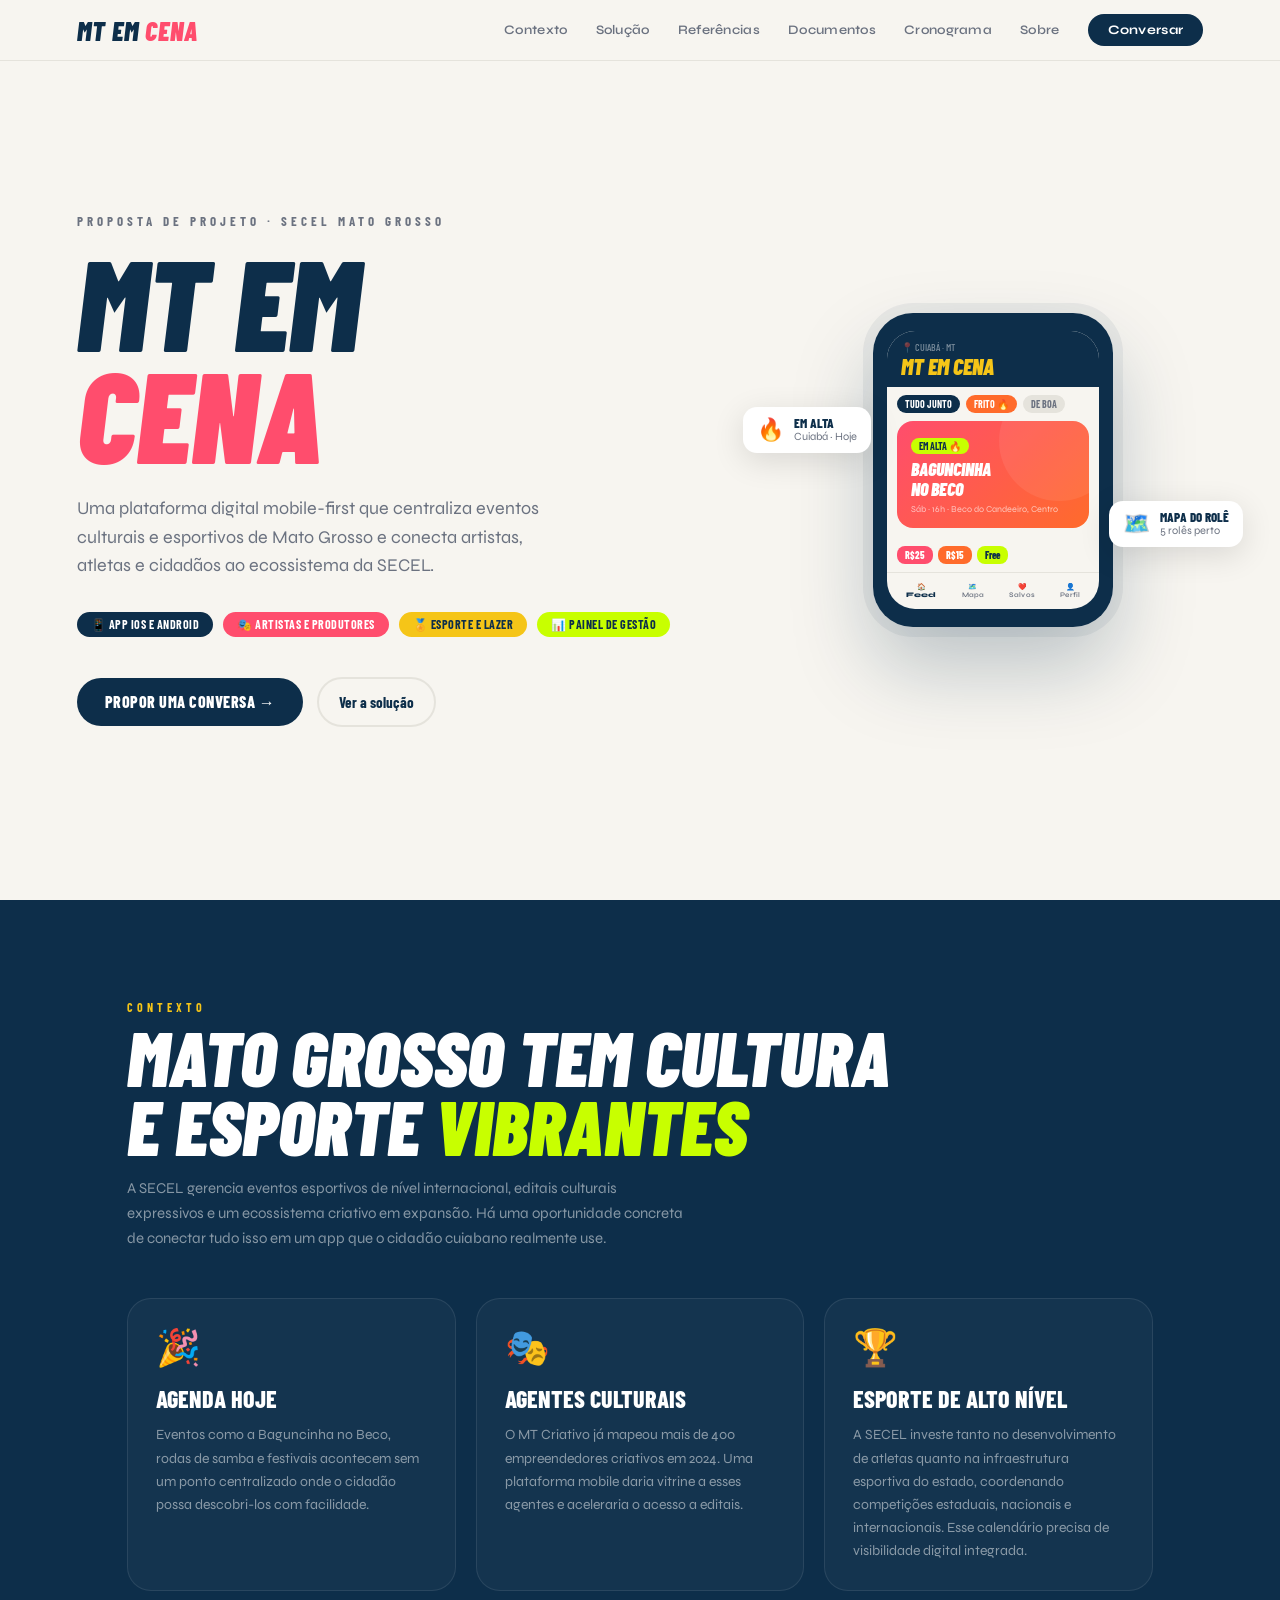
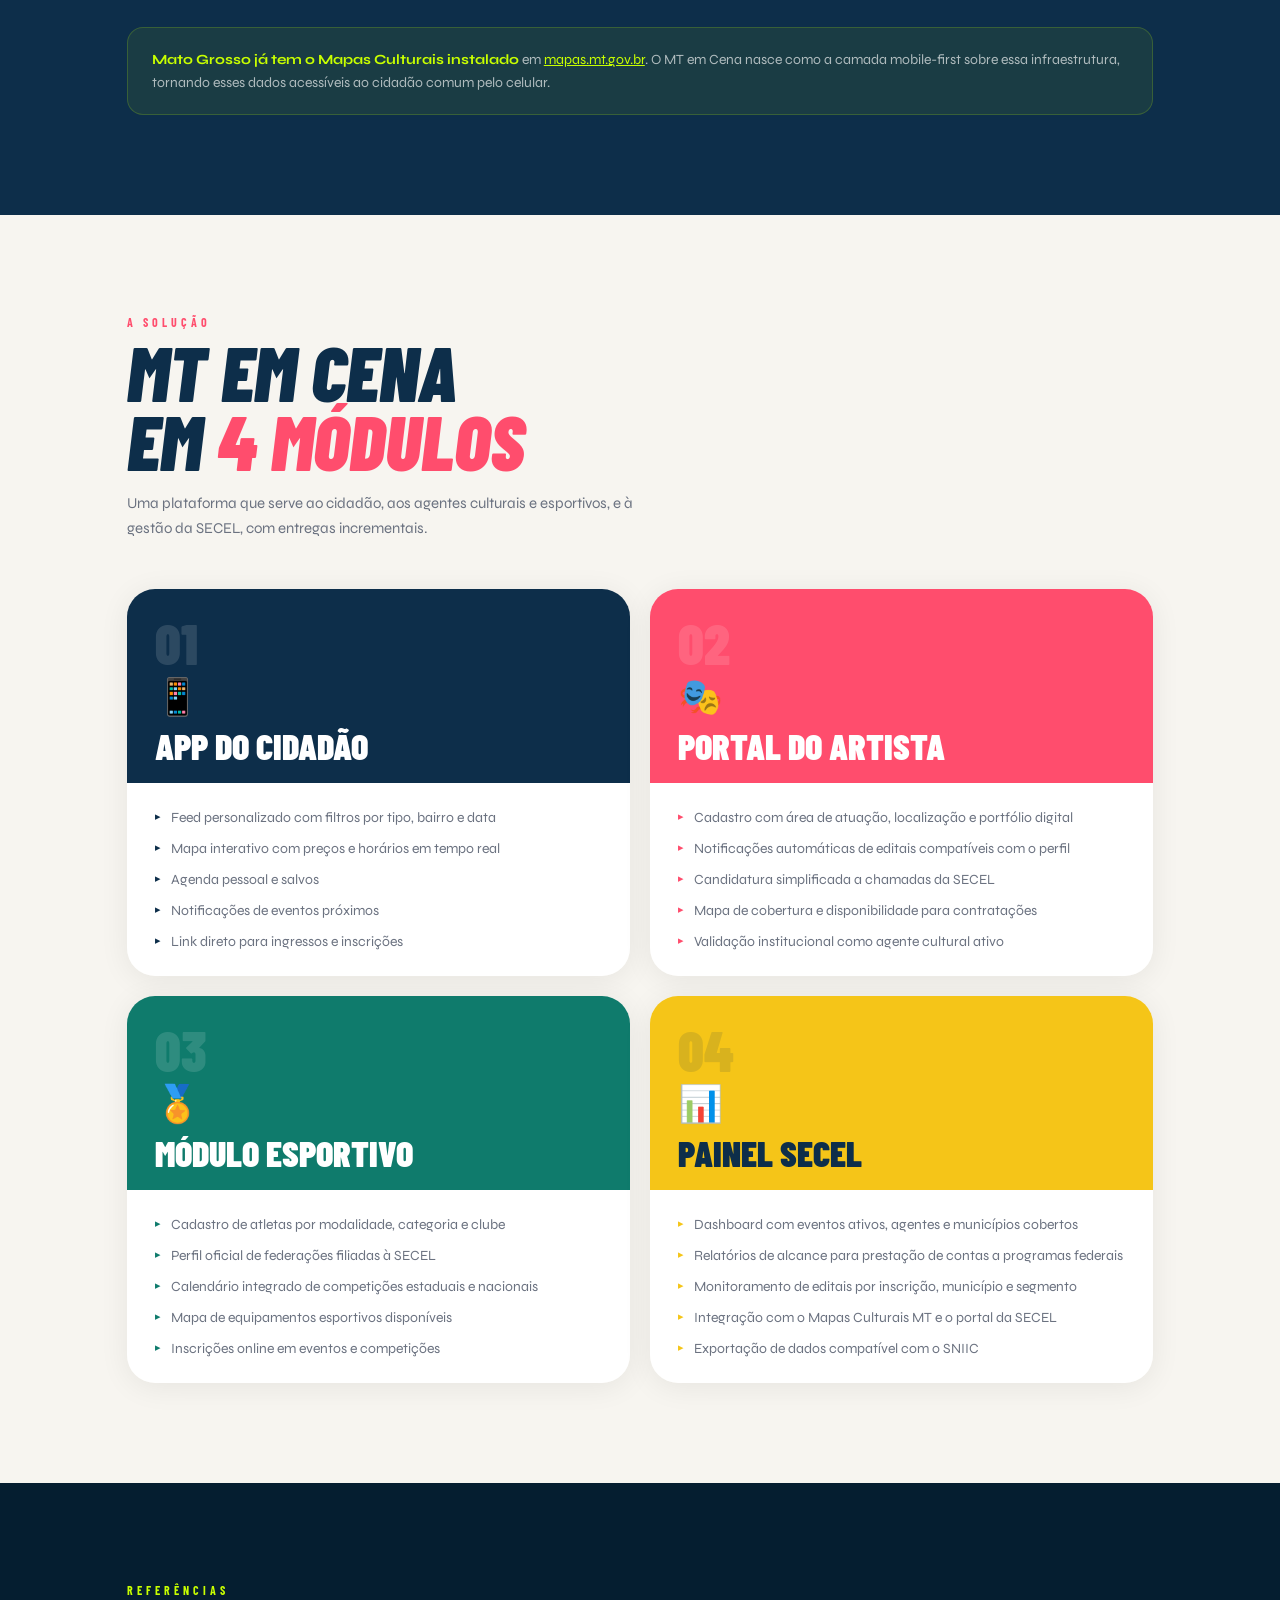
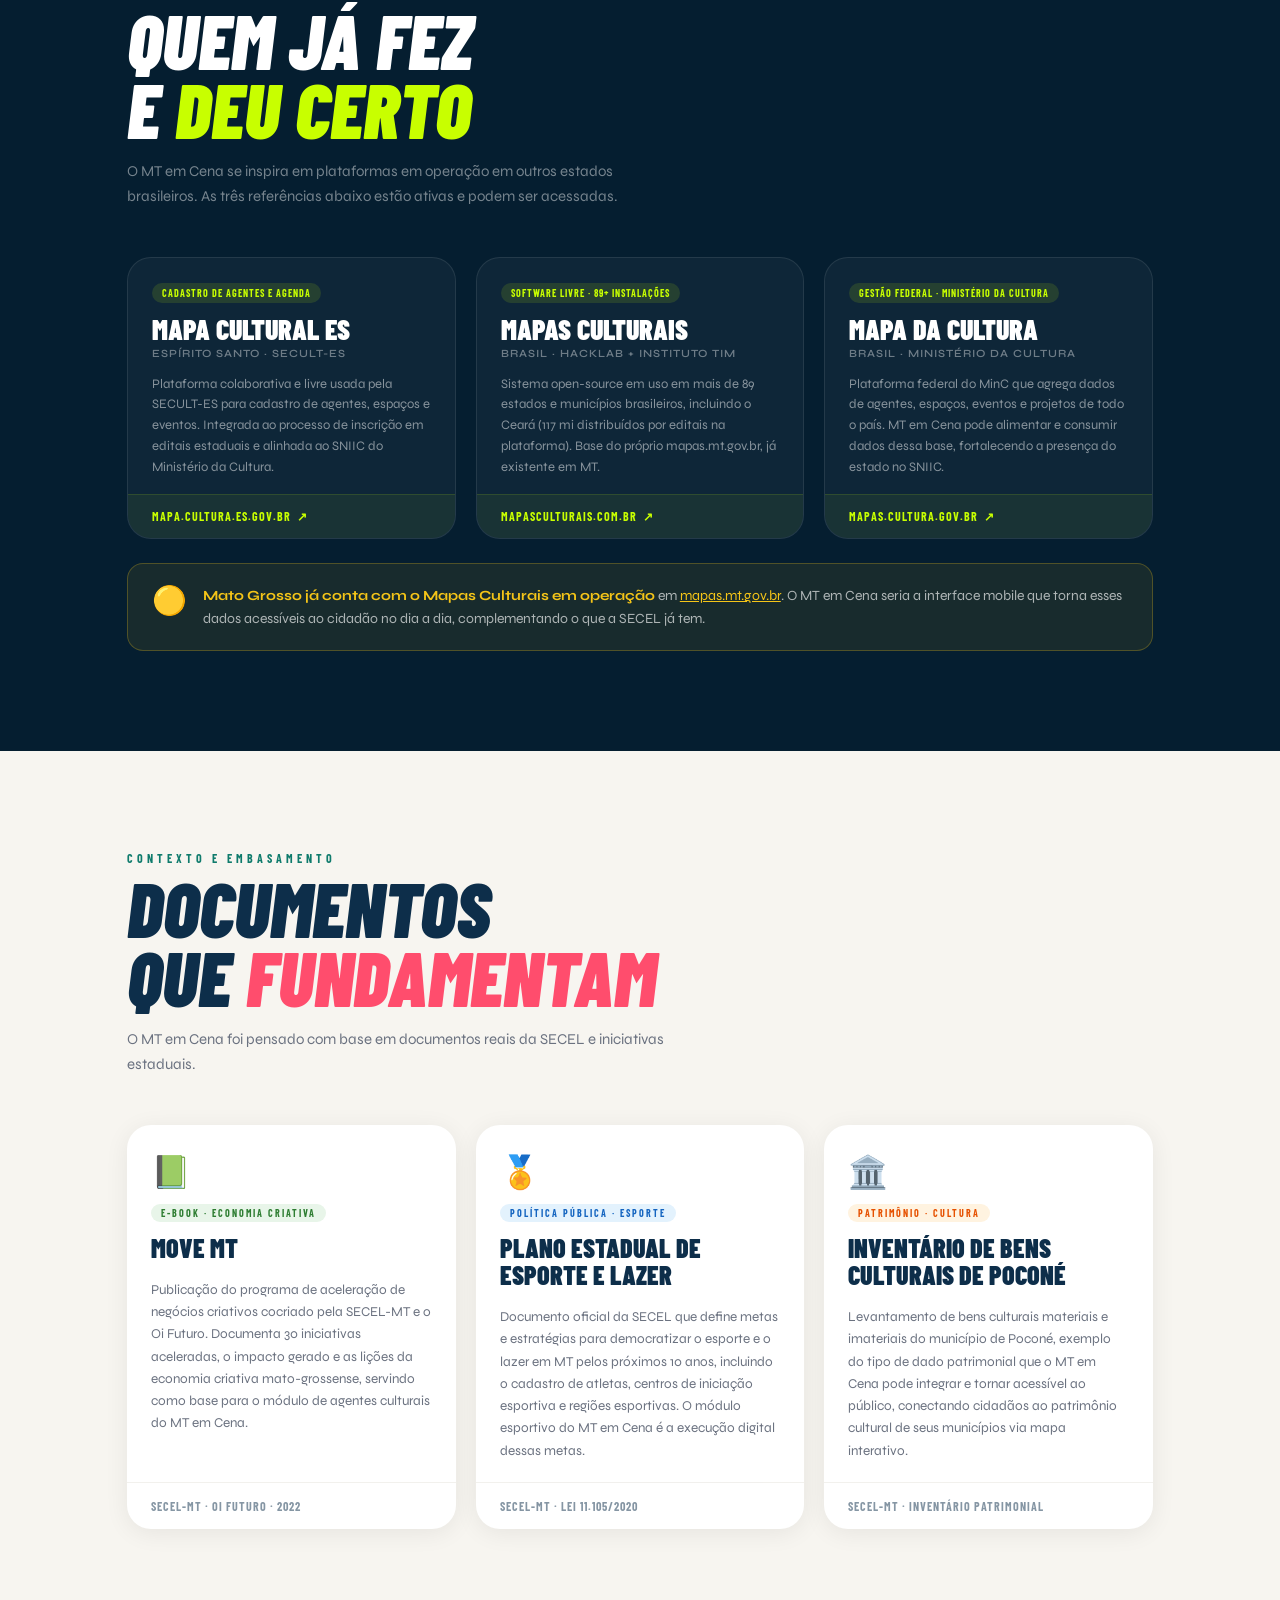
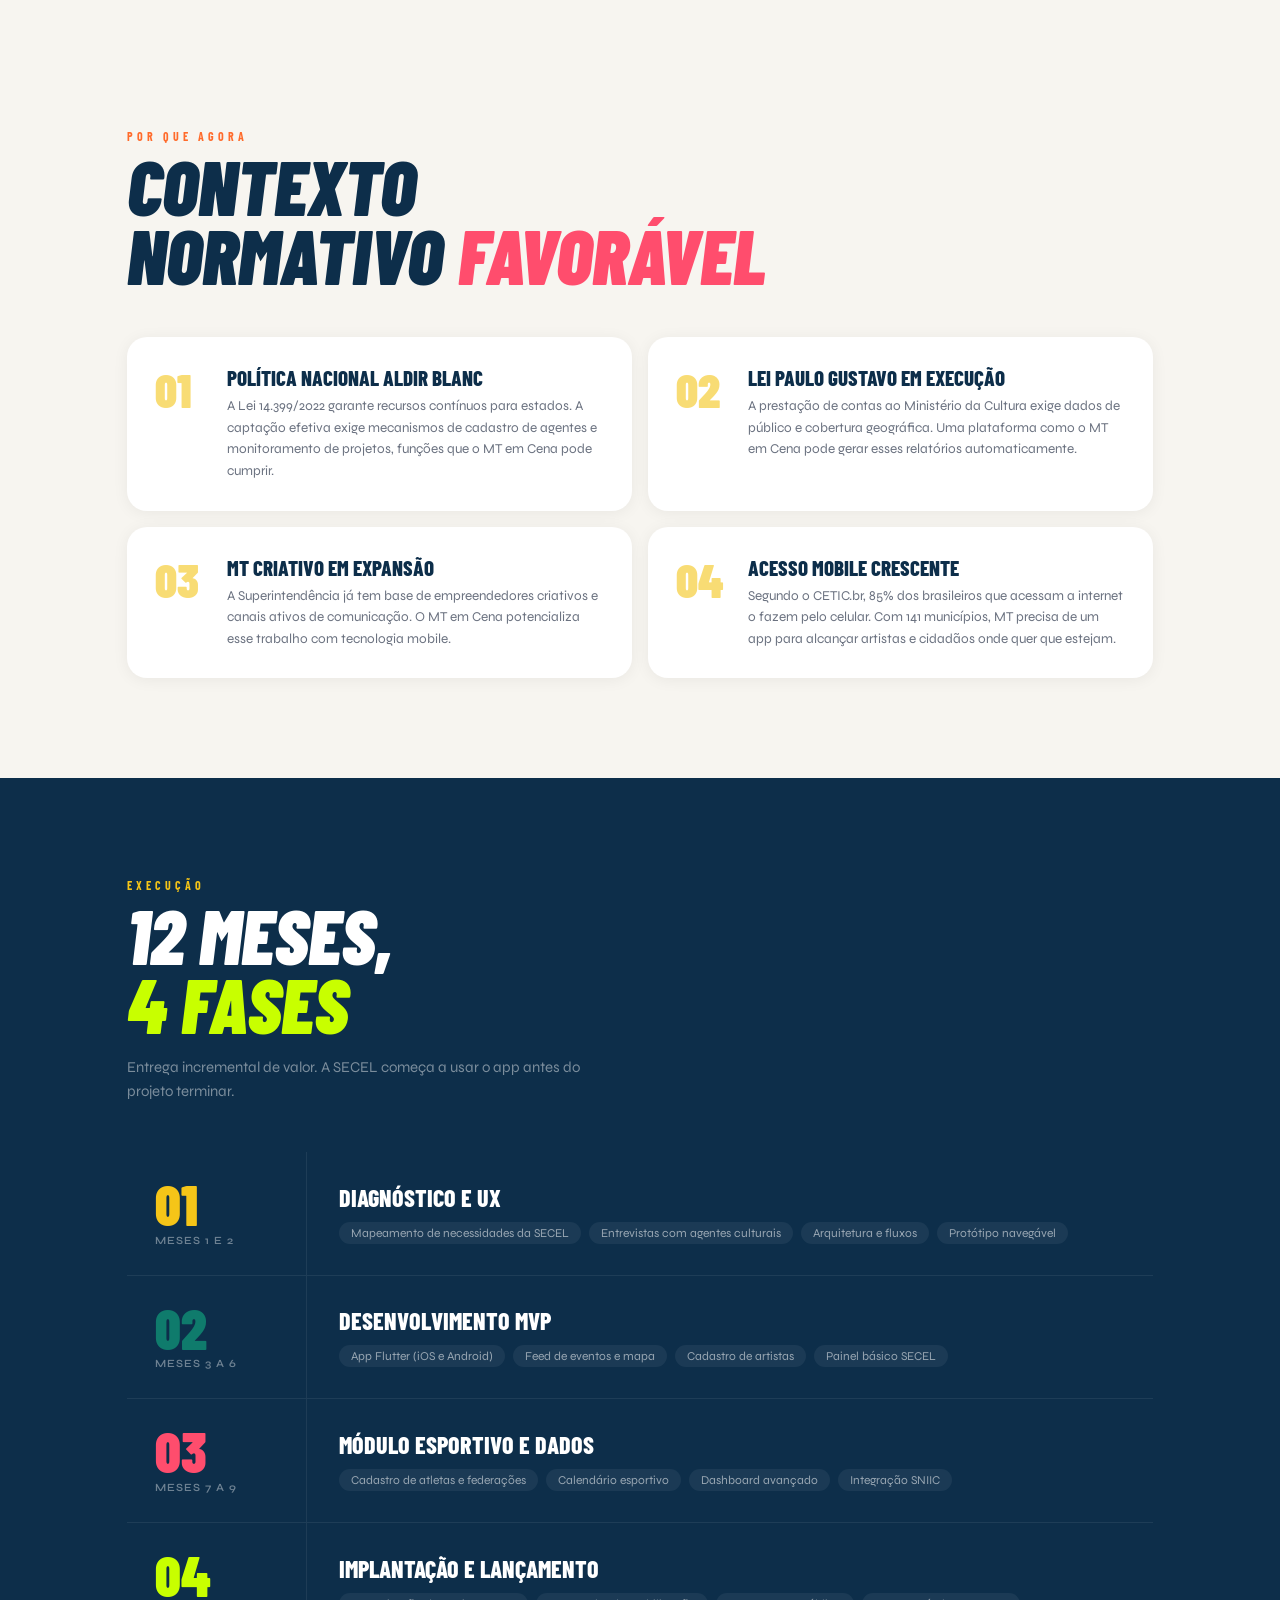
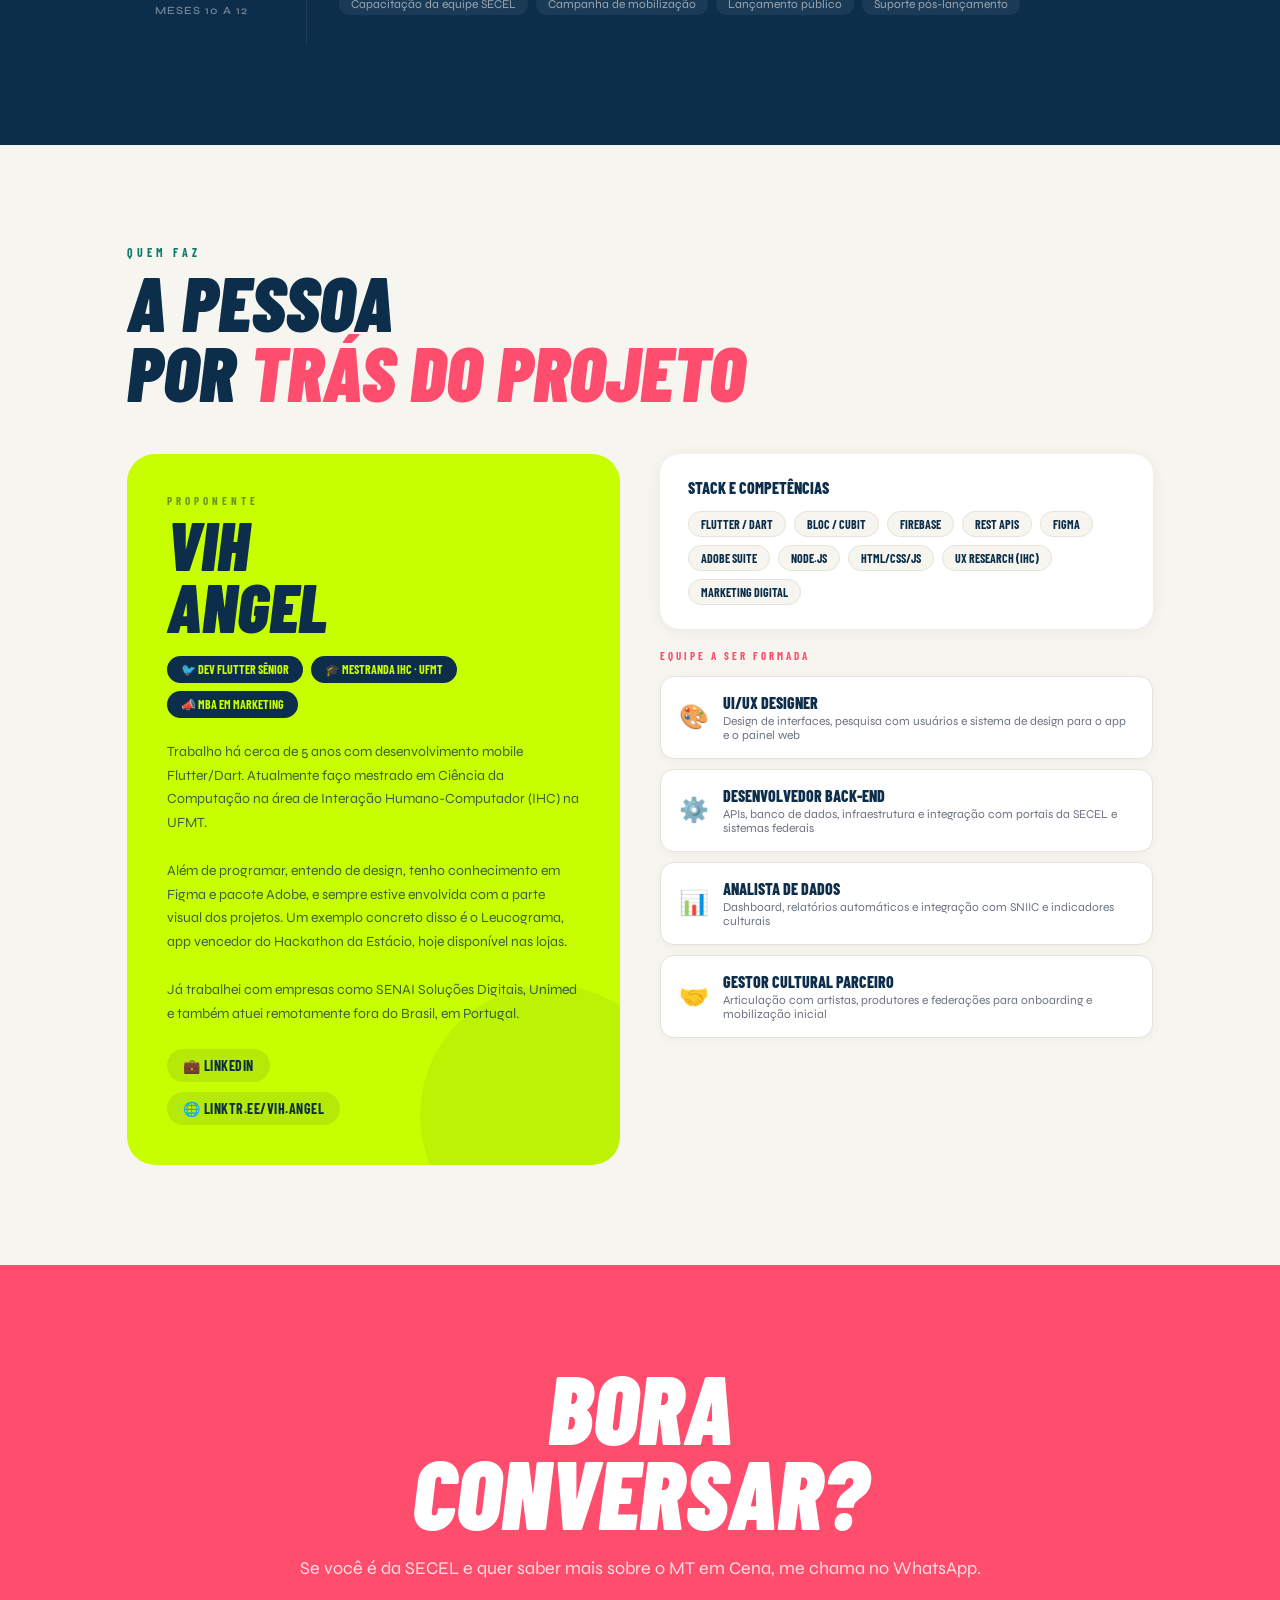
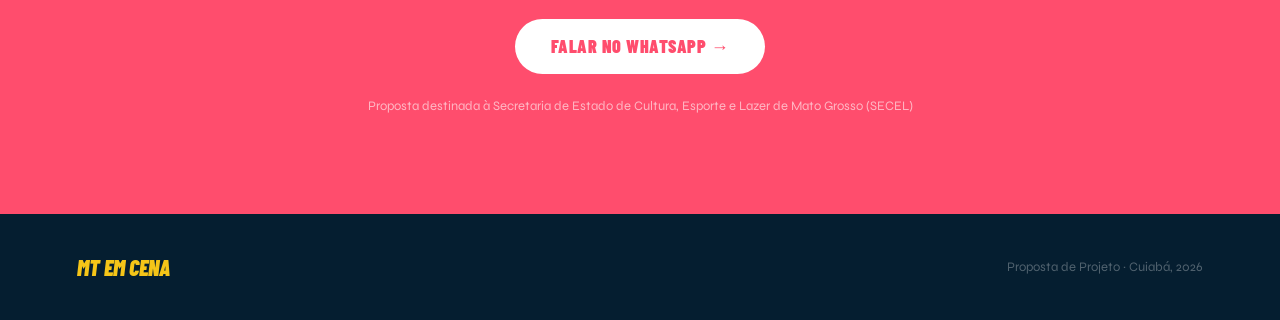
==== index.html @ f348f7c5 "feat: landing page MT em Cena - proposta de projeto SECEL" ====
<!DOCTYPE html>
<html lang="pt-BR">

<head>
    <meta charset="UTF-8">
    <meta name="viewport" content="width=device-width, initial-scale=1.0">
    <title>MT em Cena · Proposta de Projeto</title>
    <link rel="preconnect" href="https://fonts.googleapis.com">
    <link
        href="https://fonts.googleapis.com/css2?family=Barlow+Condensed:ital,wght@0,400;0,600;0,700;0,800;0,900;1,700;1,800;1,900&family=Syne:wght@400;500;600;700;800&display=swap"
        rel="stylesheet">
    <style>
        *,
        *::before,
        *::after {
            box-sizing: border-box;
            margin: 0;
            padding: 0;
        }

        :root {
            --cream: #F7F5F0;
            --navy: #0D2E4A;
            --gold: #F5C518;
            --pink: #FF4D6D;
            --neon: #C8FF00;
            --orange: #FF6B2B;
            --teal: #0F7B6C;
            --white: #FFFFFF;
            --gray: #6B7280;
            --lgray: #E5E3DC;
            --dkblue: #051E30;
        }

        html {
            scroll-behavior: smooth;
        }

        body {
            font-family: 'Syne', sans-serif;
            background: var(--cream);
            color: var(--navy);
            overflow-x: hidden;
        }

        .barlow {
            font-family: 'Barlow Condensed', sans-serif;
        }

        .tag {
            display: inline-flex;
            align-items: center;
            gap: 5px;
            padding: 5px 14px;
            border-radius: 40px;
            font-family: 'Barlow Condensed', sans-serif;
            font-weight: 700;
            font-size: 12px;
            letter-spacing: 0.5px;
            text-transform: uppercase;
        }

        .tag-gold {
            background: var(--gold);
            color: var(--navy);
        }

        .tag-pink {
            background: var(--pink);
            color: var(--white);
        }

        .tag-neon {
            background: var(--neon);
            color: var(--navy);
        }

        .tag-navy {
            background: var(--navy);
            color: var(--white);
        }

        .tag-teal {
            background: var(--teal);
            color: var(--white);
        }

        .tag-orange {
            background: var(--orange);
            color: var(--white);
        }

        .tag-outline {
            background: transparent;
            border: 2px solid var(--cream);
            color: var(--cream);
        }

        nav {
            position: fixed;
            top: 0;
            left: 0;
            right: 0;
            z-index: 999;
            padding: 14px 6vw;
            display: flex;
            align-items: center;
            justify-content: space-between;
            background: rgba(247, 245, 240, 0.92);
            backdrop-filter: blur(14px);
            border-bottom: 1px solid var(--lgray);
            transition: box-shadow 0.3s;
        }

        .nav-logo {
            font-family: 'Barlow Condensed', sans-serif;
            font-weight: 900;
            font-style: italic;
            font-size: 26px;
            color: var(--navy);
            text-transform: uppercase;
            letter-spacing: 1px;
        }

        .nav-logo span {
            color: var(--pink);
        }

        .nav-links {
            display: flex;
            gap: 28px;
            align-items: center;
        }

        .nav-links a {
            font-size: 13px;
            font-weight: 600;
            color: var(--gray);
            text-decoration: none;
            letter-spacing: 0.3px;
            transition: color 0.2s;
        }

        .nav-links a:hover {
            color: var(--navy);
        }

        .nav-cta {
            background: var(--navy);
            color: var(--white) !important;
            padding: 8px 20px;
            border-radius: 30px;
            font-weight: 700 !important;
            transition: background 0.2s !important;
        }

        .nav-cta:hover {
            background: var(--pink) !important;
            color: var(--white) !important;
        }

        section {
            position: relative;
            overflow: hidden;
        }

        .container {
            max-width: 1180px;
            margin: 0 auto;
            padding: 0 6vw;
        }

        #hero {
            min-height: 100vh;
            background: var(--cream);
            display: grid;
            grid-template-columns: 1fr 420px;
            align-items: center;
            padding: 100px 6vw 60px;
            gap: 60px;
        }

        .hero-overline {
            font-family: 'Barlow Condensed', sans-serif;
            font-weight: 700;
            font-size: 13px;
            letter-spacing: 4px;
            color: var(--gray);
            text-transform: uppercase;
            margin-bottom: 16px;
        }

        .hero-title {
            font-family: 'Barlow Condensed', sans-serif;
            font-weight: 900;
            font-style: italic;
            font-size: clamp(72px, 10vw, 130px);
            line-height: 0.88;
            text-transform: uppercase;
            color: var(--navy);
            margin-bottom: 24px;
        }

        .hero-title em {
            color: var(--pink);
            font-style: inherit;
        }

        .hero-sub {
            font-size: clamp(15px, 1.4vw, 18px);
            color: var(--gray);
            line-height: 1.6;
            max-width: 480px;
            margin-bottom: 32px;
        }

        .hero-tags {
            display: flex;
            gap: 10px;
            flex-wrap: wrap;
            margin-bottom: 40px;
        }

        .hero-cta-row {
            display: flex;
            gap: 14px;
            align-items: center;
            flex-wrap: wrap;
        }

        .btn-primary {
            display: inline-flex;
            align-items: center;
            gap: 8px;
            background: var(--navy);
            color: var(--white);
            padding: 14px 28px;
            border-radius: 40px;
            font-family: 'Barlow Condensed', sans-serif;
            font-weight: 800;
            font-size: 16px;
            text-transform: uppercase;
            letter-spacing: 0.5px;
            text-decoration: none;
            transition: background 0.25s, transform 0.25s;
        }

        .btn-primary:hover {
            background: var(--pink);
            transform: translateY(-2px);
        }

        .btn-secondary {
            display: inline-flex;
            align-items: center;
            gap: 8px;
            color: var(--navy);
            padding: 14px 20px;
            border-radius: 40px;
            font-family: 'Barlow Condensed', sans-serif;
            font-weight: 700;
            font-size: 15px;
            text-decoration: none;
            border: 2px solid var(--lgray);
            transition: border-color 0.25s;
        }

        .btn-secondary:hover {
            border-color: var(--navy);
        }

        .hero-phone-wrap {
            display: flex;
            flex-direction: column;
            align-items: center;
            gap: 18px;
            position: relative;
        }

        .phone {
            width: 240px;
            background: var(--navy);
            border-radius: 40px;
            padding: 18px 14px;
            box-shadow: 0 40px 80px rgba(13, 46, 74, 0.25), 0 0 0 10px rgba(13, 46, 74, 0.06);
        }

        .phone-screen {
            background: var(--cream);
            border-radius: 28px;
            overflow: hidden;
        }

        .ph-head {
            background: var(--navy);
            padding: 10px 14px 8px;
            font-family: 'Barlow Condensed', sans-serif;
            font-weight: 900;
            font-style: italic;
            font-size: 22px;
            color: var(--gold);
            text-transform: uppercase;
        }

        .ph-head small {
            display: block;
            font-size: 10px;
            color: rgba(255, 255, 255, 0.45);
            font-style: normal;
            font-weight: 500;
        }

        .ph-chips {
            display: flex;
            gap: 6px;
            padding: 8px 10px;
        }

        .ph-chip {
            font-family: 'Barlow Condensed';
            font-weight: 700;
            font-size: 10px;
            padding: 3px 8px;
            border-radius: 12px;
            text-transform: uppercase;
        }

        .ph-event {
            margin: 0 10px 10px;
            background: linear-gradient(135deg, #FF4D6D, #FF6B2B);
            border-radius: 16px;
            padding: 14px;
            position: relative;
            overflow: hidden;
        }

        .ph-event::before {
            content: '';
            position: absolute;
            width: 120px;
            height: 120px;
            border-radius: 50%;
            background: rgba(255, 255, 255, 0.07);
            top: -40px;
            right: -30px;
        }

        .ph-etag {
            font-family: 'Barlow Condensed';
            font-weight: 700;
            font-size: 10px;
            background: var(--neon);
            color: var(--navy);
            padding: 2px 8px;
            border-radius: 8px;
            display: inline-block;
            margin-bottom: 6px;
            text-transform: uppercase;
        }

        .ph-ename {
            font-family: 'Barlow Condensed';
            font-weight: 900;
            font-style: italic;
            font-size: 18px;
            color: #fff;
            text-transform: uppercase;
            line-height: 1.1;
        }

        .ph-ewhen {
            font-size: 9px;
            color: rgba(255, 255, 255, 0.65);
            margin-top: 4px;
        }

        .ph-prices {
            display: flex;
            gap: 5px;
            padding: 8px 10px;
        }

        .ph-p {
            font-family: 'Barlow Condensed';
            font-weight: 800;
            font-size: 10px;
            padding: 3px 8px;
            border-radius: 8px;
        }

        .ph-nav {
            display: flex;
            justify-content: space-around;
            padding: 10px 6px;
            border-top: 1px solid var(--lgray);
        }

        .ph-nav-item {
            font-size: 7px;
            color: var(--gray);
            text-align: center;
            font-weight: 600;
            letter-spacing: 0.3px;
        }

        .ph-nav-item.active {
            color: var(--navy);
            font-weight: 800;
        }

        .phone-float {
            position: absolute;
            background: var(--white);
            border-radius: 14px;
            padding: 10px 14px;
            box-shadow: 0 8px 32px rgba(0, 0, 0, 0.12);
            display: flex;
            align-items: center;
            gap: 10px;
        }

        .phone-float.left {
            left: -40px;
            top: 30%;
        }

        .phone-float.right {
            right: -40px;
            top: 60%;
        }

        .float-icon {
            font-size: 22px;
        }

        .float-label {
            font-family: 'Barlow Condensed';
            font-weight: 800;
            font-size: 13px;
            color: var(--navy);
            text-transform: uppercase;
            line-height: 1;
        }

        .float-sub {
            font-size: 11px;
            color: var(--gray);
        }

        .section-header {
            margin-bottom: 48px;
        }

        .section-overline {
            font-family: 'Barlow Condensed', sans-serif;
            font-weight: 700;
            font-size: 12px;
            letter-spacing: 4px;
            text-transform: uppercase;
            margin-bottom: 8px;
        }

        .section-title {
            font-family: 'Barlow Condensed', sans-serif;
            font-weight: 900;
            font-style: italic;
            font-size: clamp(44px, 6vw, 80px);
            line-height: 0.9;
            text-transform: uppercase;
        }

        .section-title em {
            color: var(--pink);
            font-style: inherit;
        }

        .section-title.light {
            color: var(--white);
        }

        .section-title.light em {
            color: var(--neon);
        }

        #oportunidade {
            background: var(--navy);
            padding: 100px 0;
        }

        .oport-grid {
            display: grid;
            grid-template-columns: 1fr 1fr 1fr;
            gap: 20px;
            margin-top: 48px;
        }

        .oport-card {
            border: 1px solid rgba(255, 255, 255, 0.09);
            border-radius: 24px;
            padding: 28px;
            background: rgba(255, 255, 255, 0.03);
            transition: border-color 0.3s, background 0.3s;
        }

        .oport-card:hover {
            border-color: rgba(245, 197, 24, 0.3);
            background: rgba(255, 255, 255, 0.06);
        }

        .oport-icon {
            font-size: 36px;
            margin-bottom: 14px;
        }

        .oport-card h3 {
            font-family: 'Barlow Condensed', sans-serif;
            font-weight: 800;
            font-size: clamp(18px, 2vw, 24px);
            color: var(--white);
            text-transform: uppercase;
            margin-bottom: 10px;
        }

        .oport-card p {
            font-size: 14px;
            color: rgba(255, 255, 255, 0.5);
            line-height: 1.65;
        }

        .oport-note {
            margin-top: 36px;
            background: rgba(200, 255, 0, 0.07);
            border: 1px solid rgba(200, 255, 0, 0.18);
            border-radius: 16px;
            padding: 20px 24px;
            font-size: 14px;
            color: rgba(255, 255, 255, 0.65);
            line-height: 1.65;
        }

        .oport-note strong {
            color: var(--neon);
        }

        #solucao {
            padding: 100px 0;
            background: var(--cream);
        }

        .modules-grid {
            display: grid;
            grid-template-columns: repeat(2, 1fr);
            gap: 20px;
        }

        .module-card {
            border-radius: 28px;
            overflow: hidden;
            box-shadow: 0 4px 30px rgba(0, 0, 0, 0.07);
            transition: transform 0.3s cubic-bezier(.22, 1, .36, 1), box-shadow 0.3s;
        }

        .module-card:hover {
            transform: translateY(-6px);
            box-shadow: 0 20px 50px rgba(0, 0, 0, 0.13);
        }

        .mc-head {
            padding: 32px 28px 20px;
            display: flex;
            flex-direction: column;
            gap: 10px;
        }

        .mc-num {
            font-family: 'Barlow Condensed';
            font-weight: 900;
            font-size: 56px;
            line-height: 0.8;
            opacity: 0.13;
        }

        .mc-icon {
            font-size: 36px;
        }

        .mc-label {
            font-family: 'Barlow Condensed';
            font-weight: 900;
            font-size: clamp(26px, 3vw, 36px);
            text-transform: uppercase;
            line-height: 0.95;
        }

        .mc-body {
            background: var(--white);
            padding: 24px 28px;
        }

        .mc-body ul {
            list-style: none;
            display: flex;
            flex-direction: column;
            gap: 10px;
        }

        .mc-body li {
            display: flex;
            gap: 10px;
            align-items: flex-start;
            font-size: 14px;
            color: var(--gray);
            line-height: 1.5;
        }

        .mc-body li::before {
            content: '▸';
            flex-shrink: 0;
            font-size: 11px;
            margin-top: 2px;
        }

        .mc-1 .mc-head {
            background: var(--navy);
            color: var(--white);
        }

        .mc-1 .mc-body li::before {
            color: var(--navy);
        }

        .mc-2 .mc-head {
            background: var(--pink);
            color: var(--white);
        }

        .mc-2 .mc-body li::before {
            color: var(--pink);
        }

        .mc-3 .mc-head {
            background: var(--teal);
            color: var(--white);
        }

        .mc-3 .mc-body li::before {
            color: var(--teal);
        }

        .mc-4 .mc-head {
            background: var(--gold);
            color: var(--navy);
        }

        .mc-4 .mc-num {
            opacity: 0.12;
        }

        .mc-4 .mc-body li::before {
            color: var(--gold);
        }

        #referencias {
            background: var(--dkblue);
            padding: 100px 0;
        }

        .refs-grid {
            display: grid;
            grid-template-columns: repeat(3, 1fr);
            gap: 20px;
            margin-top: 48px;
        }

        .ref-card {
            background: rgba(255, 255, 255, 0.04);
            border: 1px solid rgba(255, 255, 255, 0.09);
            border-radius: 24px;
            overflow: hidden;
            transition: border-color 0.3s;
            display: flex;
            flex-direction: column;
        }

        .ref-card:hover {
            border-color: rgba(200, 255, 0, 0.25);
        }

        .ref-head {
            padding: 24px 24px 16px;
            flex: 1;
        }

        .ref-tag {
            margin-bottom: 14px;
        }

        .ref-tag span {
            font-family: 'Barlow Condensed';
            font-weight: 700;
            font-size: 10px;
            letter-spacing: 1px;
            text-transform: uppercase;
            padding: 4px 10px;
            border-radius: 20px;
            background: rgba(200, 255, 0, 0.12);
            color: var(--neon);
        }

        .ref-name {
            font-family: 'Barlow Condensed';
            font-weight: 900;
            font-size: clamp(22px, 2.5vw, 28px);
            color: var(--white);
            text-transform: uppercase;
            line-height: 1;
            margin-bottom: 4px;
        }

        .ref-state {
            font-size: 11px;
            color: rgba(255, 255, 255, 0.4);
            font-weight: 600;
            text-transform: uppercase;
            letter-spacing: 1px;
            margin-bottom: 14px;
        }

        .ref-desc {
            font-size: 13px;
            color: rgba(255, 255, 255, 0.5);
            line-height: 1.6;
        }

        .ref-foot {
            background: rgba(200, 255, 0, 0.06);
            border-top: 1px solid rgba(200, 255, 0, 0.12);
            padding: 14px 24px;
            display: flex;
            align-items: center;
            justify-content: space-between;
        }

        .ref-foot a {
            font-family: 'Barlow Condensed';
            font-weight: 700;
            font-size: 12px;
            letter-spacing: 1px;
            color: var(--neon);
            text-transform: uppercase;
            text-decoration: none;
            display: flex;
            align-items: center;
            gap: 6px;
        }

        .ref-foot a:hover {
            text-decoration: underline;
        }

        .ref-foot a::after {
            content: '↗';
        }

        .mt-callout {
            margin-top: 24px;
            background: rgba(245, 197, 24, 0.08);
            border: 1px solid rgba(245, 197, 24, 0.25);
            border-radius: 16px;
            padding: 20px 24px;
            display: flex;
            align-items: flex-start;
            gap: 16px;
        }

        .mt-callout-icon {
            font-size: 28px;
            flex-shrink: 0;
        }

        .mt-callout p {
            font-size: 14px;
            color: rgba(255, 255, 255, 0.65);
            line-height: 1.65;
        }

        .mt-callout strong {
            color: var(--gold);
        }

        .mt-callout a {
            color: var(--gold);
        }

        #documentos {
            background: var(--cream);
            padding: 100px 0;
        }

        .docs-grid {
            display: grid;
            grid-template-columns: repeat(3, 1fr);
            gap: 20px;
            margin-top: 48px;
        }

        .doc-card {
            background: var(--white);
            border-radius: 24px;
            overflow: hidden;
            box-shadow: 0 4px 24px rgba(0, 0, 0, 0.07);
            display: flex;
            flex-direction: column;
            transition: transform 0.3s cubic-bezier(.22, 1, .36, 1), box-shadow 0.3s;
        }

        .doc-card:hover {
            transform: translateY(-6px);
            box-shadow: 0 20px 50px rgba(0, 0, 0, 0.12);
        }

        .doc-head {
            padding: 28px 24px 18px;
            display: flex;
            flex-direction: column;
            gap: 12px;
        }

        .doc-icon {
            font-size: 32px;
        }

        .doc-type {
            font-family: 'Barlow Condensed';
            font-weight: 700;
            font-size: 10px;
            letter-spacing: 2px;
            text-transform: uppercase;
            padding: 3px 10px;
            border-radius: 20px;
            width: fit-content;
        }

        .doc-title {
            font-family: 'Barlow Condensed';
            font-weight: 900;
            font-size: clamp(20px, 2.2vw, 26px);
            color: var(--navy);
            text-transform: uppercase;
            line-height: 1.05;
        }

        .doc-body {
            padding: 0 24px 20px;
            flex: 1;
        }

        .doc-body p {
            font-size: 13.5px;
            color: var(--gray);
            line-height: 1.65;
        }

        .doc-foot {
            margin-top: auto;
            padding: 16px 24px;
            border-top: 1px solid var(--lgray);
            font-family: 'Barlow Condensed';
            font-weight: 700;
            font-size: 12px;
            letter-spacing: 1px;
            color: var(--navy);
            text-transform: uppercase;
            opacity: 0.5;
        }

        #agora {
            background: var(--cream);
            padding: 100px 0;
        }

        .agora-grid {
            display: grid;
            grid-template-columns: 1fr 1fr;
            gap: 16px;
            margin-top: 48px;
        }

        .agora-card {
            background: var(--white);
            border-radius: 20px;
            padding: 28px;
            display: grid;
            grid-template-columns: 56px 1fr;
            gap: 16px;
            box-shadow: 0 2px 16px rgba(0, 0, 0, 0.06);
            transition: transform 0.25s;
        }

        .agora-card:hover {
            transform: translateY(-4px);
        }

        .agora-num {
            font-family: 'Barlow Condensed';
            font-weight: 900;
            font-size: 48px;
            color: var(--gold);
            line-height: 1;
            opacity: 0.6;
        }

        .agora-card h3 {
            font-family: 'Barlow Condensed';
            font-weight: 800;
            font-size: clamp(16px, 1.8vw, 21px);
            color: var(--navy);
            text-transform: uppercase;
            margin-bottom: 6px;
        }

        .agora-card p {
            font-size: 13.5px;
            color: var(--gray);
            line-height: 1.6;
        }

        #cronograma {
            background: var(--navy);
            padding: 100px 0;
        }

        .timeline {
            display: flex;
            flex-direction: column;
            gap: 0;
            margin-top: 48px;
            border-radius: 24px;
            overflow: hidden;
        }

        .phase-row {
            display: grid;
            grid-template-columns: 180px 1fr;
            border-bottom: 1px solid rgba(255, 255, 255, 0.07);
            transition: background 0.25s;
        }

        .phase-row:last-child {
            border-bottom: none;
        }

        .phase-row:hover {
            background: rgba(255, 255, 255, 0.03);
        }

        .phase-num-col {
            padding: 28px 28px;
            display: flex;
            flex-direction: column;
            justify-content: center;
            border-right: 1px solid rgba(255, 255, 255, 0.07);
        }

        .ph-big-num {
            font-family: 'Barlow Condensed';
            font-weight: 900;
            font-size: 56px;
            line-height: 0.85;
        }

        .ph-period {
            font-size: 11px;
            color: rgba(255, 255, 255, 0.4);
            margin-top: 6px;
            font-weight: 600;
            text-transform: uppercase;
            letter-spacing: 1px;
        }

        .phase-content {
            padding: 28px 32px;
            display: flex;
            flex-direction: column;
            justify-content: center;
        }

        .phase-content h3 {
            font-family: 'Barlow Condensed';
            font-weight: 800;
            font-size: clamp(18px, 2vw, 24px);
            color: var(--white);
            text-transform: uppercase;
            margin-bottom: 10px;
        }

        .phase-tags {
            display: flex;
            flex-wrap: wrap;
            gap: 8px;
        }

        .phase-tags span {
            font-size: 12px;
            color: rgba(255, 255, 255, 0.55);
            background: rgba(255, 255, 255, 0.06);
            border-radius: 20px;
            padding: 4px 12px;
        }

        .ph-1 .ph-big-num {
            color: var(--gold);
        }

        .ph-2 .ph-big-num {
            color: var(--teal);
        }

        .ph-3 .ph-big-num {
            color: var(--pink);
        }

        .ph-4 .ph-big-num {
            color: var(--neon);
        }

        #proponente {
            background: var(--cream);
            padding: 100px 0;
        }

        .proponente-grid {
            display: grid;
            grid-template-columns: 1fr 1fr;
            gap: 40px;
            align-items: start;
        }

        .proponente-card {
            background: var(--neon);
            border-radius: 28px;
            padding: 40px;
            position: relative;
            overflow: hidden;
        }

        .proponente-card::before {
            content: '';
            position: absolute;
            width: 260px;
            height: 260px;
            border-radius: 50%;
            background: rgba(13, 46, 74, 0.06);
            bottom: -80px;
            right: -60px;
        }

        .p-label {
            font-family: 'Barlow Condensed';
            font-weight: 700;
            font-size: 11px;
            letter-spacing: 4px;
            color: rgba(13, 46, 74, 0.5);
            text-transform: uppercase;
            margin-bottom: 6px;
        }

        .p-name {
            font-family: 'Barlow Condensed';
            font-weight: 900;
            font-style: italic;
            font-size: clamp(44px, 5.5vw, 68px);
            color: var(--navy);
            text-transform: uppercase;
            line-height: 0.92;
            margin-bottom: 18px;
        }

        .p-chips {
            display: flex;
            flex-wrap: wrap;
            gap: 8px;
            margin-bottom: 22px;
        }

        .p-chip {
            font-family: 'Barlow Condensed';
            font-weight: 700;
            font-size: 12px;
            text-transform: uppercase;
            padding: 6px 14px;
            border-radius: 30px;
            background: var(--navy);
            color: var(--neon);
        }

        .p-bio {
            font-size: 14px;
            color: rgba(13, 46, 74, 0.75);
            line-height: 1.7;
        }

        .p-links {
            margin-top: 24px;
            display: flex;
            flex-direction: column;
            gap: 10px;
        }

        .p-link {
            display: inline-flex;
            align-items: center;
            gap: 8px;
            font-family: 'Barlow Condensed';
            font-weight: 700;
            font-size: 14px;
            text-transform: uppercase;
            letter-spacing: 0.5px;
            color: var(--navy);
            text-decoration: none;
            background: rgba(13, 46, 74, 0.1);
            border-radius: 30px;
            padding: 8px 16px;
            width: fit-content;
            transition: background 0.2s;
        }

        .p-link:hover {
            background: rgba(13, 46, 74, 0.18);
        }

        .proponente-right {
            display: flex;
            flex-direction: column;
            gap: 20px;
        }

        .secel-badge {
            background: var(--navy);
            border-radius: 20px;
            padding: 24px 28px;
            display: flex;
            align-items: flex-start;
            gap: 16px;
        }

        .secel-badge-icon {
            font-size: 30px;
            flex-shrink: 0;
        }

        .secel-badge h4 {
            font-family: 'Barlow Condensed';
            font-weight: 800;
            font-size: 18px;
            color: var(--gold);
            text-transform: uppercase;
            margin-bottom: 4px;
        }

        .secel-badge p {
            font-size: 13px;
            color: rgba(255, 255, 255, 0.55);
            line-height: 1.6;
        }

        .stack-card {
            background: var(--white);
            border-radius: 20px;
            padding: 24px 28px;
            box-shadow: 0 2px 16px rgba(0, 0, 0, 0.06);
        }

        .stack-card h4 {
            font-family: 'Barlow Condensed';
            font-weight: 800;
            font-size: 16px;
            color: var(--navy);
            text-transform: uppercase;
            margin-bottom: 14px;
        }

        .stack-tags {
            display: flex;
            flex-wrap: wrap;
            gap: 8px;
        }

        .stack-tag {
            font-family: 'Barlow Condensed';
            font-weight: 700;
            font-size: 12px;
            text-transform: uppercase;
            padding: 5px 12px;
            border-radius: 20px;
            background: var(--cream);
            color: var(--navy);
            border: 1px solid var(--lgray);
        }

        .team-section {}

        .team-section h4 {
            font-family: 'Barlow Condensed';
            font-weight: 700;
            font-size: 11px;
            letter-spacing: 3px;
            color: var(--pink);
            text-transform: uppercase;
            margin-bottom: 14px;
        }

        .team-rows {
            display: flex;
            flex-direction: column;
            gap: 10px;
        }

        .team-row {
            display: flex;
            gap: 14px;
            align-items: center;
            background: var(--white);
            border-radius: 14px;
            padding: 16px 18px;
            border: 1px solid var(--lgray);
            box-shadow: 0 2px 10px rgba(0, 0, 0, 0.04);
        }

        .tr-icon {
            font-size: 24px;
            flex-shrink: 0;
        }

        .tr-title {
            font-family: 'Barlow Condensed';
            font-weight: 800;
            font-size: 16px;
            color: var(--navy);
            text-transform: uppercase;
            margin-bottom: 2px;
        }

        .tr-desc {
            font-size: 12px;
            color: var(--gray);
        }

        #cta {
            background: var(--pink);
            padding: 100px 0;
        }

        .cta-inner {
            text-align: center;
            max-width: 700px;
            margin: 0 auto;
        }

        .cta-title {
            font-family: 'Barlow Condensed';
            font-weight: 900;
            font-style: italic;
            font-size: clamp(52px, 8vw, 96px);
            color: var(--white);
            text-transform: uppercase;
            line-height: 0.88;
            margin-bottom: 20px;
        }

        .cta-sub {
            font-size: clamp(15px, 1.4vw, 18px);
            color: rgba(255, 255, 255, 0.8);
            line-height: 1.6;
            margin-bottom: 36px;
        }

        .cta-btn {
            display: inline-flex;
            align-items: center;
            gap: 10px;
            background: var(--white);
            color: var(--pink);
            padding: 16px 36px;
            border-radius: 50px;
            font-family: 'Barlow Condensed';
            font-weight: 900;
            font-size: 18px;
            text-transform: uppercase;
            text-decoration: none;
            letter-spacing: 0.5px;
            transition: transform 0.25s, box-shadow 0.25s;
        }

        .cta-btn:hover {
            transform: translateY(-3px);
            box-shadow: 0 16px 48px rgba(0, 0, 0, 0.2);
        }

        .cta-secel {
            margin-top: 24px;
            font-size: 13px;
            color: rgba(255, 255, 255, 0.6);
        }

        footer {
            background: var(--dkblue);
            padding: 40px 6vw;
            display: flex;
            align-items: center;
            justify-content: space-between;
            flex-wrap: wrap;
            gap: 16px;
        }

        .footer-logo {
            font-family: 'Barlow Condensed';
            font-weight: 900;
            font-style: italic;
            font-size: 22px;
            color: var(--gold);
            text-transform: uppercase;
        }

        .footer-text {
            font-size: 13px;
            color: rgba(255, 255, 255, 0.3);
        }

        .footer-links {
            display: flex;
            gap: 20px;
        }

        .footer-links a {
            font-size: 13px;
            color: rgba(255, 255, 255, 0.4);
            text-decoration: none;
        }

        .footer-links a:hover {
            color: var(--gold);
        }

        @keyframes fadeUp {
            from {
                opacity: 0;
                transform: translateY(50px);
            }

            to {
                opacity: 1;
                transform: translateY(0);
            }
        }

        @keyframes float {

            0%,
            100% {
                transform: translateY(0);
            }

            50% {
                transform: translateY(-10px);
            }
        }

        .float-anim {
            animation: float 3s ease-in-out infinite;
        }

        .float-anim-slow {
            animation: float 4s ease-in-out infinite;
            animation-delay: 0.5s;
        }

        .reveal {
            opacity: 0;
            transform: translateY(40px);
            transition: opacity 0.7s cubic-bezier(.22, 1, .36, 1), transform 0.7s cubic-bezier(.22, 1, .36, 1);
        }

        .reveal.visible {
            opacity: 1;
            transform: translateY(0);
        }

        .reveal-stagger>* {
            opacity: 0;
            transform: translateY(40px);
            transition: opacity 0.6s cubic-bezier(.22, 1, .36, 1), transform 0.6s cubic-bezier(.22, 1, .36, 1);
        }

        .reveal-stagger.visible>*:nth-child(1) {
            opacity: 1;
            transform: none;
            transition-delay: 0s;
        }

        .reveal-stagger.visible>*:nth-child(2) {
            opacity: 1;
            transform: none;
            transition-delay: 0.1s;
        }

        .reveal-stagger.visible>*:nth-child(3) {
            opacity: 1;
            transform: none;
            transition-delay: 0.2s;
        }

        .reveal-stagger.visible>*:nth-child(4) {
            opacity: 1;
            transform: none;
            transition-delay: 0.3s;
        }

        .reveal-stagger.visible>*:nth-child(5) {
            opacity: 1;
            transform: none;
            transition-delay: 0.4s;
        }

        .reveal-stagger.visible>*:nth-child(6) {
            opacity: 1;
            transform: none;
            transition-delay: 0.5s;
        }

        @media (max-width: 900px) {
            #hero {
                grid-template-columns: 1fr;
                padding-top: 90px;
            }

            .hero-phone-wrap {
                display: none;
            }

            .modules-grid,
            .refs-grid,
            .agora-grid,
            .proponente-grid,
            .oport-grid {
                grid-template-columns: 1fr;
            }

            .nav-links {
                display: none;
            }

            .phase-row {
                grid-template-columns: 100px 1fr;
            }
        }
    </style>
</head>

<body>

    <!-- NAV -->
    <nav id="topnav">
        <div class="nav-logo">MT em <span>Cena</span></div>
        <div class="nav-links">
            <a href="#oportunidade">Contexto</a>
            <a href="#solucao">Solução</a>
            <a href="#referencias">Referências</a>
            <a href="#documentos">Documentos</a>
            <a href="#cronograma">Cronograma</a>
            <a href="#proponente">Sobre</a>
            <a href="#cta" class="nav-cta">Conversar</a>
        </div>
    </nav>

    <!-- HERO -->
    <section id="hero">
        <div style="position:relative;z-index:2">
            <div class="hero-overline" style="animation:fadeUp 0.7s 0.1s both">Proposta de projeto · SECEL Mato Grosso
            </div>
            <div class="hero-title" style="animation:fadeUp 0.8s 0.2s both">MT em<br><em>Cena</em></div>
            <div class="hero-sub" style="animation:fadeUp 0.8s 0.35s both">
                Uma plataforma digital mobile-first que centraliza eventos culturais e esportivos de Mato Grosso e
                conecta artistas, atletas e cidadãos ao ecossistema da SECEL.
            </div>
            <div class="hero-tags" style="animation:fadeUp 0.8s 0.45s both">
                <span class="tag tag-navy">📱 App iOS e Android</span>
                <span class="tag tag-pink">🎭 Artistas e Produtores</span>
                <span class="tag tag-gold">🏅 Esporte e Lazer</span>
                <span class="tag tag-neon">📊 Painel de Gestão</span>
            </div>
            <div class="hero-cta-row" style="animation:fadeUp 0.8s 0.55s both">
                <a href="#cta" class="btn-primary">Propor uma conversa →</a>
                <a href="#solucao" class="btn-secondary">Ver a solução</a>
            </div>
        </div>

        <div class="hero-phone-wrap" style="animation:fadeUp 0.9s 0.3s both">
            <div class="phone-float left float-anim">
                <div class="float-icon">🔥</div>
                <div>
                    <div class="float-label">Em Alta</div>
                    <div class="float-sub">Cuiabá · Hoje</div>
                </div>
            </div>
            <div class="phone-float right float-anim-slow">
                <div class="float-icon">🗺️</div>
                <div>
                    <div class="float-label">Mapa do Rolê</div>
                    <div class="float-sub">5 rolês perto</div>
                </div>
            </div>
            <div class="phone">
                <div class="phone-screen">
                    <div class="ph-head">
                        <small>📍 Cuiabá · MT</small>
                        MT em Cena
                    </div>
                    <div class="ph-chips">
                        <span class="ph-chip" style="background:var(--navy);color:#fff">Tudo Junto</span>
                        <span class="ph-chip" style="background:var(--orange);color:#fff">Frito 🔥</span>
                        <span class="ph-chip" style="background:var(--lgray);color:var(--gray)">De Boa</span>
                    </div>
                    <div class="ph-event">
                        <div class="ph-etag">Em Alta 🔥</div>
                        <div class="ph-ename">Baguncinha<br>no Beco</div>
                        <div class="ph-ewhen">Sáb · 16h · Beco do Candeeiro, Centro</div>
                    </div>
                    <div class="ph-prices">
                        <span class="ph-p" style="background:var(--pink);color:#fff">R$25</span>
                        <span class="ph-p" style="background:var(--orange);color:#fff">R$15</span>
                        <span class="ph-p" style="background:var(--neon);color:var(--navy)">Free</span>
                    </div>
                    <div class="ph-nav">
                        <div class="ph-nav-item active">🏠<br>Feed</div>
                        <div class="ph-nav-item">🗺️<br>Mapa</div>
                        <div class="ph-nav-item">❤️<br>Salvos</div>
                        <div class="ph-nav-item">👤<br>Perfil</div>
                    </div>
                </div>
            </div>
        </div>
    </section>

    <!-- OPORTUNIDADE -->
    <section id="oportunidade">
        <div class="container">
            <div class="section-header reveal">
                <div class="section-overline" style="color:var(--gold)">Contexto</div>
                <div class="section-title light">Mato Grosso tem cultura<br>e esporte <em>vibrantes</em></div>
                <p style="margin-top:16px;font-size:15px;color:rgba(255,255,255,0.5);max-width:560px;line-height:1.65">
                    A SECEL gerencia eventos esportivos de nível internacional, editais culturais expressivos e um
                    ecossistema criativo em expansão. Há uma oportunidade concreta de conectar tudo isso em um app que o
                    cidadão cuiabano realmente use.
                </p>
            </div>
            <div class="oport-grid reveal-stagger">
                <div class="oport-card">
                    <div class="oport-icon">🎉</div>
                    <h3>Agenda hoje</h3>
                    <p>Eventos como a Baguncinha no Beco, rodas de samba e festivais acontecem sem um ponto centralizado
                        onde o cidadão possa descobri-los com facilidade.</p>
                </div>
                <div class="oport-card">
                    <div class="oport-icon">🎭</div>
                    <h3>Agentes culturais</h3>
                    <p>O MT Criativo já mapeou mais de 400 empreendedores criativos em 2024. Uma plataforma mobile daria
                        vitrine a esses agentes e aceleraria o acesso a editais.</p>
                </div>
                <div class="oport-card">
                    <div class="oport-icon">🏆</div>
                    <h3>Esporte de alto nível</h3>
                    <p>A SECEL investe tanto no desenvolvimento de atletas quanto na infraestrutura esportiva do estado,
                        coordenando competições estaduais, nacionais e internacionais. Esse calendário precisa de
                        visibilidade digital integrada.</p>
                </div>
            </div>
            <div class="oport-note reveal">
                <strong>Mato Grosso já tem o Mapas Culturais instalado</strong> em <a href="https://mapas.mt.gov.br"
                    target="_blank" style="color:var(--neon)">mapas.mt.gov.br</a>. O MT em Cena nasce como a camada
                mobile-first sobre essa infraestrutura, tornando esses dados acessíveis ao cidadão comum pelo celular.
            </div>
        </div>
    </section>

    <!-- SOLUÇÃO -->
    <section id="solucao">
        <div class="container">
            <div class="section-header reveal">
                <div class="section-overline" style="color:var(--pink)">A Solução</div>
                <div class="section-title">MT em Cena<br>em <em>4 módulos</em></div>
                <p style="margin-top:16px;font-size:15px;color:var(--gray);max-width:520px;line-height:1.65">
                    Uma plataforma que serve ao cidadão, aos agentes culturais e esportivos, e à gestão da SECEL, com
                    entregas incrementais.
                </p>
            </div>
            <div class="modules-grid reveal-stagger">
                <div class="module-card mc-1">
                    <div class="mc-head">
                        <div class="mc-num">01</div>
                        <div class="mc-icon">📱</div>
                        <div class="mc-label">App do Cidadão</div>
                    </div>
                    <div class="mc-body">
                        <ul>
                            <li>Feed personalizado com filtros por tipo, bairro e data</li>
                            <li>Mapa interativo com preços e horários em tempo real</li>
                            <li>Agenda pessoal e salvos</li>
                            <li>Notificações de eventos próximos</li>
                            <li>Link direto para ingressos e inscrições</li>
                        </ul>
                    </div>
                </div>
                <div class="module-card mc-2">
                    <div class="mc-head">
                        <div class="mc-num">02</div>
                        <div class="mc-icon">🎭</div>
                        <div class="mc-label">Portal do Artista</div>
                    </div>
                    <div class="mc-body">
                        <ul>
                            <li>Cadastro com área de atuação, localização e portfólio digital</li>
                            <li>Notificações automáticas de editais compatíveis com o perfil</li>
                            <li>Candidatura simplificada a chamadas da SECEL</li>
                            <li>Mapa de cobertura e disponibilidade para contratações</li>
                            <li>Validação institucional como agente cultural ativo</li>
                        </ul>
                    </div>
                </div>
                <div class="module-card mc-3">
                    <div class="mc-head">
                        <div class="mc-num">03</div>
                        <div class="mc-icon">🏅</div>
                        <div class="mc-label">Módulo Esportivo</div>
                    </div>
                    <div class="mc-body">
                        <ul>
                            <li>Cadastro de atletas por modalidade, categoria e clube</li>
                            <li>Perfil oficial de federações filiadas à SECEL</li>
                            <li>Calendário integrado de competições estaduais e nacionais</li>
                            <li>Mapa de equipamentos esportivos disponíveis</li>
                            <li>Inscrições online em eventos e competições</li>
                        </ul>
                    </div>
                </div>
                <div class="module-card mc-4">
                    <div class="mc-head">
                        <div class="mc-num">04</div>
                        <div class="mc-icon">📊</div>
                        <div class="mc-label">Painel SECEL</div>
                    </div>
                    <div class="mc-body">
                        <ul>
                            <li>Dashboard com eventos ativos, agentes e municípios cobertos</li>
                            <li>Relatórios de alcance para prestação de contas a programas federais</li>
                            <li>Monitoramento de editais por inscrição, município e segmento</li>
                            <li>Integração com o Mapas Culturais MT e o portal da SECEL</li>
                            <li>Exportação de dados compatível com o SNIIC</li>
                        </ul>
                    </div>
                </div>
            </div>
        </div>
    </section>

    <!-- REFERÊNCIAS -->
    <section id="referencias">
        <div class="container">
            <div class="section-header reveal">
                <div class="section-overline" style="color:var(--neon)">Referências</div>
                <div class="section-title light">Quem já fez<br>e <em>deu certo</em></div>
                <p style="margin-top:16px;font-size:15px;color:rgba(255,255,255,0.45);max-width:520px;line-height:1.65">
                    O MT em Cena se inspira em plataformas em operação em outros estados brasileiros. As três
                    referências abaixo estão ativas e podem ser acessadas.
                </p>
            </div>
            <div class="refs-grid reveal-stagger">
                <div class="ref-card">
                    <div class="ref-head">
                        <div class="ref-tag"><span>Cadastro de agentes e agenda</span></div>
                        <div class="ref-name">Mapa Cultural ES</div>
                        <div class="ref-state">Espírito Santo · SECULT-ES</div>
                        <div class="ref-desc">
                            Plataforma colaborativa e livre usada pela SECULT-ES para cadastro de agentes, espaços e
                            eventos. Integrada ao processo de inscrição em editais estaduais e alinhada ao SNIIC do
                            Ministério da Cultura.
                        </div>
                    </div>
                    <div class="ref-foot">
                        <a href="https://mapa.cultura.es.gov.br" target="_blank">mapa.cultura.es.gov.br</a>
                    </div>
                </div>
                <div class="ref-card">
                    <div class="ref-head">
                        <div class="ref-tag"><span>Software livre · 89+ instalações</span></div>
                        <div class="ref-name">Mapas Culturais</div>
                        <div class="ref-state">Brasil · Hacklab + Instituto TIM</div>
                        <div class="ref-desc">
                            Sistema open-source em uso em mais de 89 estados e municípios brasileiros, incluindo o Ceará
                            (117 mi distribuídos por editais na plataforma). Base do próprio mapas.mt.gov.br, já
                            existente em MT.
                        </div>
                    </div>
                    <div class="ref-foot">
                        <a href="https://mapasculturais.com.br" target="_blank">mapasculturais.com.br</a>
                    </div>
                </div>
                <div class="ref-card">
                    <div class="ref-head">
                        <div class="ref-tag"><span>Gestão federal · Ministério da Cultura</span></div>
                        <div class="ref-name">Mapa da Cultura</div>
                        <div class="ref-state">Brasil · Ministério da Cultura</div>
                        <div class="ref-desc">
                            Plataforma federal do MinC que agrega dados de agentes, espaços, eventos e projetos de todo
                            o país. MT em Cena pode alimentar e consumir dados dessa base, fortalecendo a presença do
                            estado no SNIIC.
                        </div>
                    </div>
                    <div class="ref-foot">
                        <a href="https://mapas.cultura.gov.br" target="_blank">mapas.cultura.gov.br</a>
                    </div>
                </div>
            </div>
            <div class="mt-callout reveal">
                <div class="mt-callout-icon">🟡</div>
                <p>
                    <strong>Mato Grosso já conta com o Mapas Culturais em operação</strong> em <a
                        href="https://mapas.mt.gov.br" target="_blank">mapas.mt.gov.br</a>. O MT em Cena seria a
                    interface mobile que torna esses dados acessíveis ao cidadão no dia a dia, complementando o que a
                    SECEL já tem.
                </p>
            </div>
        </div>
    </section>

    <!-- DOCUMENTOS -->
    <section id="documentos">
        <div class="container">
            <div class="section-header reveal">
                <div class="section-overline" style="color:var(--teal)">Contexto e embasamento</div>
                <div class="section-title">Documentos<br>que <em>fundamentam</em></div>
                <p style="margin-top:16px;font-size:15px;color:var(--gray);max-width:540px;line-height:1.65">
                    O MT em Cena foi pensado com base em documentos reais da SECEL e iniciativas estaduais.
                </p>
            </div>
            <div class="docs-grid reveal-stagger">
                <div class="doc-card">
                    <div class="doc-head">
                        <div class="doc-icon">📗</div>
                        <div class="doc-type" style="background:#E8F5E9;color:#2E7D32;">E-book · Economia Criativa</div>
                        <div class="doc-title">Move MT</div>
                    </div>
                    <div class="doc-body">
                        <p>Publicação do programa de aceleração de negócios criativos cocriado pela SECEL-MT e o Oi
                            Futuro. Documenta 30 iniciativas aceleradas, o impacto gerado e as lições da economia
                            criativa mato-grossense, servindo como base para o módulo de agentes culturais do MT em
                            Cena.</p>
                    </div>
                    <div class="doc-foot">SECEL-MT · Oi Futuro · 2022</div>
                </div>
                <div class="doc-card">
                    <div class="doc-head">
                        <div class="doc-icon">🏅</div>
                        <div class="doc-type" style="background:#E3F2FD;color:#1565C0;">Política pública · Esporte</div>
                        <div class="doc-title">Plano Estadual de Esporte e Lazer</div>
                    </div>
                    <div class="doc-body">
                        <p>Documento oficial da SECEL que define metas e estratégias para democratizar o esporte e o
                            lazer em MT pelos próximos 10 anos, incluindo o cadastro de atletas, centros de iniciação
                            esportiva e regiões esportivas. O módulo esportivo do MT em Cena é a execução digital dessas
                            metas.</p>
                    </div>
                    <div class="doc-foot">SECEL-MT · Lei 11.105/2020</div>
                </div>
                <div class="doc-card">
                    <div class="doc-head">
                        <div class="doc-icon">🏛️</div>
                        <div class="doc-type" style="background:#FFF3E0;color:#E65100;">Patrimônio · Cultura</div>
                        <div class="doc-title">Inventário de Bens Culturais de Poconé</div>
                    </div>
                    <div class="doc-body">
                        <p>Levantamento de bens culturais materiais e imateriais do município de Poconé, exemplo do tipo
                            de dado patrimonial que o MT em Cena pode integrar e tornar acessível ao público, conectando
                            cidadãos ao patrimônio cultural de seus municípios via mapa interativo.</p>
                    </div>
                    <div class="doc-foot">SECEL-MT · Inventário Patrimonial</div>
                </div>
            </div>
        </div>
    </section>

    <!-- POR QUE AGORA -->
    <section id="agora">
        <div class="container">
            <div class="section-header reveal">
                <div class="section-overline" style="color:var(--orange)">Por que agora</div>
                <div class="section-title">Contexto<br>normativo <em>favorável</em></div>
            </div>
            <div class="agora-grid reveal-stagger">
                <div class="agora-card">
                    <div class="agora-num">01</div>
                    <div>
                        <h3>Política Nacional Aldir Blanc</h3>
                        <p>A Lei 14.399/2022 garante recursos contínuos para estados. A captação efetiva exige
                            mecanismos de cadastro de agentes e monitoramento de projetos, funções que o MT em Cena pode
                            cumprir.</p>
                    </div>
                </div>
                <div class="agora-card">
                    <div class="agora-num">02</div>
                    <div>
                        <h3>Lei Paulo Gustavo em execução</h3>
                        <p>A prestação de contas ao Ministério da Cultura exige dados de público e cobertura geográfica.
                            Uma plataforma como o MT em Cena pode gerar esses relatórios automaticamente.</p>
                    </div>
                </div>
                <div class="agora-card">
                    <div class="agora-num">03</div>
                    <div>
                        <h3>MT Criativo em expansão</h3>
                        <p>A Superintendência já tem base de empreendedores criativos e canais ativos de comunicação. O
                            MT em Cena potencializa esse trabalho com tecnologia mobile.</p>
                    </div>
                </div>
                <div class="agora-card">
                    <div class="agora-num">04</div>
                    <div>
                        <h3>Acesso mobile crescente</h3>
                        <p>Segundo o CETIC.br, 85% dos brasileiros que acessam a internet o fazem pelo celular. Com 141
                            municípios, MT precisa de um app para alcançar artistas e cidadãos onde quer que estejam.
                        </p>
                    </div>
                </div>
            </div>
        </div>
    </section>

    <!-- CRONOGRAMA -->
    <section id="cronograma">
        <div class="container">
            <div class="section-header reveal">
                <div class="section-overline" style="color:var(--gold)">Execução</div>
                <div class="section-title light">12 meses,<br><em>4 fases</em></div>
                <p style="margin-top:16px;font-size:15px;color:rgba(255,255,255,0.45);max-width:480px;line-height:1.65">
                    Entrega incremental de valor. A SECEL começa a usar o app antes do projeto terminar.
                </p>
            </div>
            <div class="timeline reveal">
                <div class="phase-row ph-1">
                    <div class="phase-num-col">
                        <div class="ph-big-num">01</div>
                        <div class="ph-period">Meses 1 e 2</div>
                    </div>
                    <div class="phase-content">
                        <h3>Diagnóstico e UX</h3>
                        <div class="phase-tags">
                            <span>Mapeamento de necessidades da SECEL</span>
                            <span>Entrevistas com agentes culturais</span>
                            <span>Arquitetura e fluxos</span>
                            <span>Protótipo navegável</span>
                        </div>
                    </div>
                </div>
                <div class="phase-row ph-2">
                    <div class="phase-num-col">
                        <div class="ph-big-num">02</div>
                        <div class="ph-period">Meses 3 a 6</div>
                    </div>
                    <div class="phase-content">
                        <h3>Desenvolvimento MVP</h3>
                        <div class="phase-tags">
                            <span>App Flutter (iOS e Android)</span>
                            <span>Feed de eventos e mapa</span>
                            <span>Cadastro de artistas</span>
                            <span>Painel básico SECEL</span>
                        </div>
                    </div>
                </div>
                <div class="phase-row ph-3">
                    <div class="phase-num-col">
                        <div class="ph-big-num">03</div>
                        <div class="ph-period">Meses 7 a 9</div>
                    </div>
                    <div class="phase-content">
                        <h3>Módulo Esportivo e Dados</h3>
                        <div class="phase-tags">
                            <span>Cadastro de atletas e federações</span>
                            <span>Calendário esportivo</span>
                            <span>Dashboard avançado</span>
                            <span>Integração SNIIC</span>
                        </div>
                    </div>
                </div>
                <div class="phase-row ph-4">
                    <div class="phase-num-col">
                        <div class="ph-big-num">04</div>
                        <div class="ph-period">Meses 10 a 12</div>
                    </div>
                    <div class="phase-content">
                        <h3>Implantação e Lançamento</h3>
                        <div class="phase-tags">
                            <span>Capacitação da equipe SECEL</span>
                            <span>Campanha de mobilização</span>
                            <span>Lançamento público</span>
                            <span>Suporte pós-lançamento</span>
                        </div>
                    </div>
                </div>
            </div>
        </div>
    </section>

    <!-- PROPONENTE -->
    <section id="proponente">
        <div class="container">
            <div class="section-header reveal">
                <div class="section-overline" style="color:var(--teal)">Quem faz</div>
                <div class="section-title">A pessoa<br>por <em>trás do projeto</em></div>
            </div>
            <div class="proponente-grid">
                <div class="proponente-card reveal">
                    <div class="p-label">Proponente</div>
                    <div class="p-name">Vih<br>Angel</div>
                    <div class="p-chips">
                        <span class="p-chip">🐦 Dev Flutter Sênior</span>
                        <span class="p-chip">🎓 Mestranda IHC · UFMT</span>
                        <span class="p-chip">📣 MBA em Marketing</span>
                    </div>
                    <div class="p-bio">
                        Trabalho há cerca de 5 anos com desenvolvimento mobile Flutter/Dart. Atualmente faço mestrado em
                        Ciência da Computação na área de Interação Humano-Computador (IHC) na UFMT.
                        <br><br>
                        Além de programar, entendo de design, tenho conhecimento em Figma e pacote Adobe, e sempre
                        estive envolvida com a parte visual dos projetos. Um exemplo concreto disso é o Leucograma, app
                        vencedor do Hackathon da Estácio, hoje disponível nas lojas.
                        <br><br>
                        Já trabalhei com empresas como SENAI Soluções Digitais, Unimed e também atuei remotamente fora
                        do Brasil, em Portugal.
                    </div>
                    <div class="p-links">
                        <a class="p-link" href="https://www.linkedin.com/in/vitoria-angel-silva-130003196/"
                            target="_blank">💼 LinkedIn</a>
                        <a class="p-link" href="https://linktr.ee/Vih.Angel" target="_blank">🌐 linktr.ee/Vih.Angel</a>
                    </div>
                </div>

                <div class="proponente-right reveal">

                    <div class="stack-card">
                        <h4>Stack e competências</h4>
                        <div class="stack-tags">
                            <span class="stack-tag">Flutter / Dart</span>
                            <span class="stack-tag">BLoC / Cubit</span>
                            <span class="stack-tag">Firebase</span>
                            <span class="stack-tag">REST APIs</span>
                            <span class="stack-tag">Figma</span>
                            <span class="stack-tag">Adobe Suite</span>
                            <span class="stack-tag">Node.js</span>
                            <span class="stack-tag">HTML/CSS/JS</span>
                            <span class="stack-tag">UX Research (IHC)</span>
                            <span class="stack-tag">Marketing Digital</span>
                        </div>
                    </div>

                    <div class="team-section">
                        <h4>Equipe a ser formada</h4>
                        <div class="team-rows">
                            <div class="team-row">
                                <div class="tr-icon">🎨</div>
                                <div>
                                    <div class="tr-title">UI/UX Designer</div>
                                    <div class="tr-desc">Design de interfaces, pesquisa com usuários e sistema de design
                                        para o app e o painel web</div>
                                </div>
                            </div>
                            <div class="team-row">
                                <div class="tr-icon">⚙️</div>
                                <div>
                                    <div class="tr-title">Desenvolvedor Back-end</div>
                                    <div class="tr-desc">APIs, banco de dados, infraestrutura e integração com portais
                                        da SECEL e sistemas federais</div>
                                </div>
                            </div>
                            <div class="team-row">
                                <div class="tr-icon">📊</div>
                                <div>
                                    <div class="tr-title">Analista de Dados</div>
                                    <div class="tr-desc">Dashboard, relatórios automáticos e integração com SNIIC e
                                        indicadores culturais</div>
                                </div>
                            </div>
                            <div class="team-row">
                                <div class="tr-icon">🤝</div>
                                <div>
                                    <div class="tr-title">Gestor Cultural Parceiro</div>
                                    <div class="tr-desc">Articulação com artistas, produtores e federações para
                                        onboarding e mobilização inicial</div>
                                </div>
                            </div>
                        </div>
                    </div>
                </div>
            </div>
        </div>
    </section>

    <!-- CTA -->
    <section id="cta">
        <div class="container">
            <div class="cta-inner reveal">
                <div class="cta-title">Bora<br>conversar?</div>
                <div class="cta-sub">
                    Se você é da SECEL e quer saber mais sobre o MT em Cena, me chama no WhatsApp.
                </div>
                <a href="https://wa.me/5565992328339" target="_blank" class="cta-btn">Falar no WhatsApp →</a>
                <div class="cta-secel">Proposta destinada à Secretaria de Estado de Cultura, Esporte e Lazer de Mato
                    Grosso (SECEL)</div>
            </div>
        </div>
    </section>

    <!-- FOOTER -->
    <footer>
        <div class="footer-logo">MT em Cena</div>
        <div class="footer-text">Proposta de Projeto · Cuiabá, 2026</div>
    </footer>

    <script>
        const observer = new IntersectionObserver((entries) => {
            entries.forEach(entry => {
                if (entry.isIntersecting) {
                    entry.target.classList.add('visible');
                }
            });
        }, { threshold: 0.12 });

        document.querySelectorAll('.reveal, .reveal-stagger').forEach(el => {
            observer.observe(el);
        });

        window.addEventListener('scroll', () => {
            document.getElementById('topnav').style.boxShadow =
                window.scrollY > 20 ? '0 2px 20px rgba(0,0,0,0.09)' : 'none';
        });
    </script>
</body>

</html>
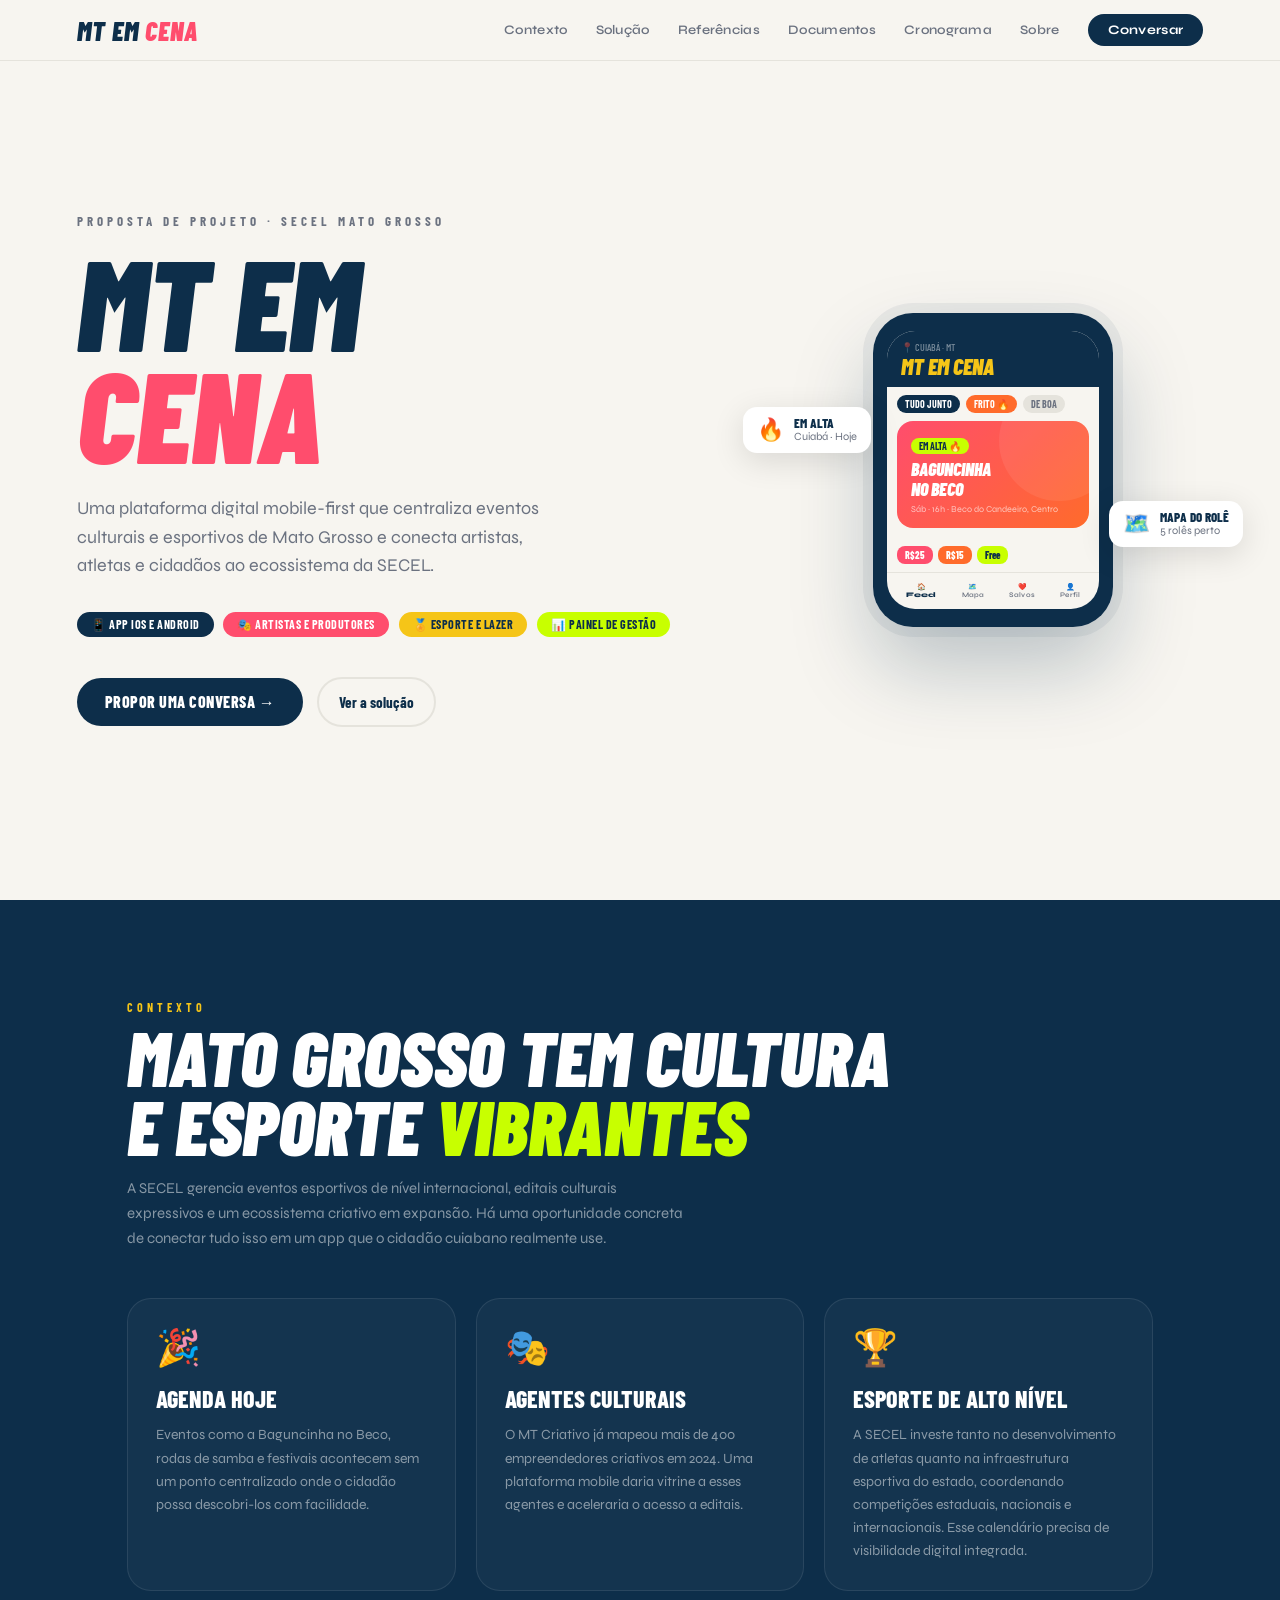
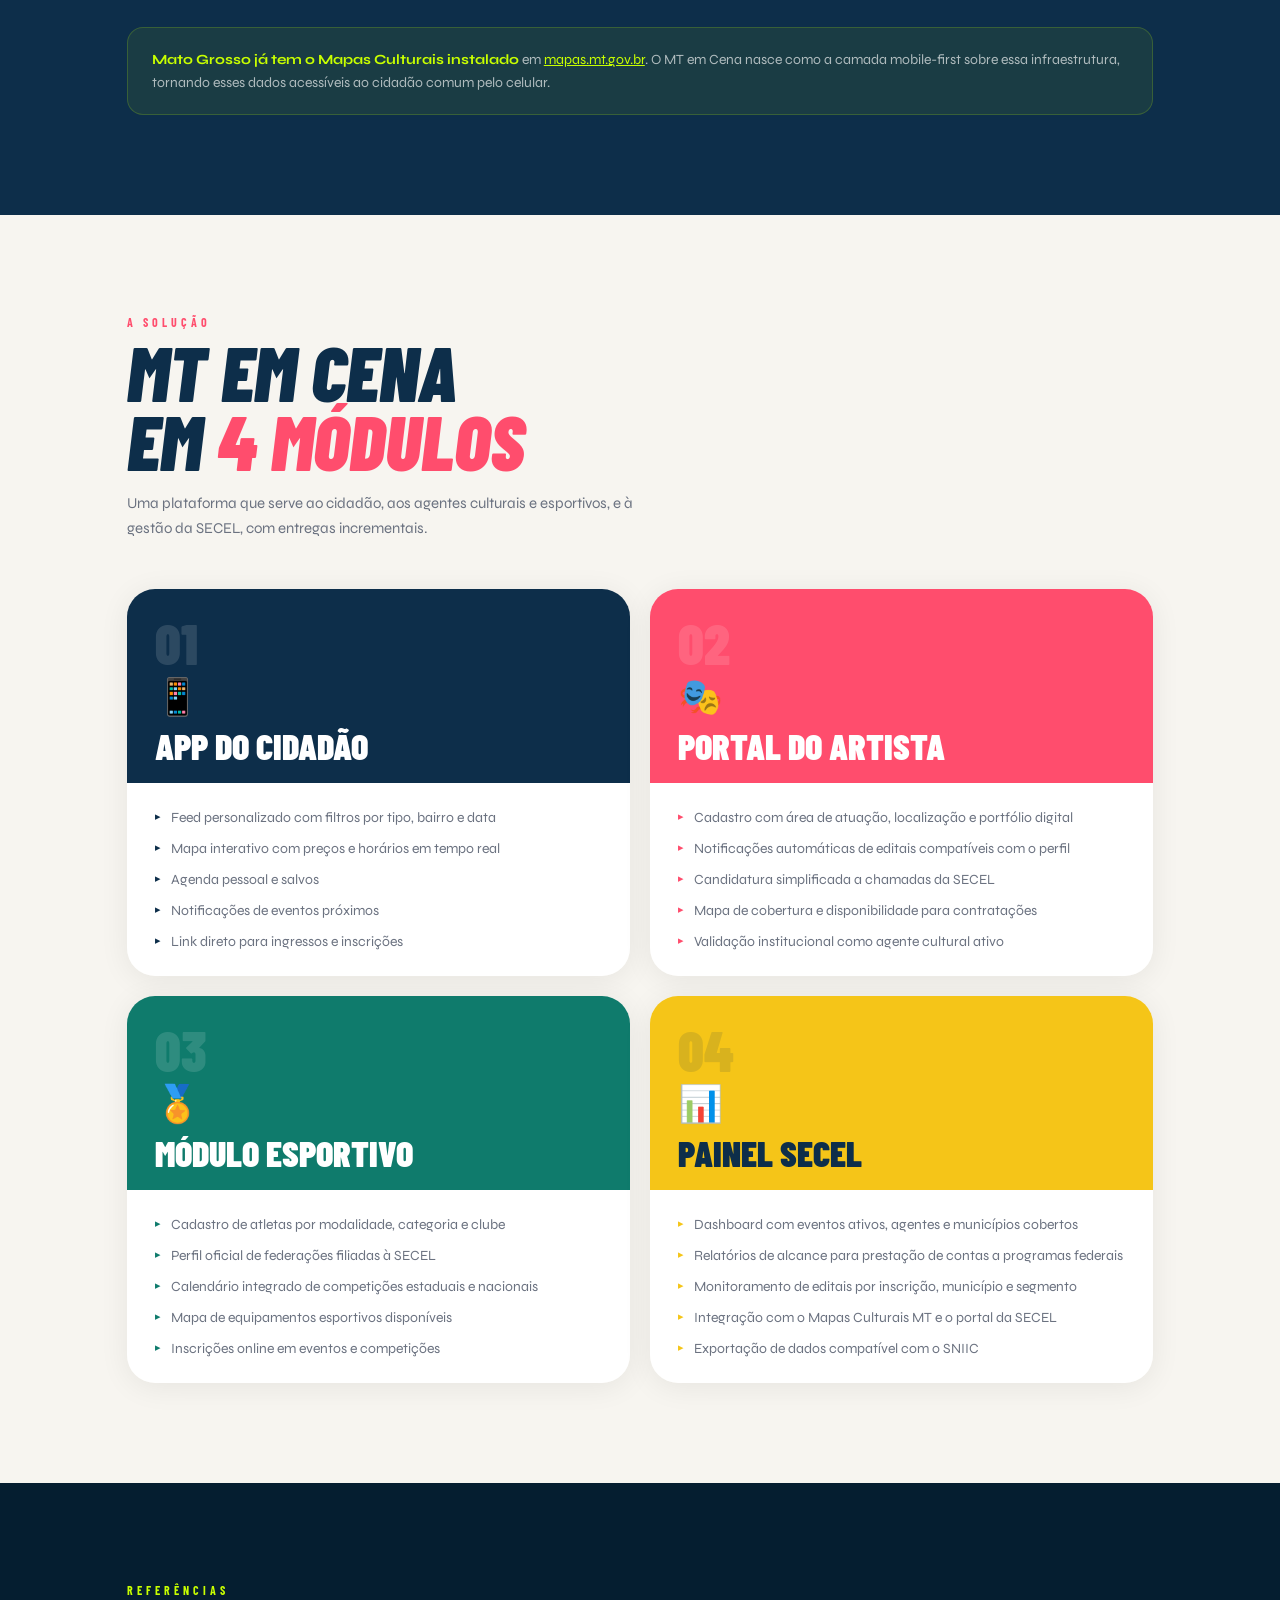
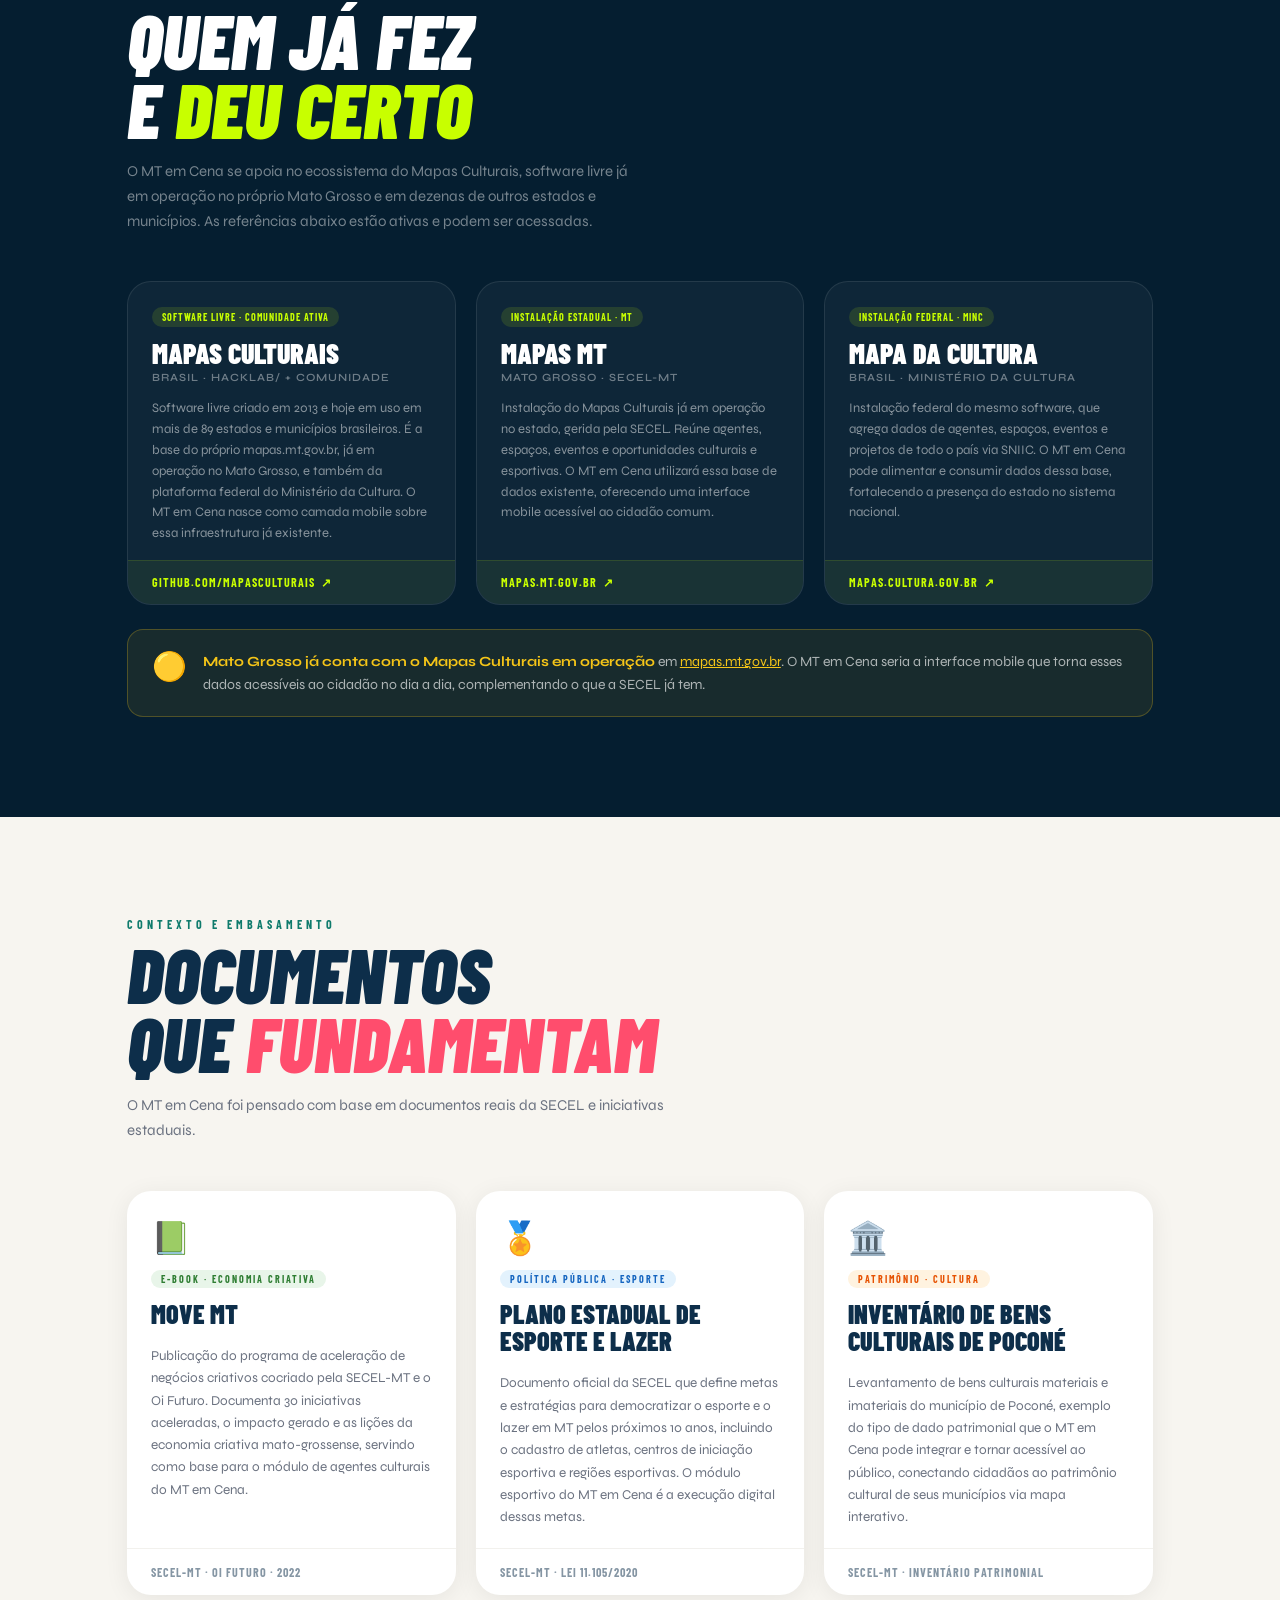
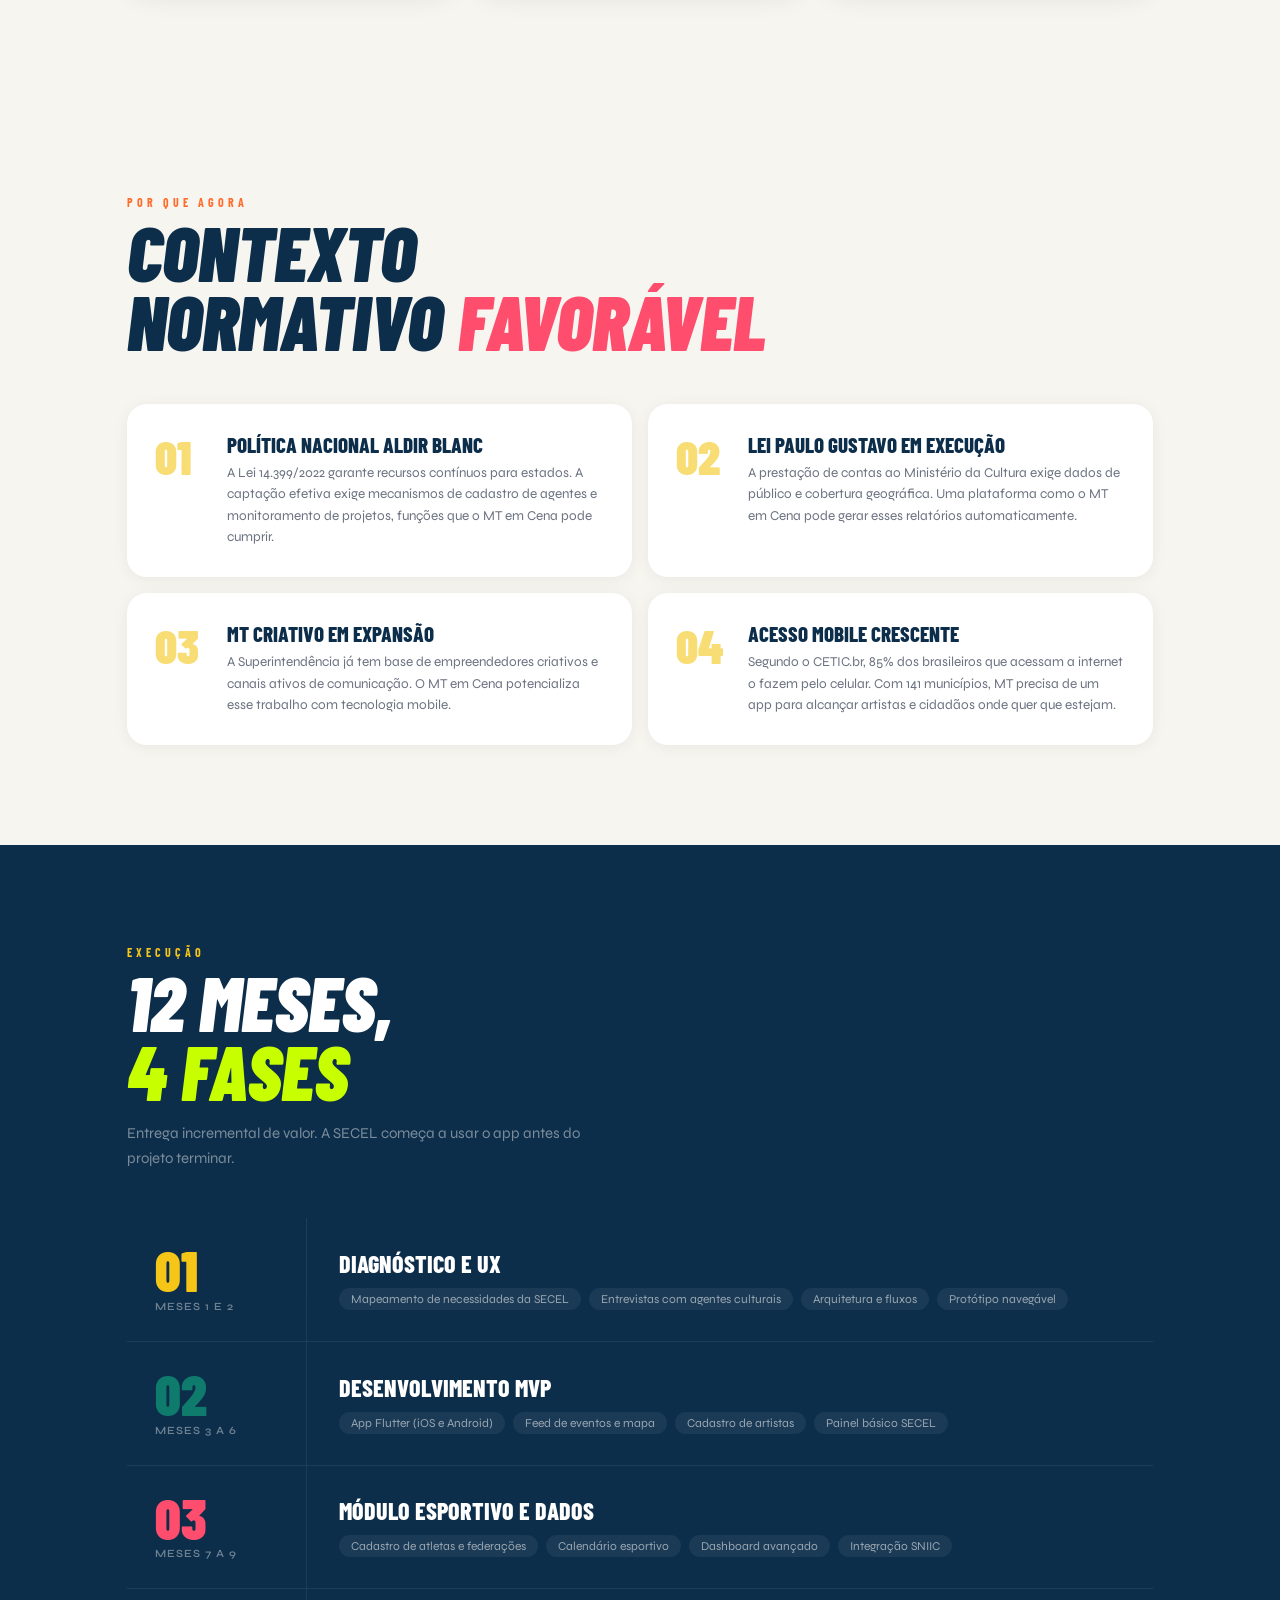
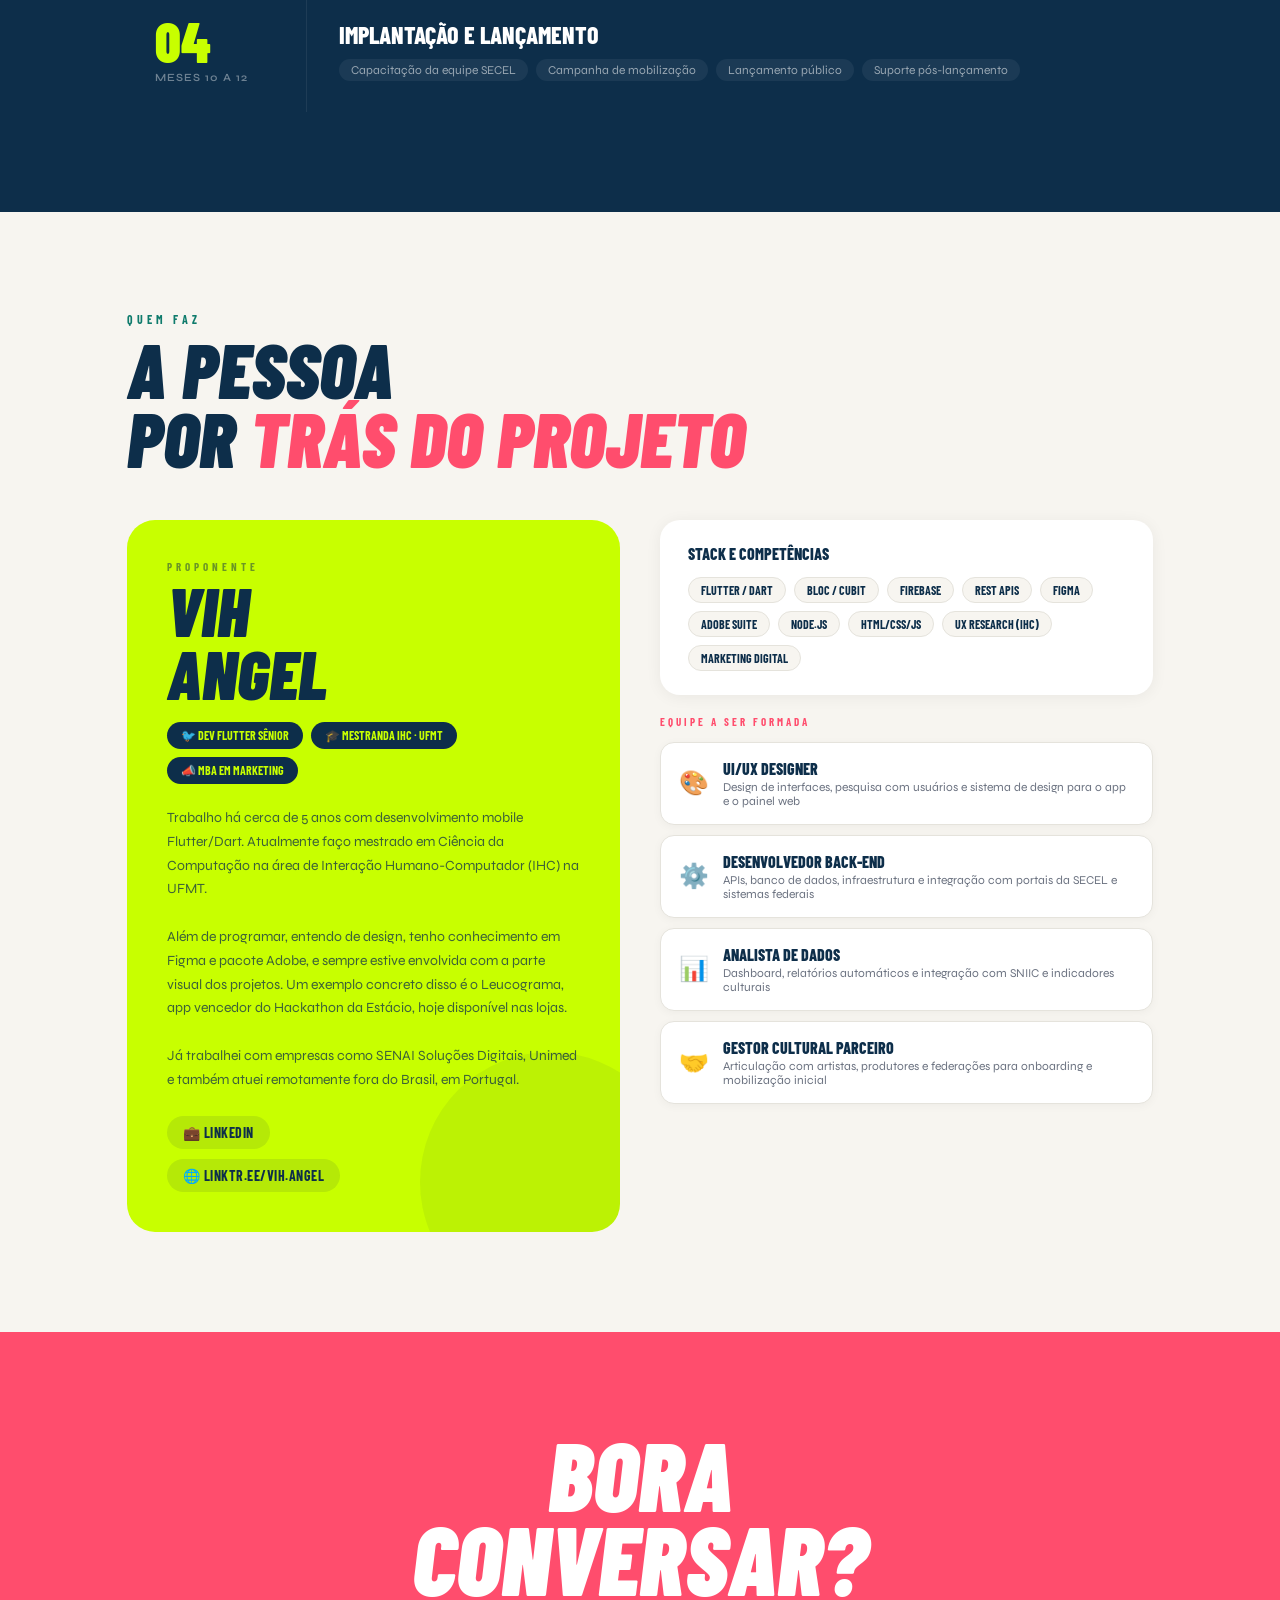
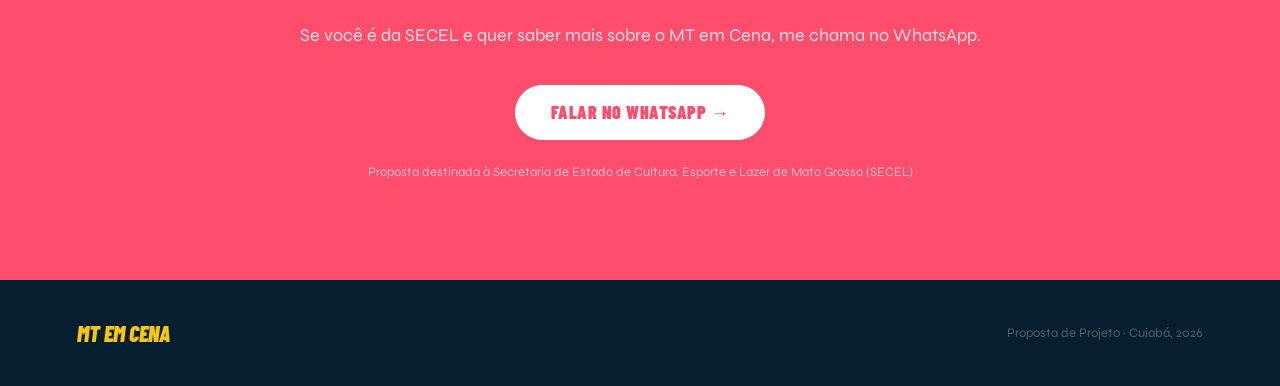
==== commit 245ca719: "fix: corrige seção de referências para refletir ecossistema Mapas Culturais" ====
--- a/index.html
+++ b/index.html
@@ -1670,50 +1670,53 @@
                 <div class="section-overline" style="color:var(--neon)">Referências</div>
                 <div class="section-title light">Quem já fez<br>e <em>deu certo</em></div>
                 <p style="margin-top:16px;font-size:15px;color:rgba(255,255,255,0.45);max-width:520px;line-height:1.65">
-                    O MT em Cena se inspira em plataformas em operação em outros estados brasileiros. As três
-                    referências abaixo estão ativas e podem ser acessadas.
+                    O MT em Cena se apoia no ecossistema do Mapas Culturais, software livre já em operação no próprio
+                    Mato Grosso e em dezenas de outros estados e municípios. As referências abaixo estão ativas e podem
+                    ser acessadas.
                 </p>
             </div>
             <div class="refs-grid reveal-stagger">
                 <div class="ref-card">
                     <div class="ref-head">
-                        <div class="ref-tag"><span>Cadastro de agentes e agenda</span></div>
-                        <div class="ref-name">Mapa Cultural ES</div>
-                        <div class="ref-state">Espírito Santo · SECULT-ES</div>
+                        <div class="ref-tag"><span>Software livre · Comunidade ativa</span></div>
+                        <div class="ref-name">Mapas Culturais</div>
+                        <div class="ref-state">Brasil · hacklab/ + Comunidade</div>
                         <div class="ref-desc">
-                            Plataforma colaborativa e livre usada pela SECULT-ES para cadastro de agentes, espaços e
-                            eventos. Integrada ao processo de inscrição em editais estaduais e alinhada ao SNIIC do
-                            Ministério da Cultura.
+                            Software livre criado em 2013 e hoje em uso em mais de 89 estados e municípios brasileiros.
+                            É a base do próprio mapas.mt.gov.br, já em operação no Mato Grosso, e também da plataforma
+                            federal do Ministério da Cultura. O MT em Cena nasce como camada mobile sobre essa
+                            infraestrutura já existente.
                         </div>
                     </div>
                     <div class="ref-foot">
-                        <a href="https://mapa.cultura.es.gov.br" target="_blank">mapa.cultura.es.gov.br</a>
+                        <a href="https://github.com/mapasculturais/mapasculturais"
+                            target="_blank">github.com/mapasculturais</a>
                     </div>
                 </div>
                 <div class="ref-card">
                     <div class="ref-head">
-                        <div class="ref-tag"><span>Software livre · 89+ instalações</span></div>
-                        <div class="ref-name">Mapas Culturais</div>
-                        <div class="ref-state">Brasil · Hacklab + Instituto TIM</div>
+                        <div class="ref-tag"><span>Instalação estadual · MT</span></div>
+                        <div class="ref-name">Mapas MT</div>
+                        <div class="ref-state">Mato Grosso · SECEL-MT</div>
                         <div class="ref-desc">
-                            Sistema open-source em uso em mais de 89 estados e municípios brasileiros, incluindo o Ceará
-                            (117 mi distribuídos por editais na plataforma). Base do próprio mapas.mt.gov.br, já
-                            existente em MT.
+                            Instalação do Mapas Culturais já em operação no estado, gerida pela SECEL. Reúne agentes,
+                            espaços, eventos e oportunidades culturais e esportivas. O MT em Cena utilizará essa base de
+                            dados existente, oferecendo uma interface mobile acessível ao cidadão comum.
                         </div>
                     </div>
                     <div class="ref-foot">
-                        <a href="https://mapasculturais.com.br" target="_blank">mapasculturais.com.br</a>
+                        <a href="https://mapas.mt.gov.br" target="_blank">mapas.mt.gov.br</a>
                     </div>
                 </div>
                 <div class="ref-card">
                     <div class="ref-head">
-                        <div class="ref-tag"><span>Gestão federal · Ministério da Cultura</span></div>
+                        <div class="ref-tag"><span>Instalação federal · MinC</span></div>
                         <div class="ref-name">Mapa da Cultura</div>
                         <div class="ref-state">Brasil · Ministério da Cultura</div>
                         <div class="ref-desc">
-                            Plataforma federal do MinC que agrega dados de agentes, espaços, eventos e projetos de todo
-                            o país. MT em Cena pode alimentar e consumir dados dessa base, fortalecendo a presença do
-                            estado no SNIIC.
+                            Instalação federal do mesmo software, que agrega dados de agentes, espaços, eventos e
+                            projetos de todo o país via SNIIC. O MT em Cena pode alimentar e consumir dados dessa base,
+                            fortalecendo a presença do estado no sistema nacional.
                         </div>
                     </div>
                     <div class="ref-foot">
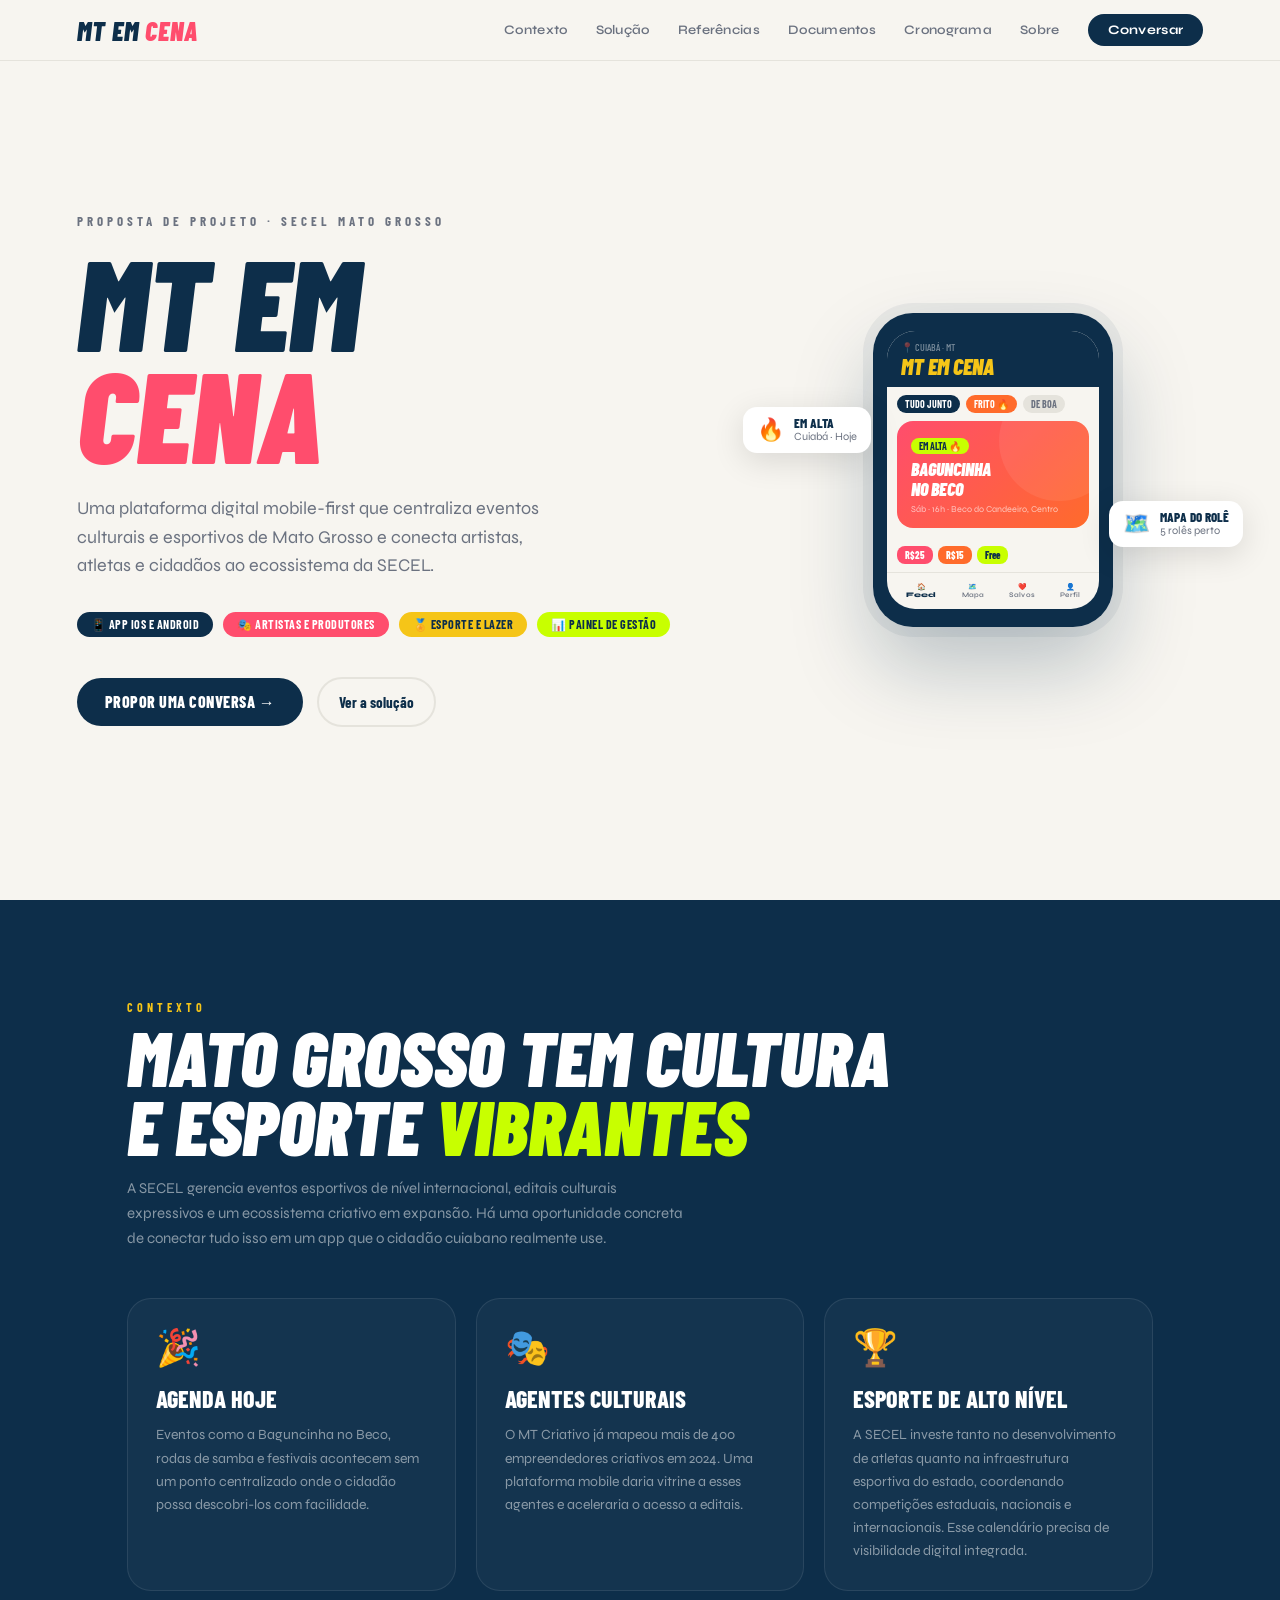
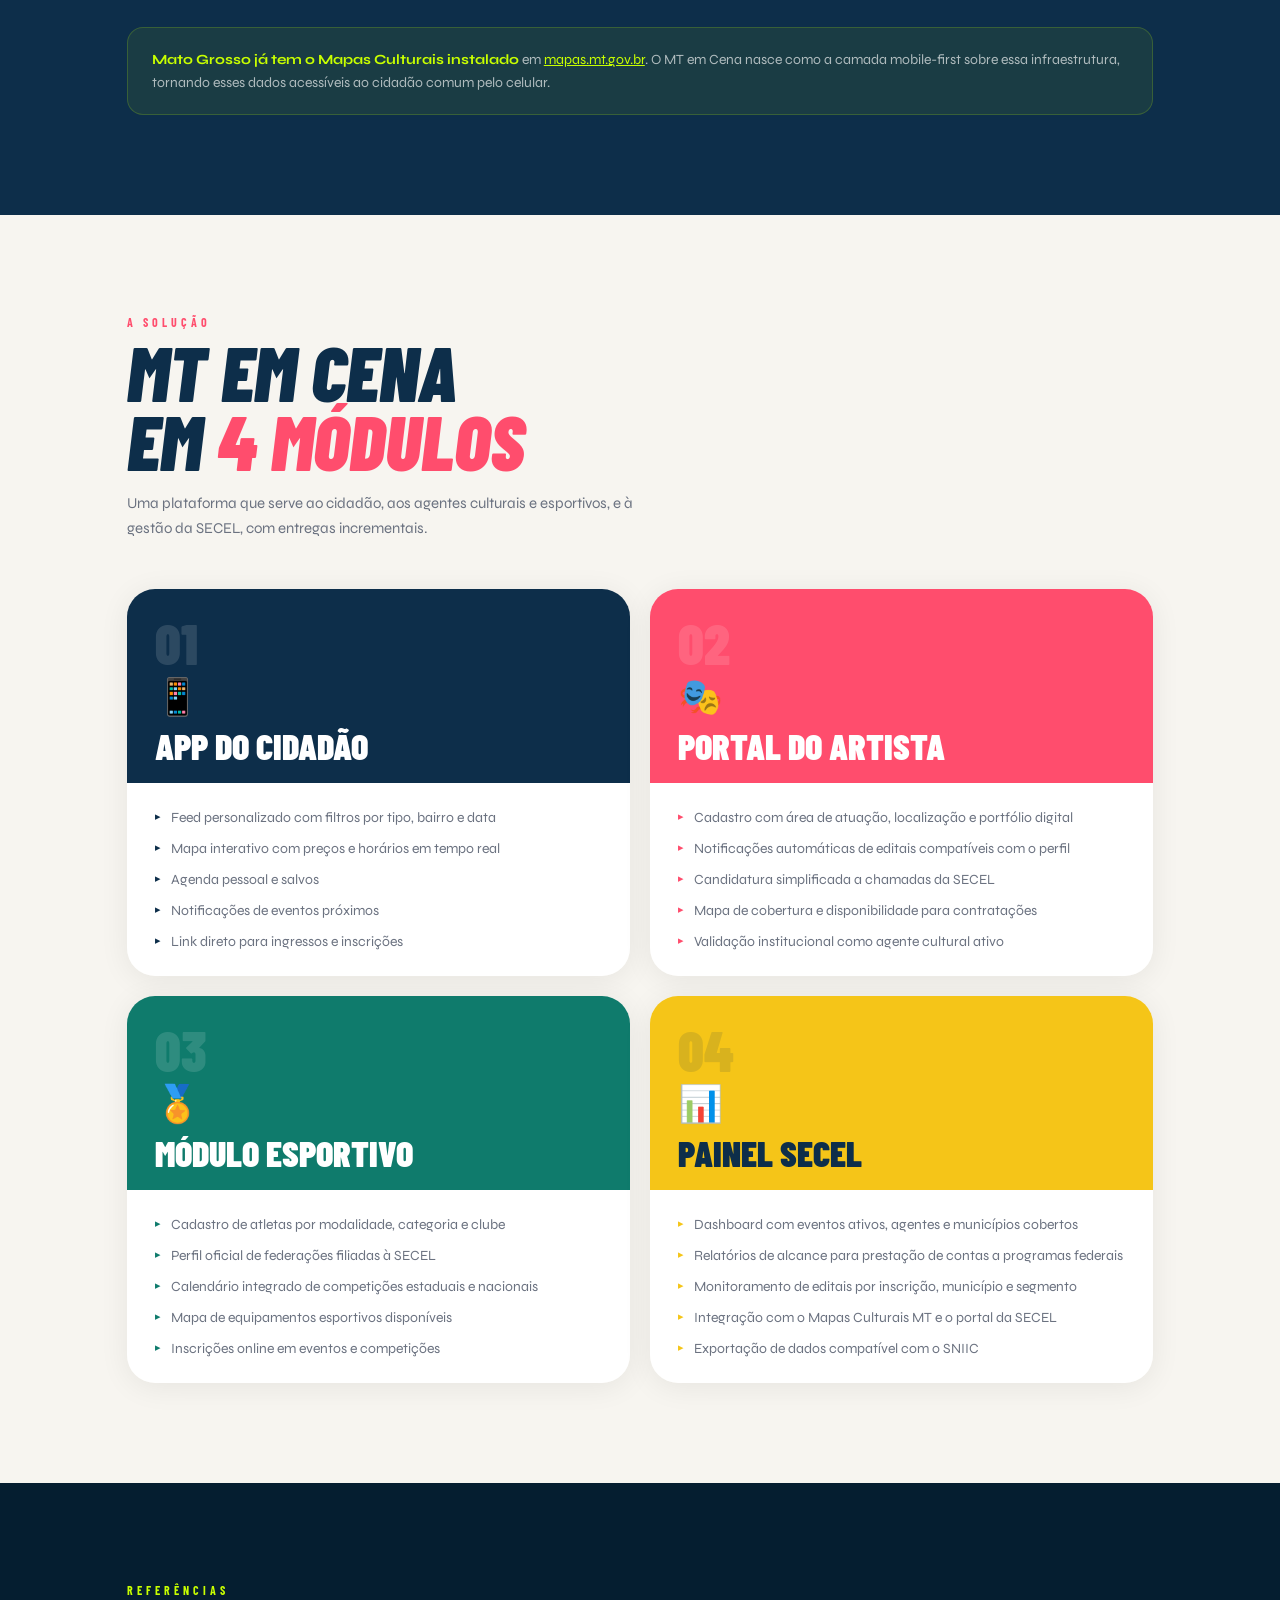
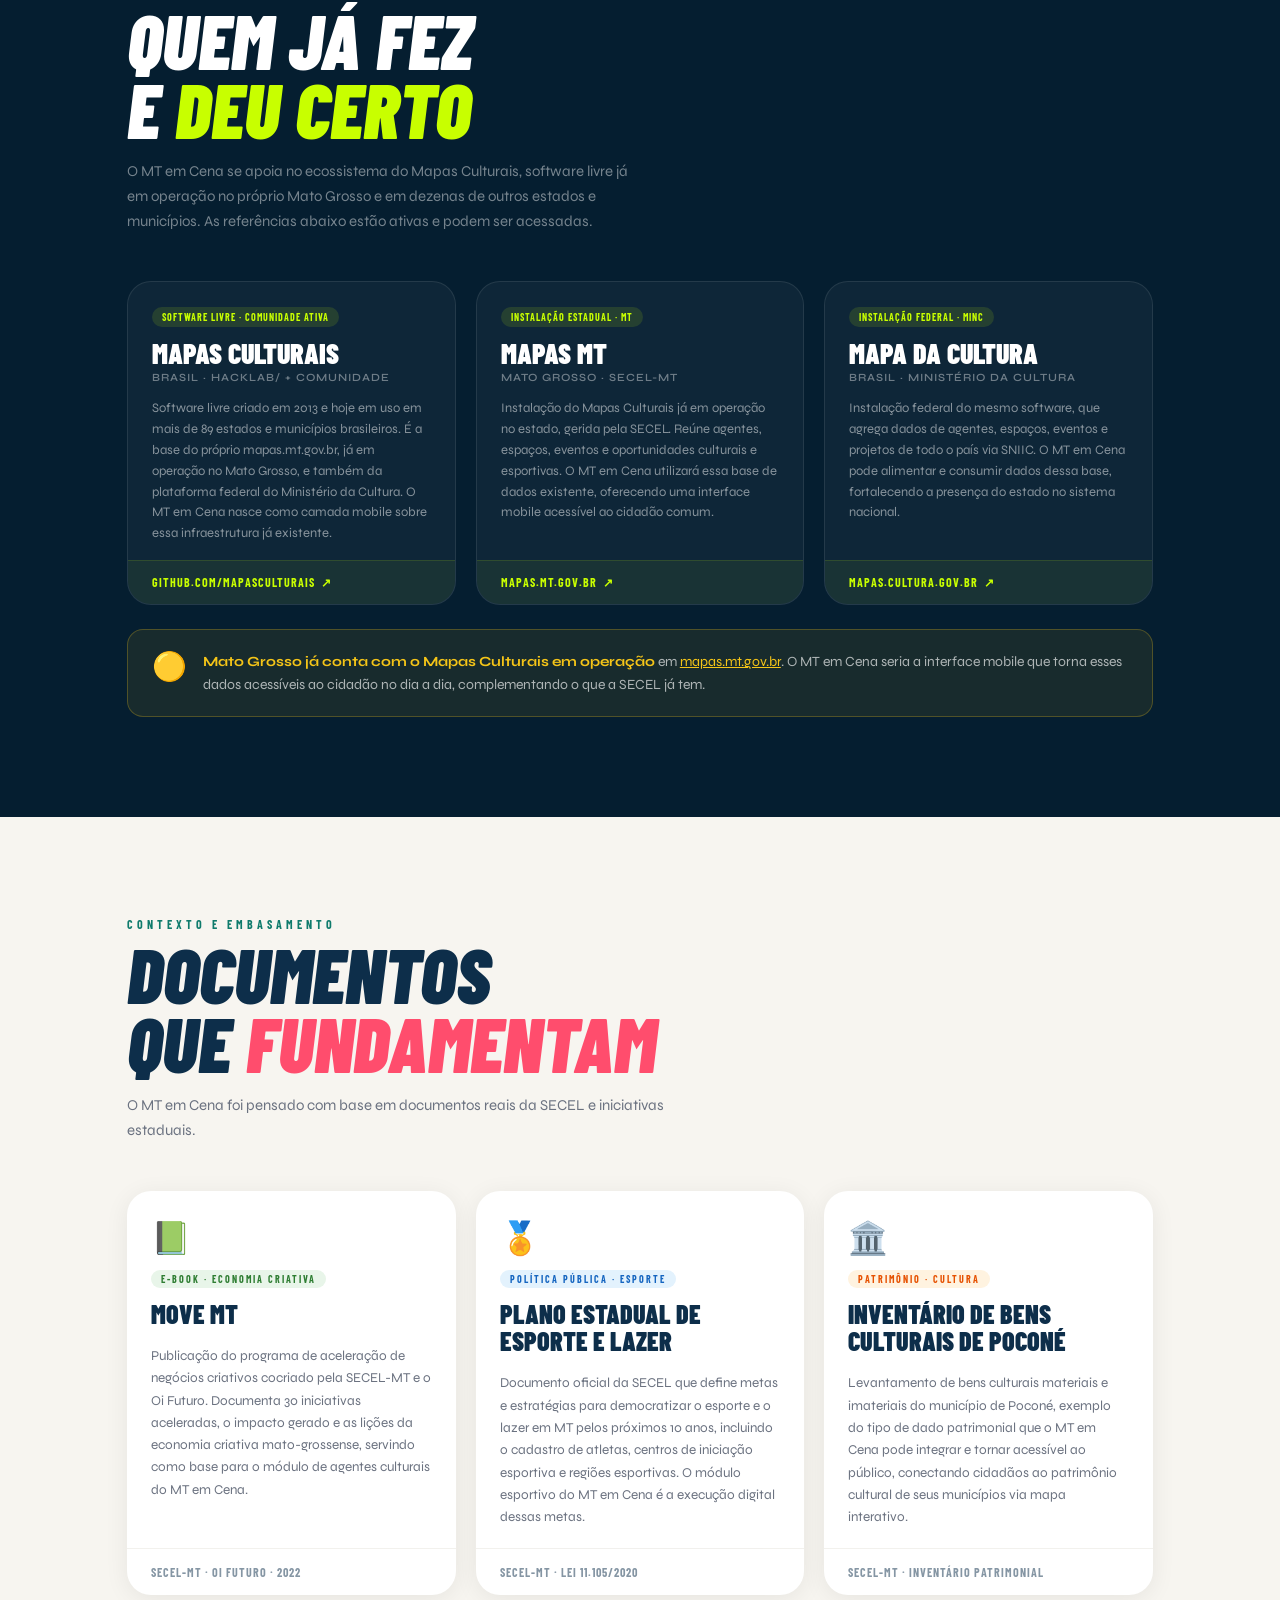
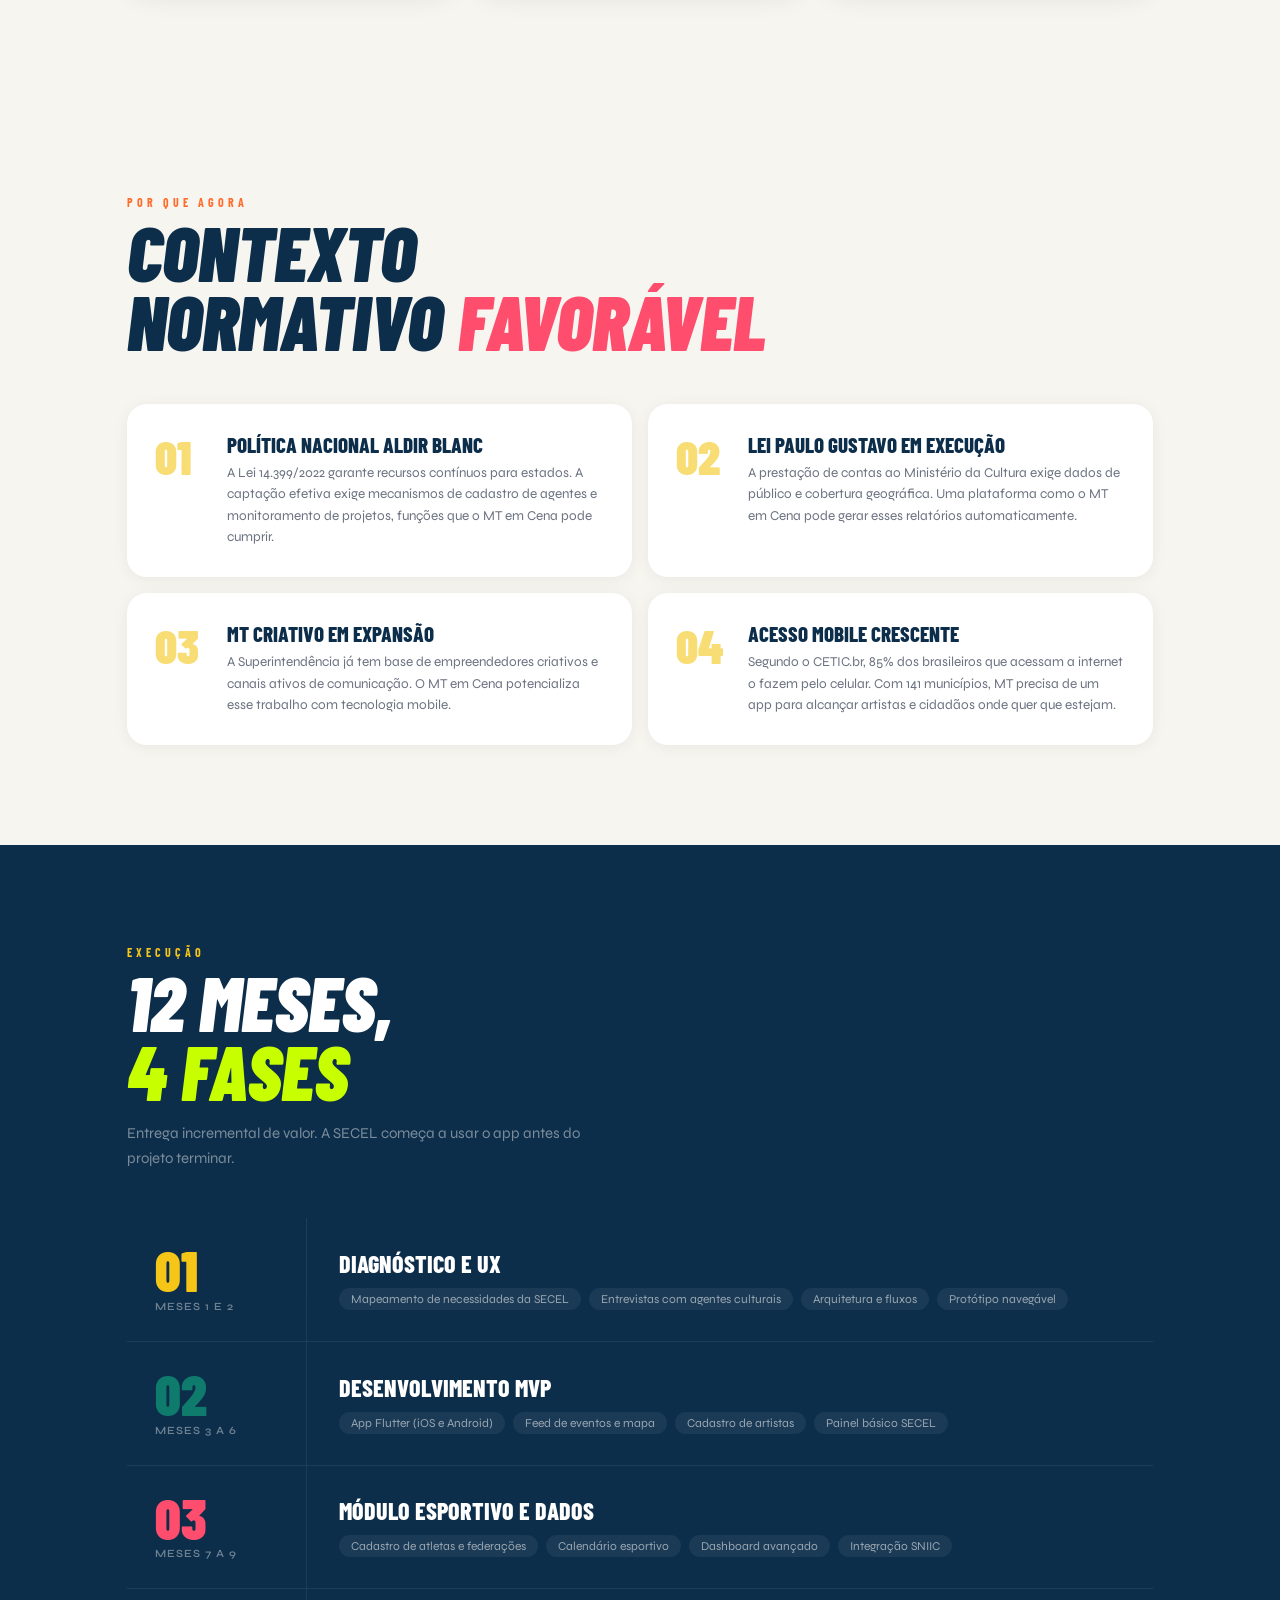
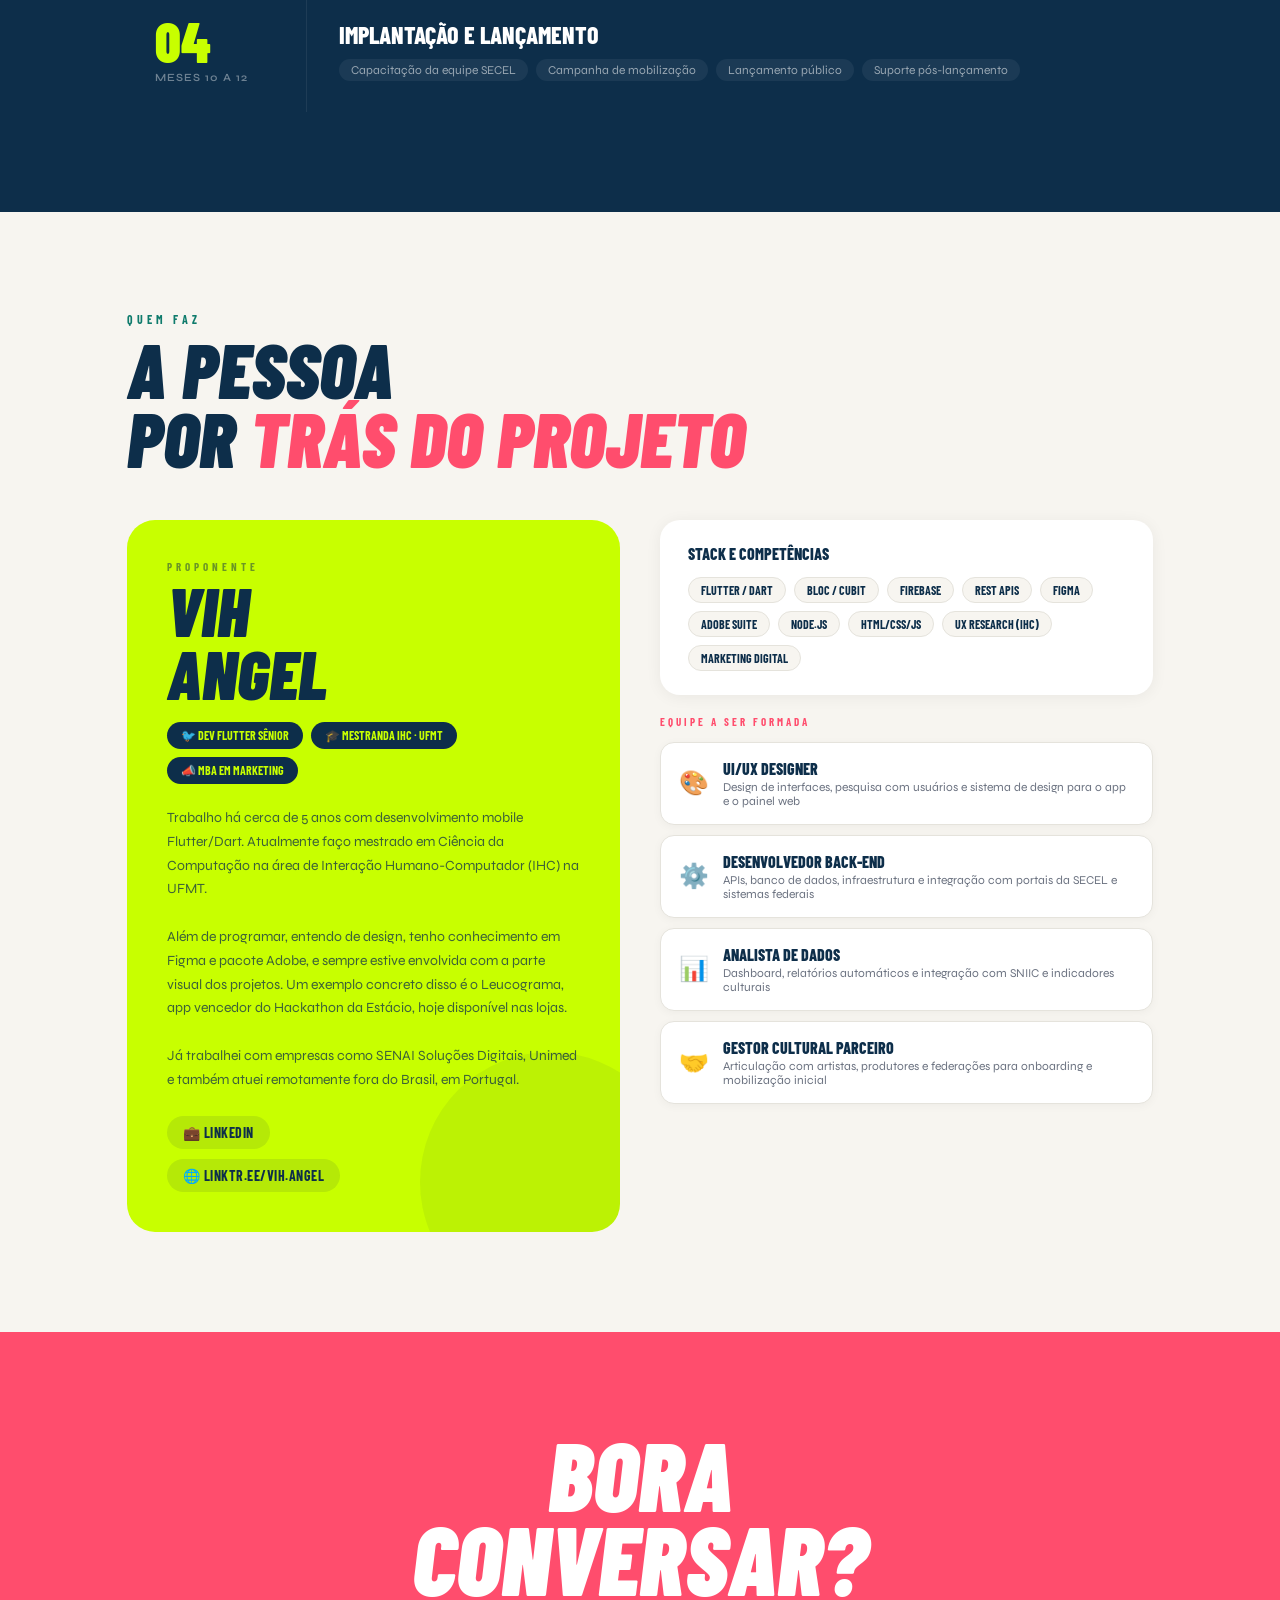
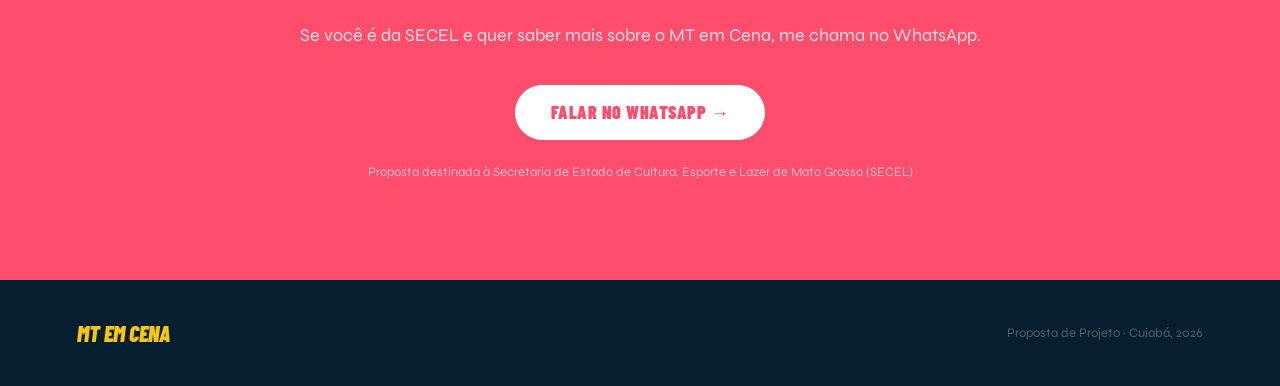
==== commit 1cef3f72: "fix: adiciona docs-grid na media query mobile" ====
--- a/index.html
+++ b/index.html
@@ -1440,6 +1440,7 @@
 
             .modules-grid,
             .refs-grid,
+            .docs-grid,
             .agora-grid,
             .proponente-grid,
             .oport-grid {
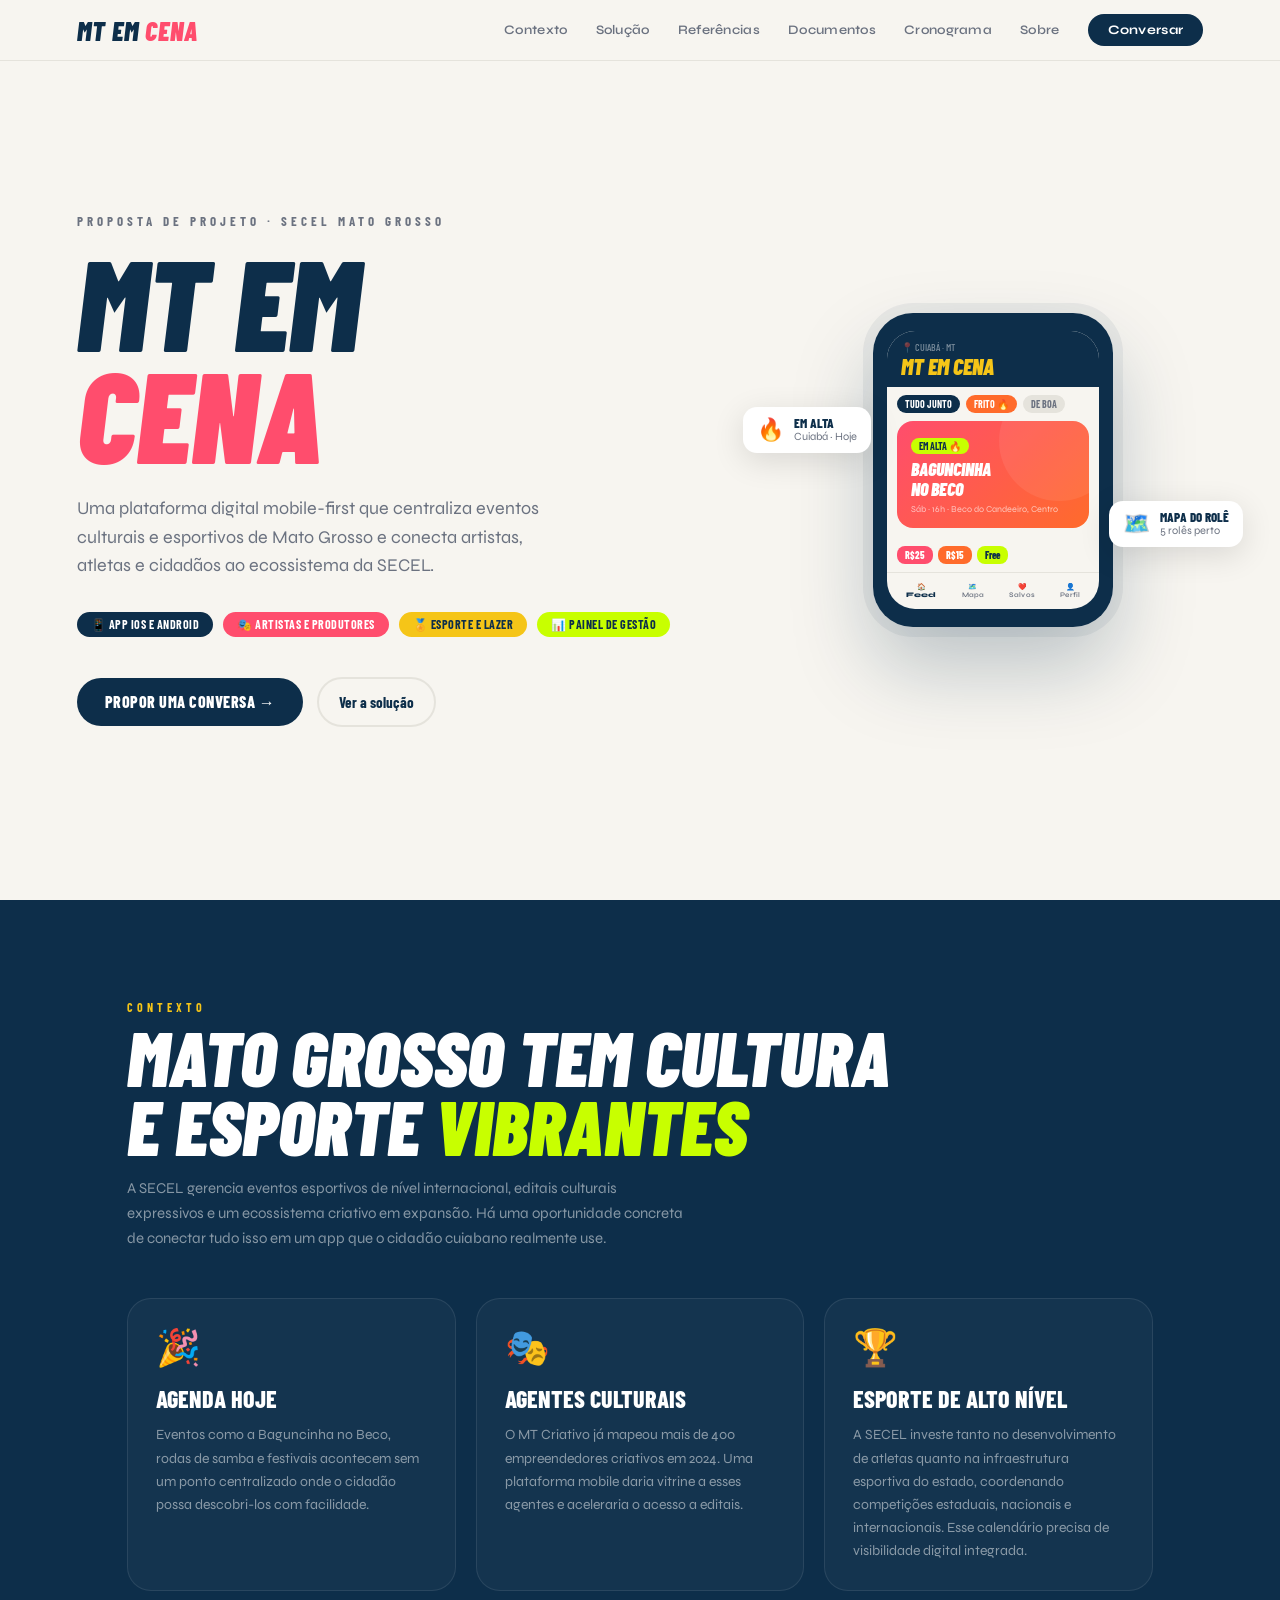
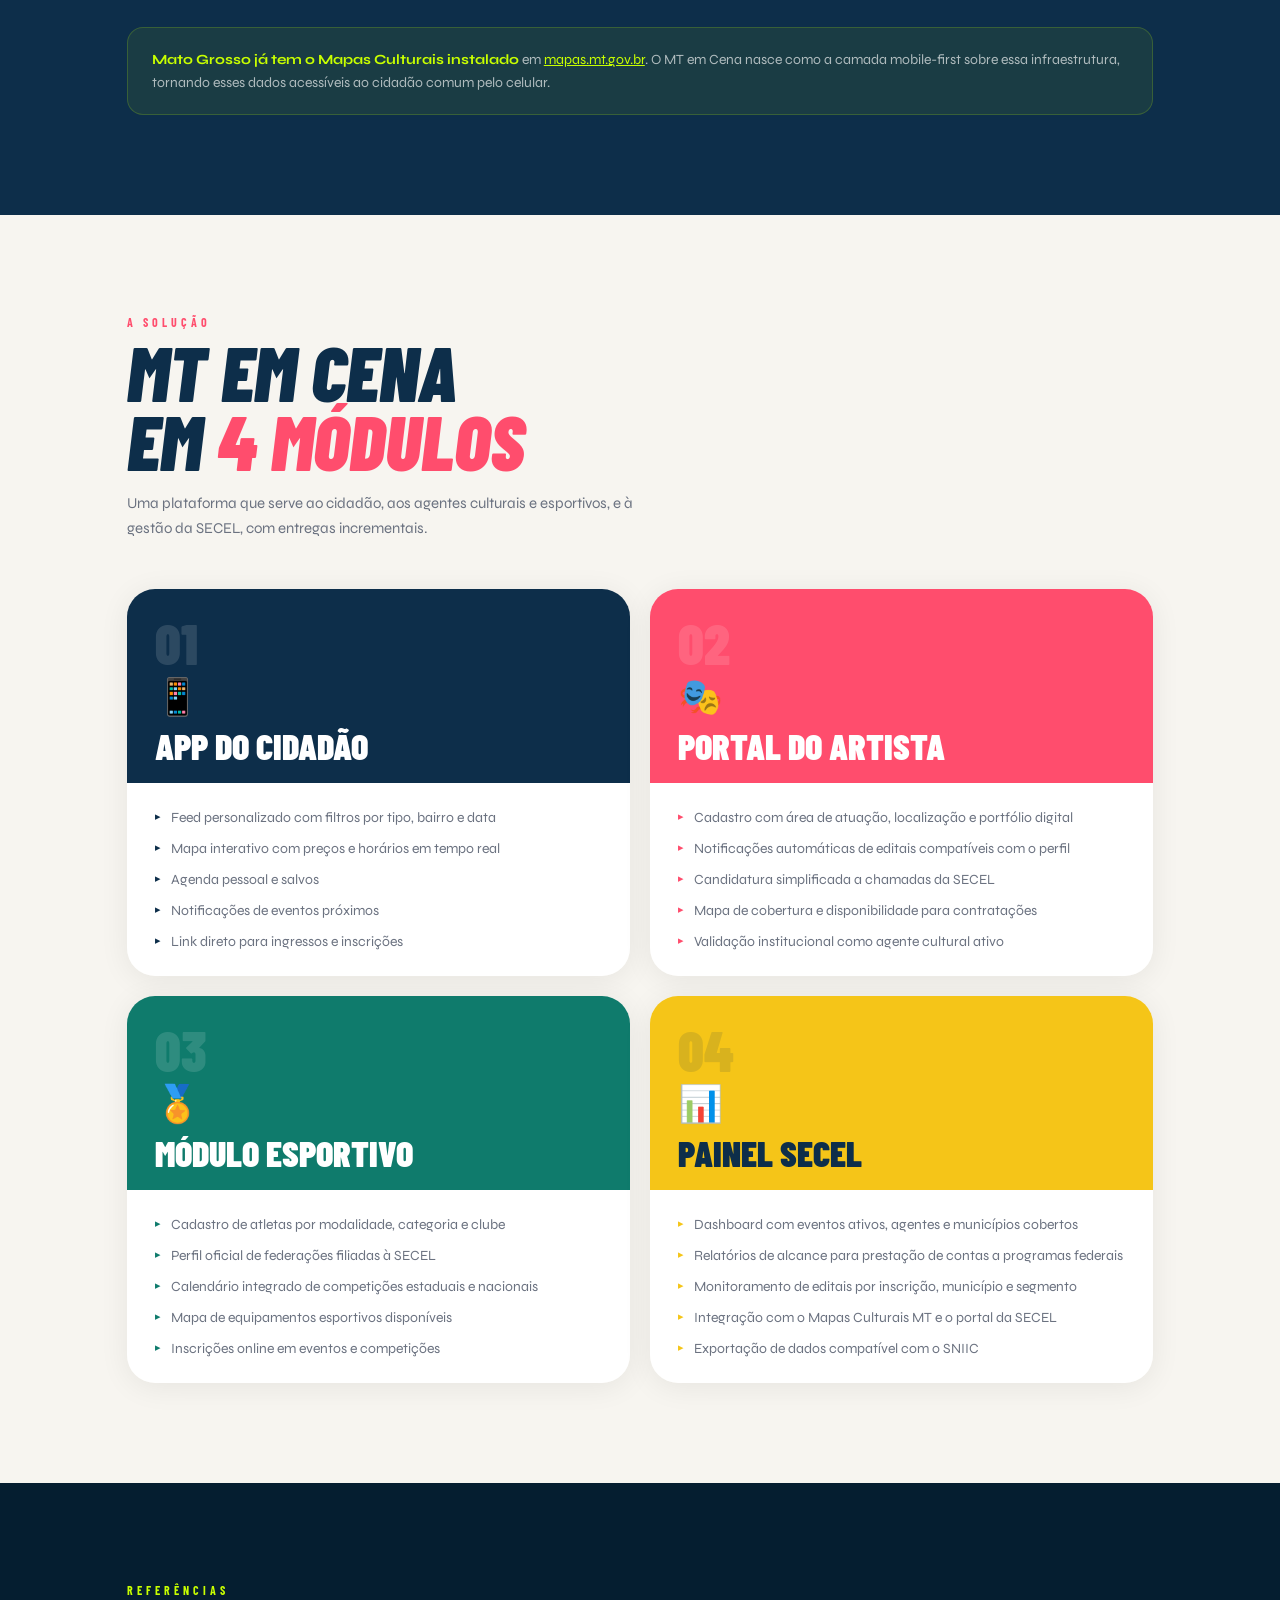
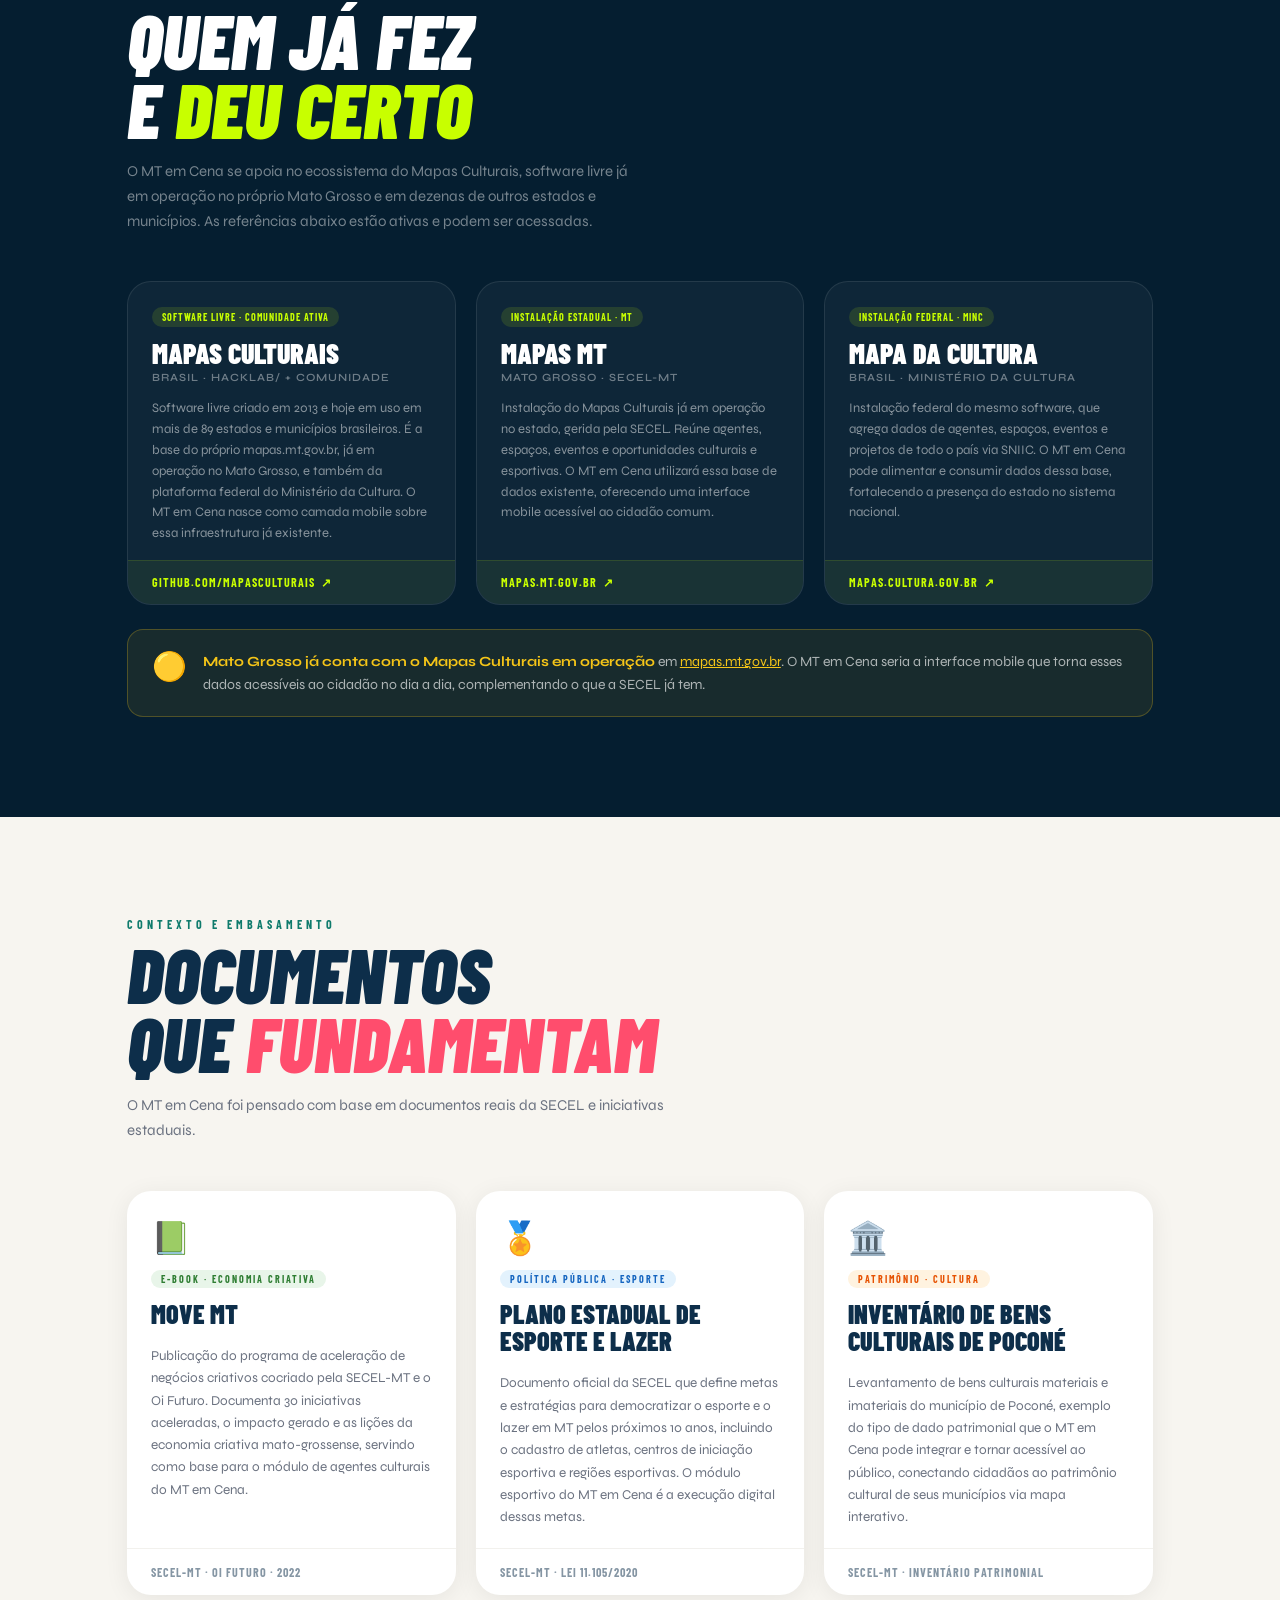
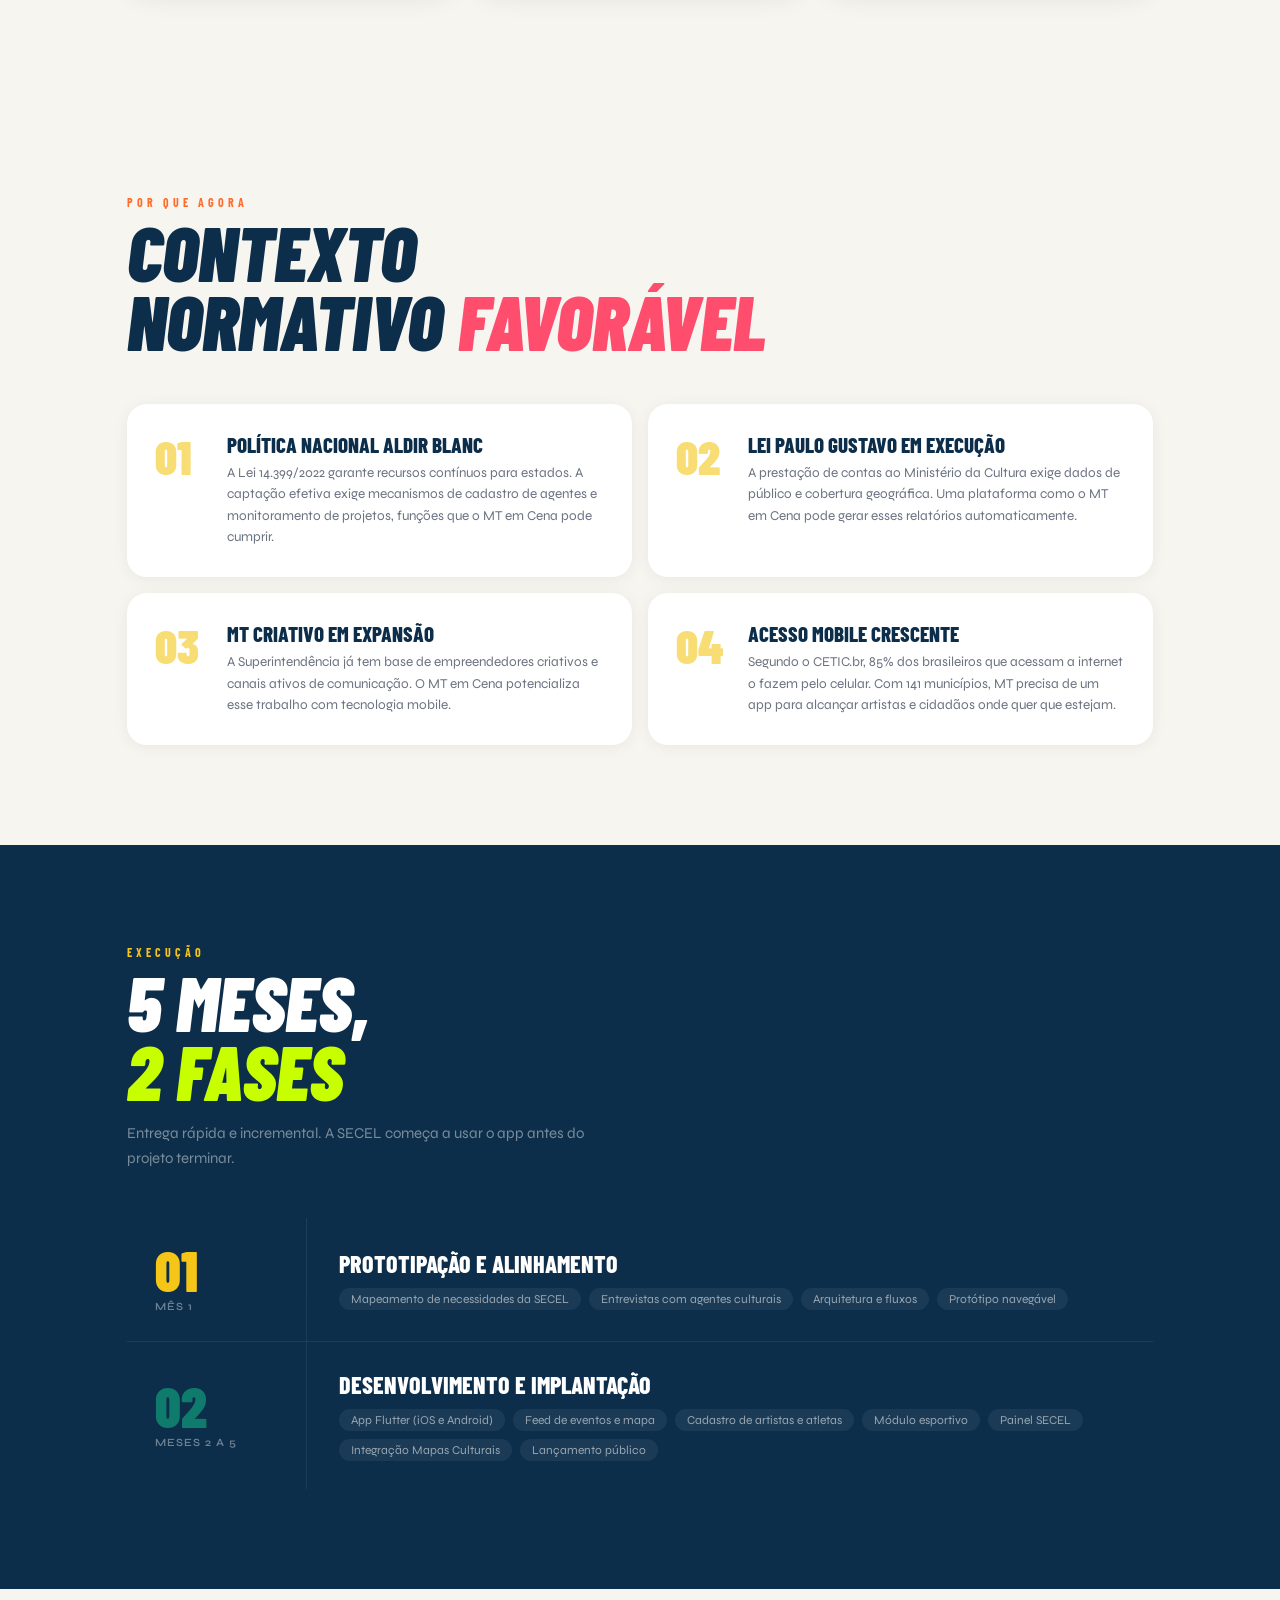
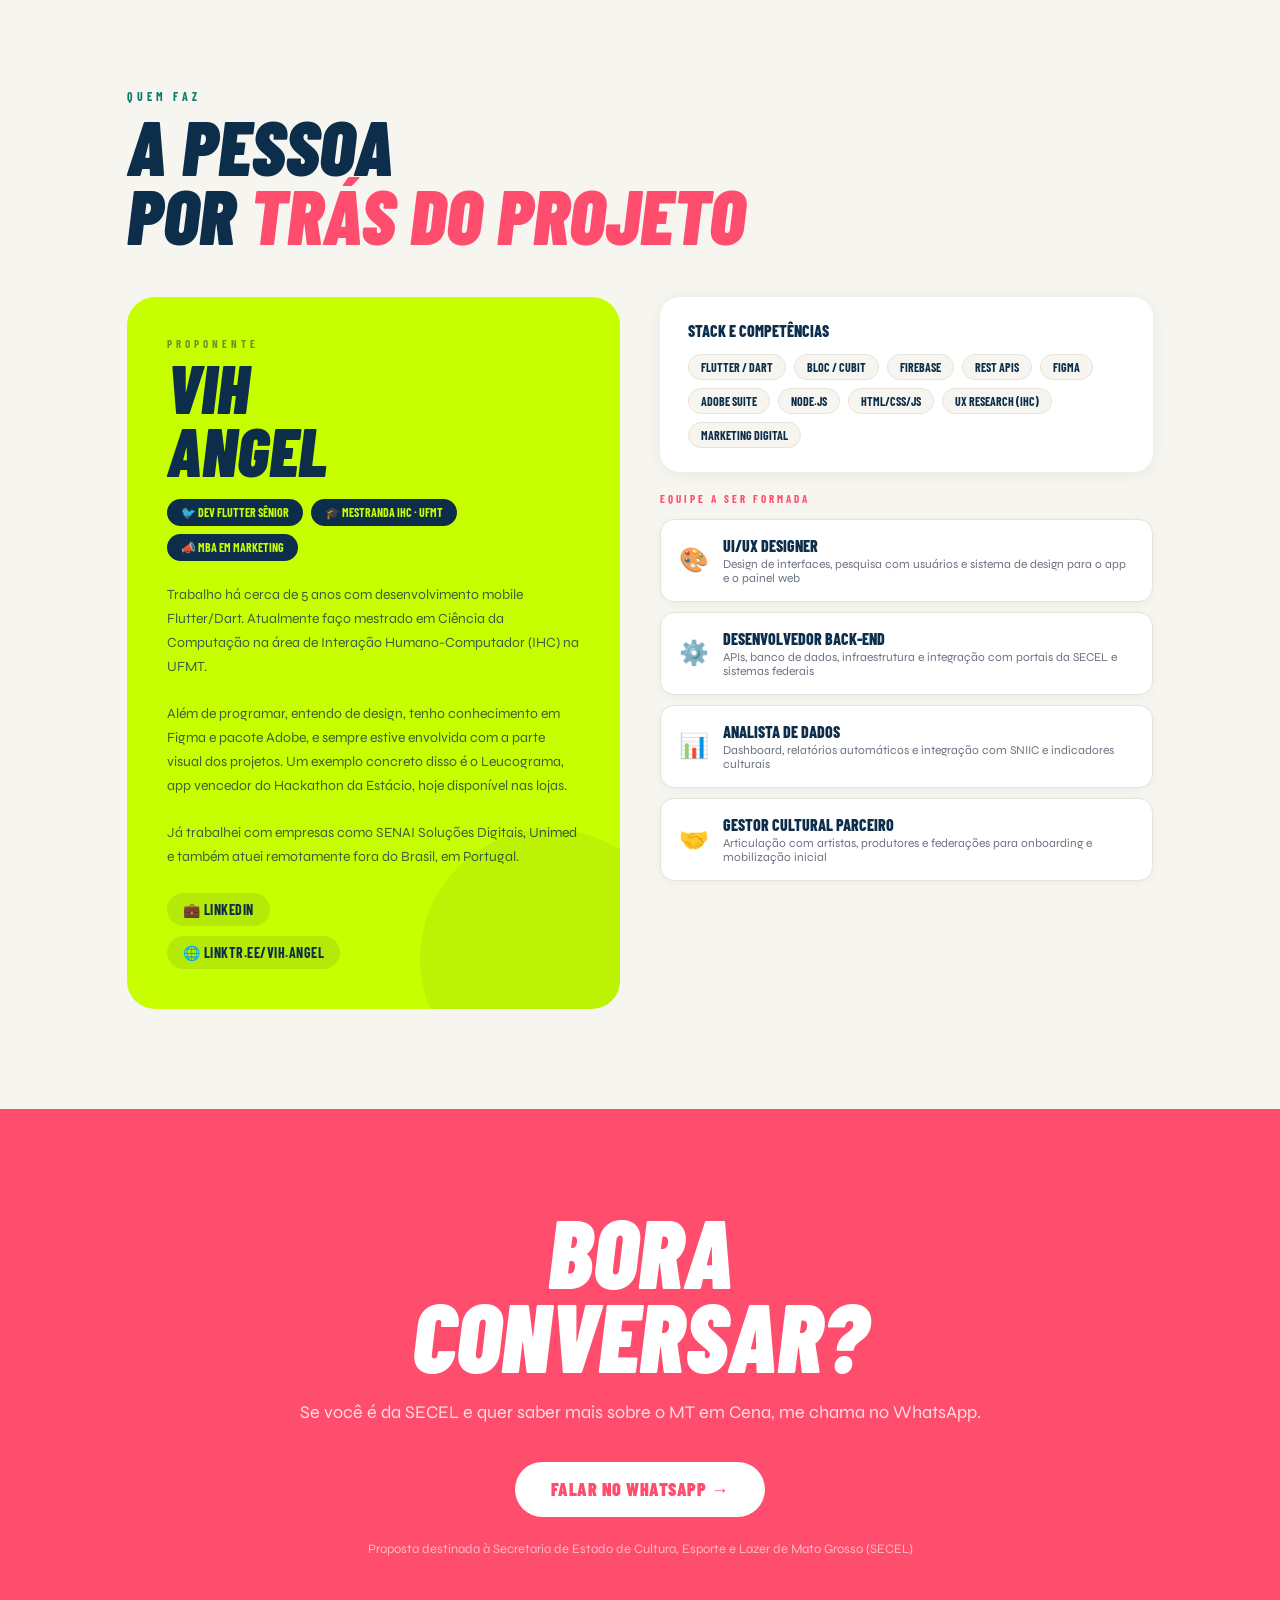
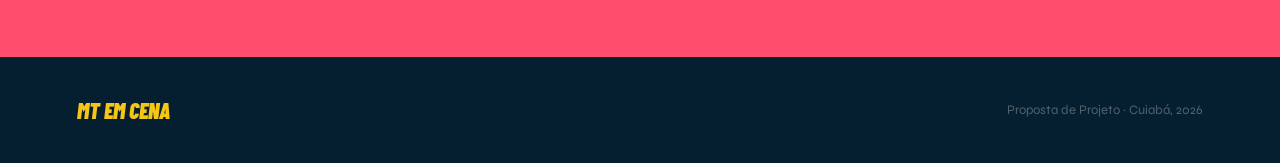
==== commit 36c0d0cf: "fix: cronograma reduzido para 5 meses (1 prototipação + 4 implantação)" ====
--- a/index.html
+++ b/index.html
@@ -1844,19 +1844,19 @@
         <div class="container">
             <div class="section-header reveal">
                 <div class="section-overline" style="color:var(--gold)">Execução</div>
-                <div class="section-title light">12 meses,<br><em>4 fases</em></div>
+                <div class="section-title light">5 meses,<br><em>2 fases</em></div>
                 <p style="margin-top:16px;font-size:15px;color:rgba(255,255,255,0.45);max-width:480px;line-height:1.65">
-                    Entrega incremental de valor. A SECEL começa a usar o app antes do projeto terminar.
+                    Entrega rápida e incremental. A SECEL começa a usar o app antes do projeto terminar.
                 </p>
             </div>
             <div class="timeline reveal">
                 <div class="phase-row ph-1">
                     <div class="phase-num-col">
                         <div class="ph-big-num">01</div>
-                        <div class="ph-period">Meses 1 e 2</div>
+                        <div class="ph-period">Mês 1</div>
                     </div>
                     <div class="phase-content">
-                        <h3>Diagnóstico e UX</h3>
+                        <h3>Prototipação e Alinhamento</h3>
                         <div class="phase-tags">
                             <span>Mapeamento de necessidades da SECEL</span>
                             <span>Entrevistas com agentes culturais</span>
@@ -1868,45 +1868,18 @@
                 <div class="phase-row ph-2">
                     <div class="phase-num-col">
                         <div class="ph-big-num">02</div>
-                        <div class="ph-period">Meses 3 a 6</div>
+                        <div class="ph-period">Meses 2 a 5</div>
                     </div>
                     <div class="phase-content">
-                        <h3>Desenvolvimento MVP</h3>
+                        <h3>Desenvolvimento e Implantação</h3>
                         <div class="phase-tags">
                             <span>App Flutter (iOS e Android)</span>
                             <span>Feed de eventos e mapa</span>
-                            <span>Cadastro de artistas</span>
-                            <span>Painel básico SECEL</span>
-                        </div>
-                    </div>
-                </div>
-                <div class="phase-row ph-3">
-                    <div class="phase-num-col">
-                        <div class="ph-big-num">03</div>
-                        <div class="ph-period">Meses 7 a 9</div>
-                    </div>
-                    <div class="phase-content">
-                        <h3>Módulo Esportivo e Dados</h3>
-                        <div class="phase-tags">
-                            <span>Cadastro de atletas e federações</span>
-                            <span>Calendário esportivo</span>
-                            <span>Dashboard avançado</span>
-                            <span>Integração SNIIC</span>
-                        </div>
-                    </div>
-                </div>
-                <div class="phase-row ph-4">
-                    <div class="phase-num-col">
-                        <div class="ph-big-num">04</div>
-                        <div class="ph-period">Meses 10 a 12</div>
-                    </div>
-                    <div class="phase-content">
-                        <h3>Implantação e Lançamento</h3>
-                        <div class="phase-tags">
-                            <span>Capacitação da equipe SECEL</span>
-                            <span>Campanha de mobilização</span>
+                            <span>Cadastro de artistas e atletas</span>
+                            <span>Módulo esportivo</span>
+                            <span>Painel SECEL</span>
+                            <span>Integração Mapas Culturais</span>
                             <span>Lançamento público</span>
-                            <span>Suporte pós-lançamento</span>
                         </div>
                     </div>
                 </div>
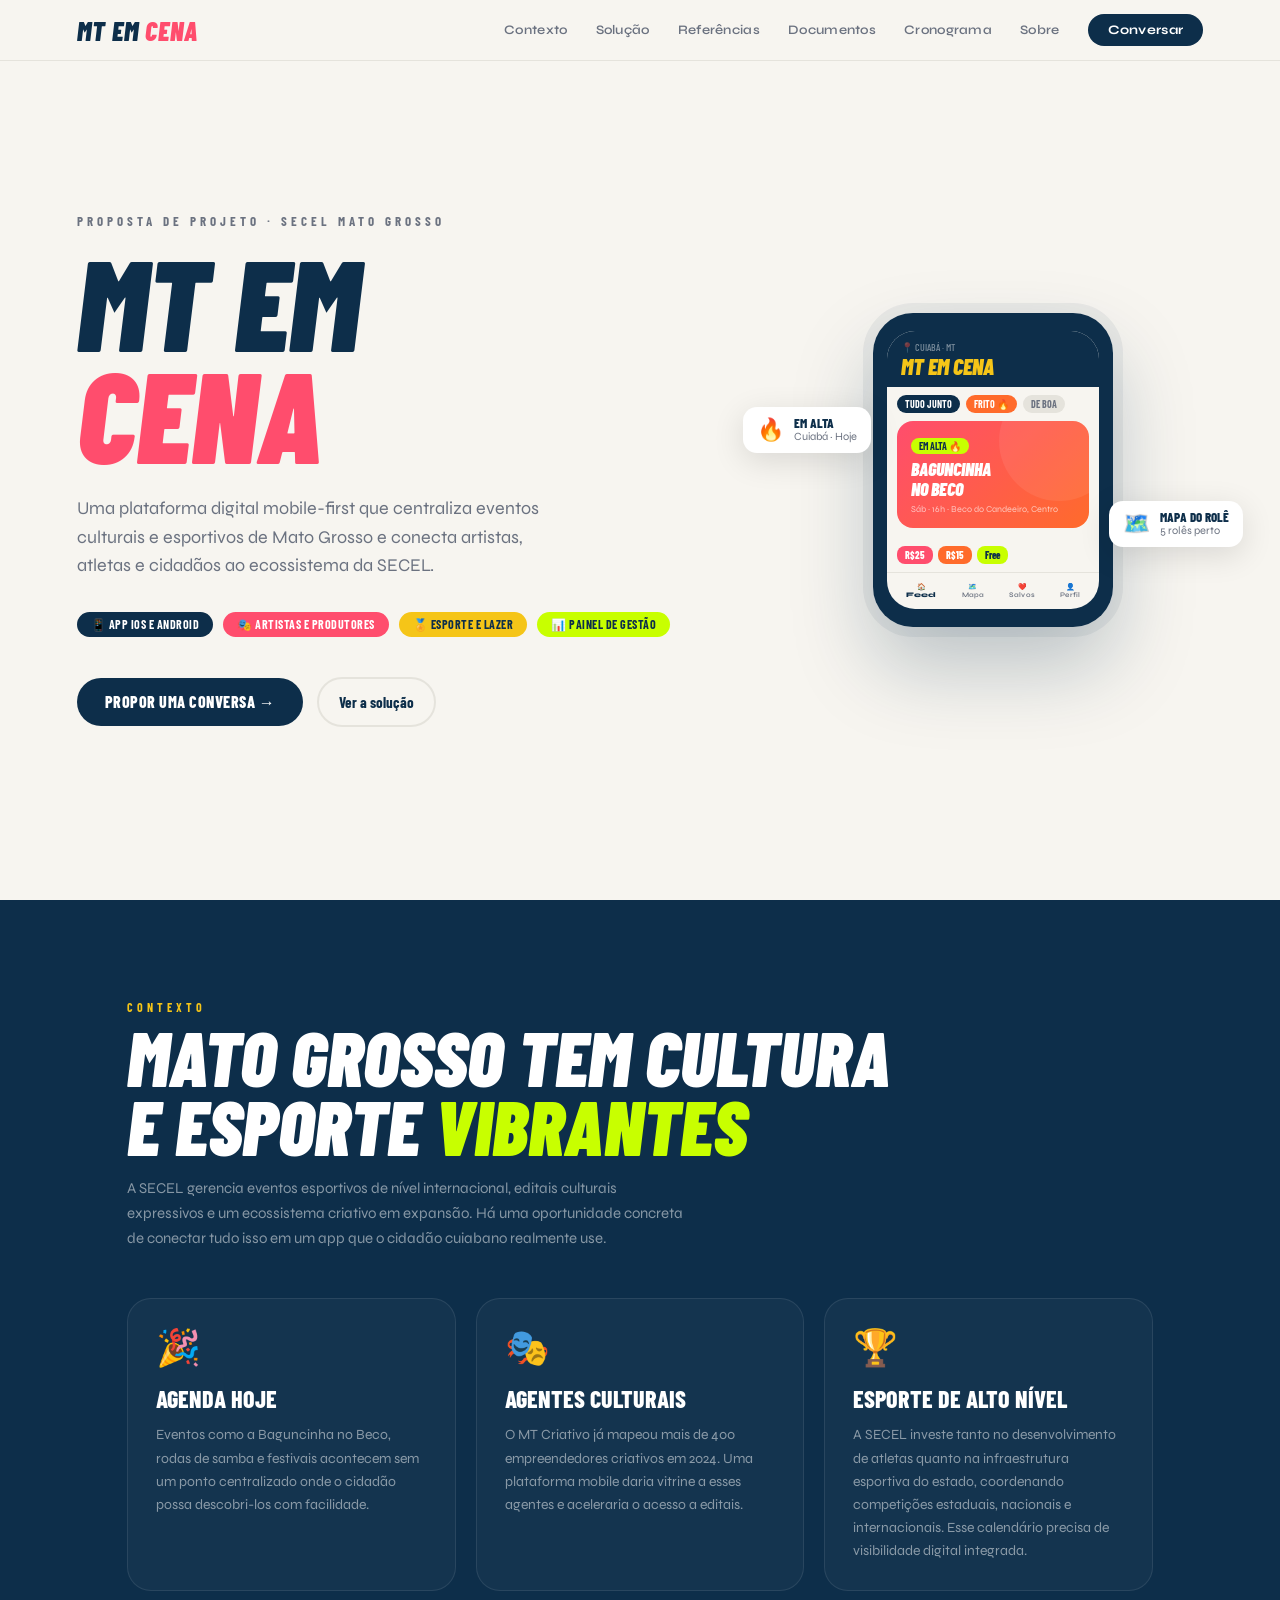
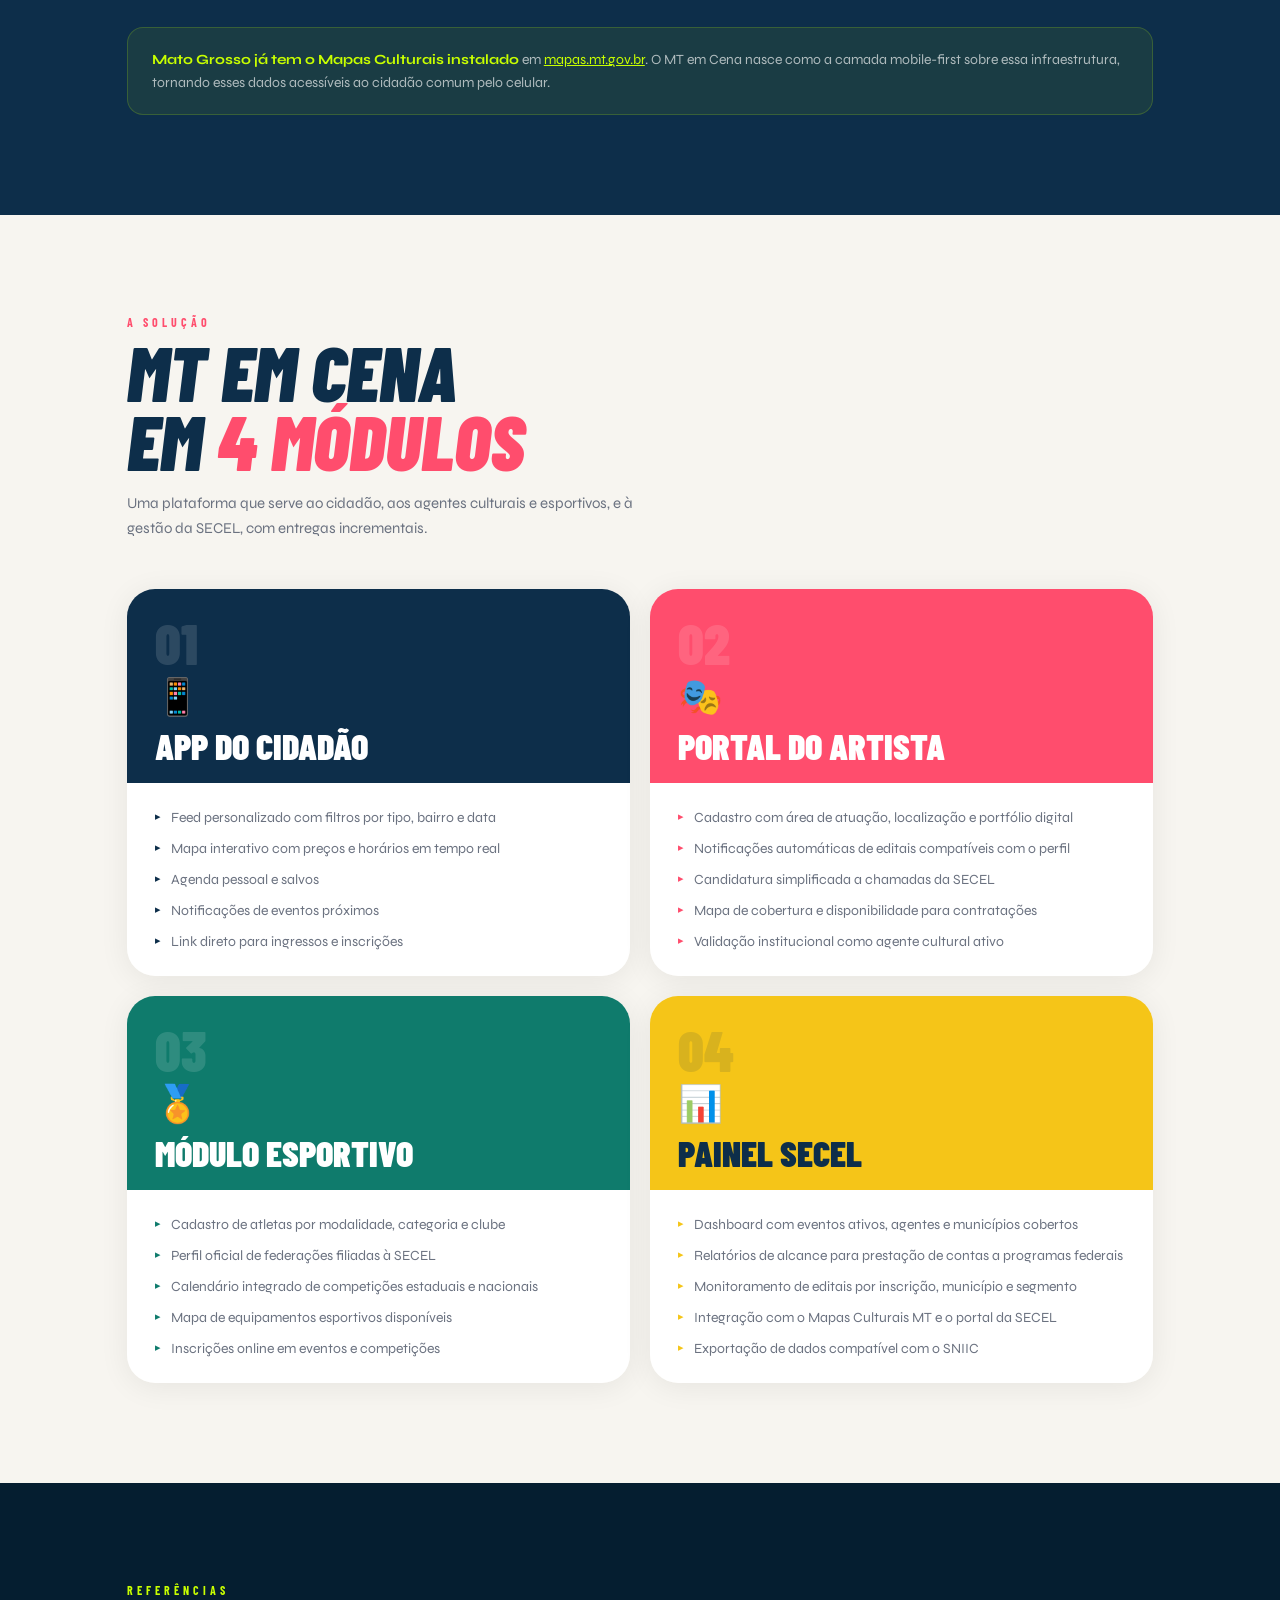
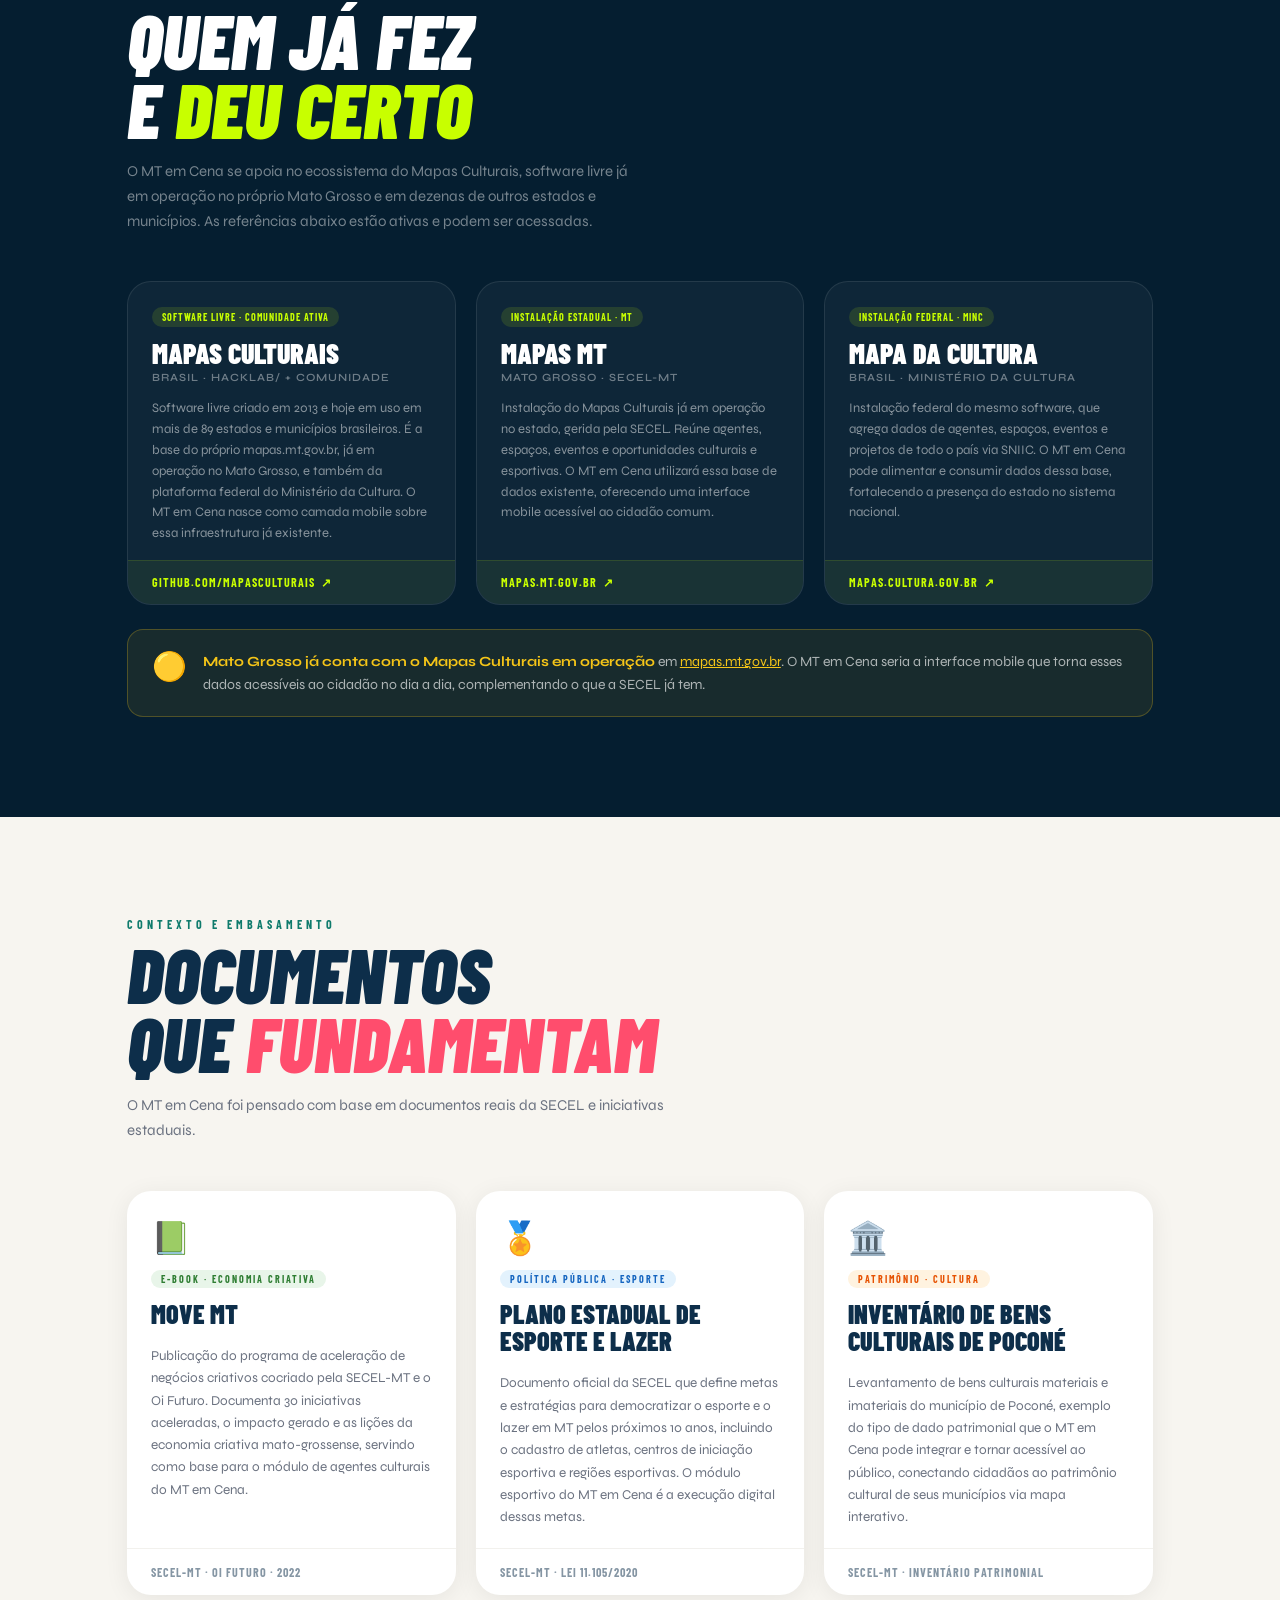
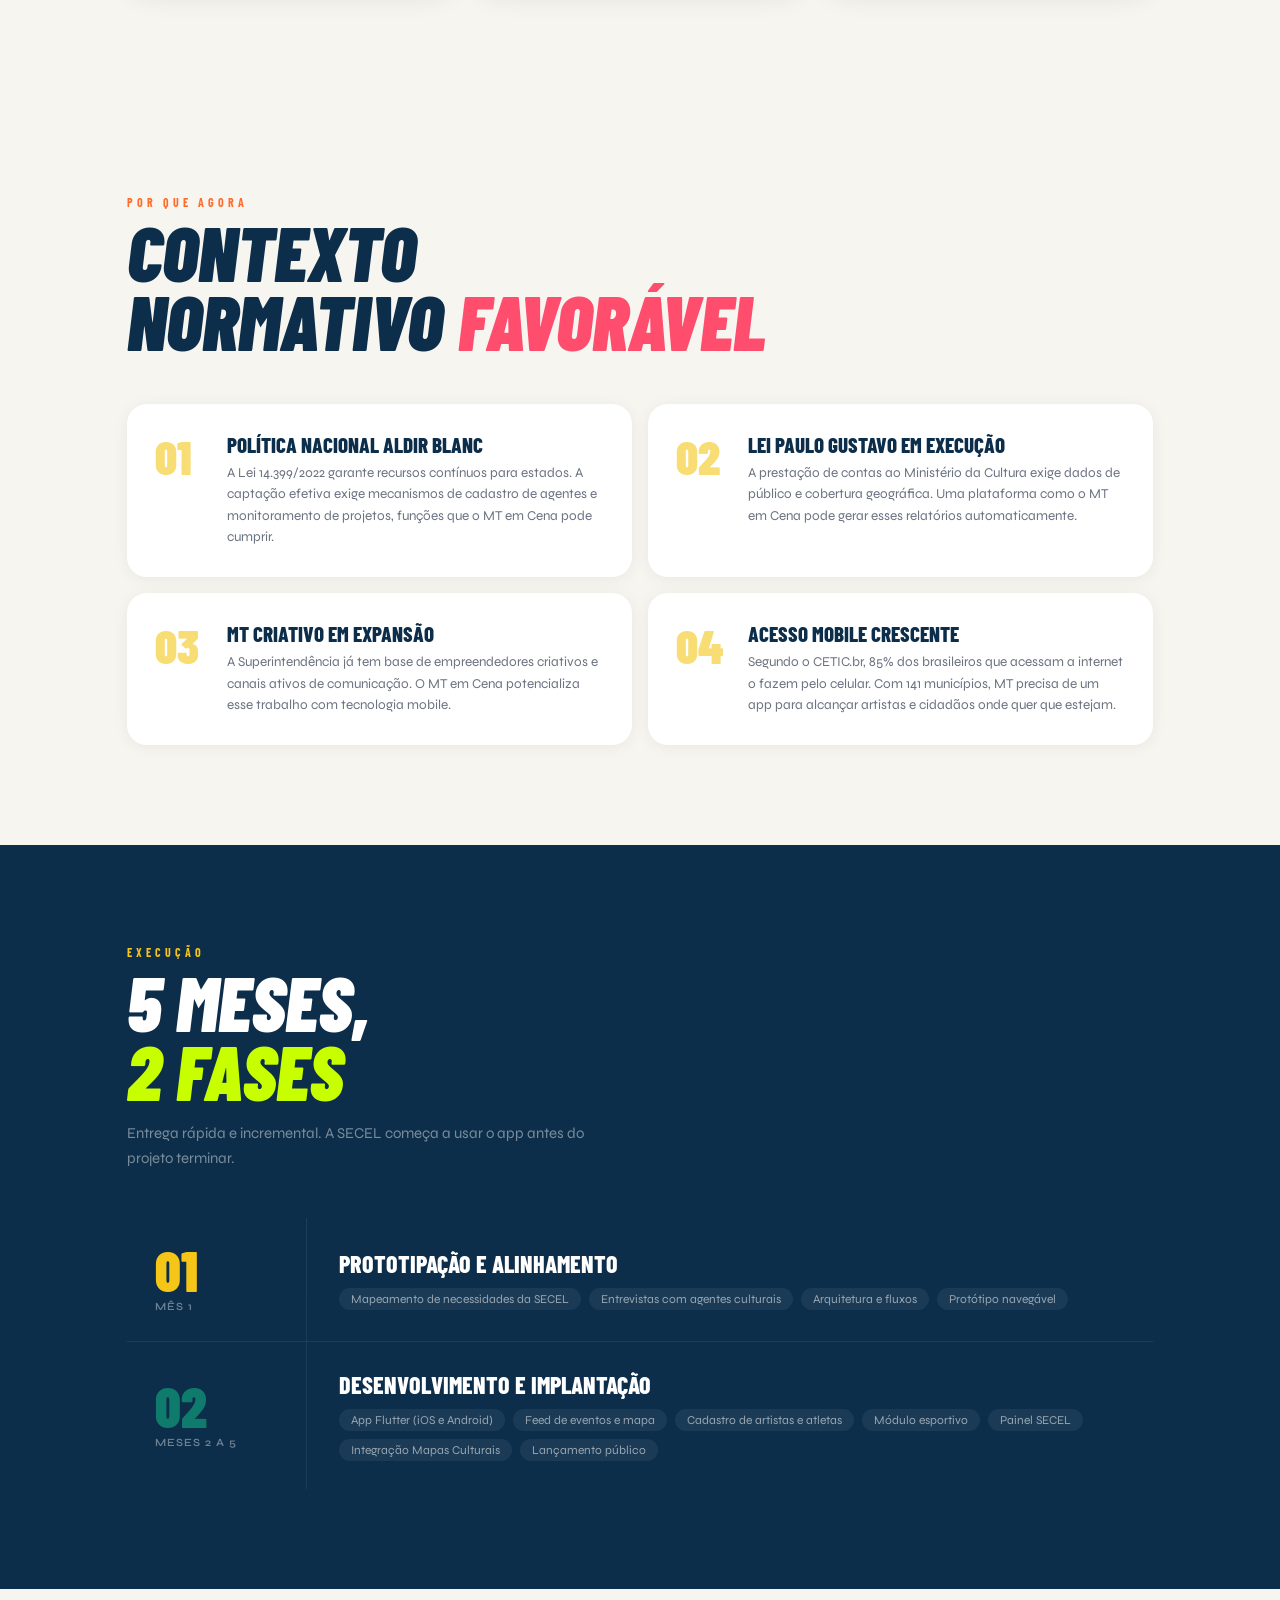
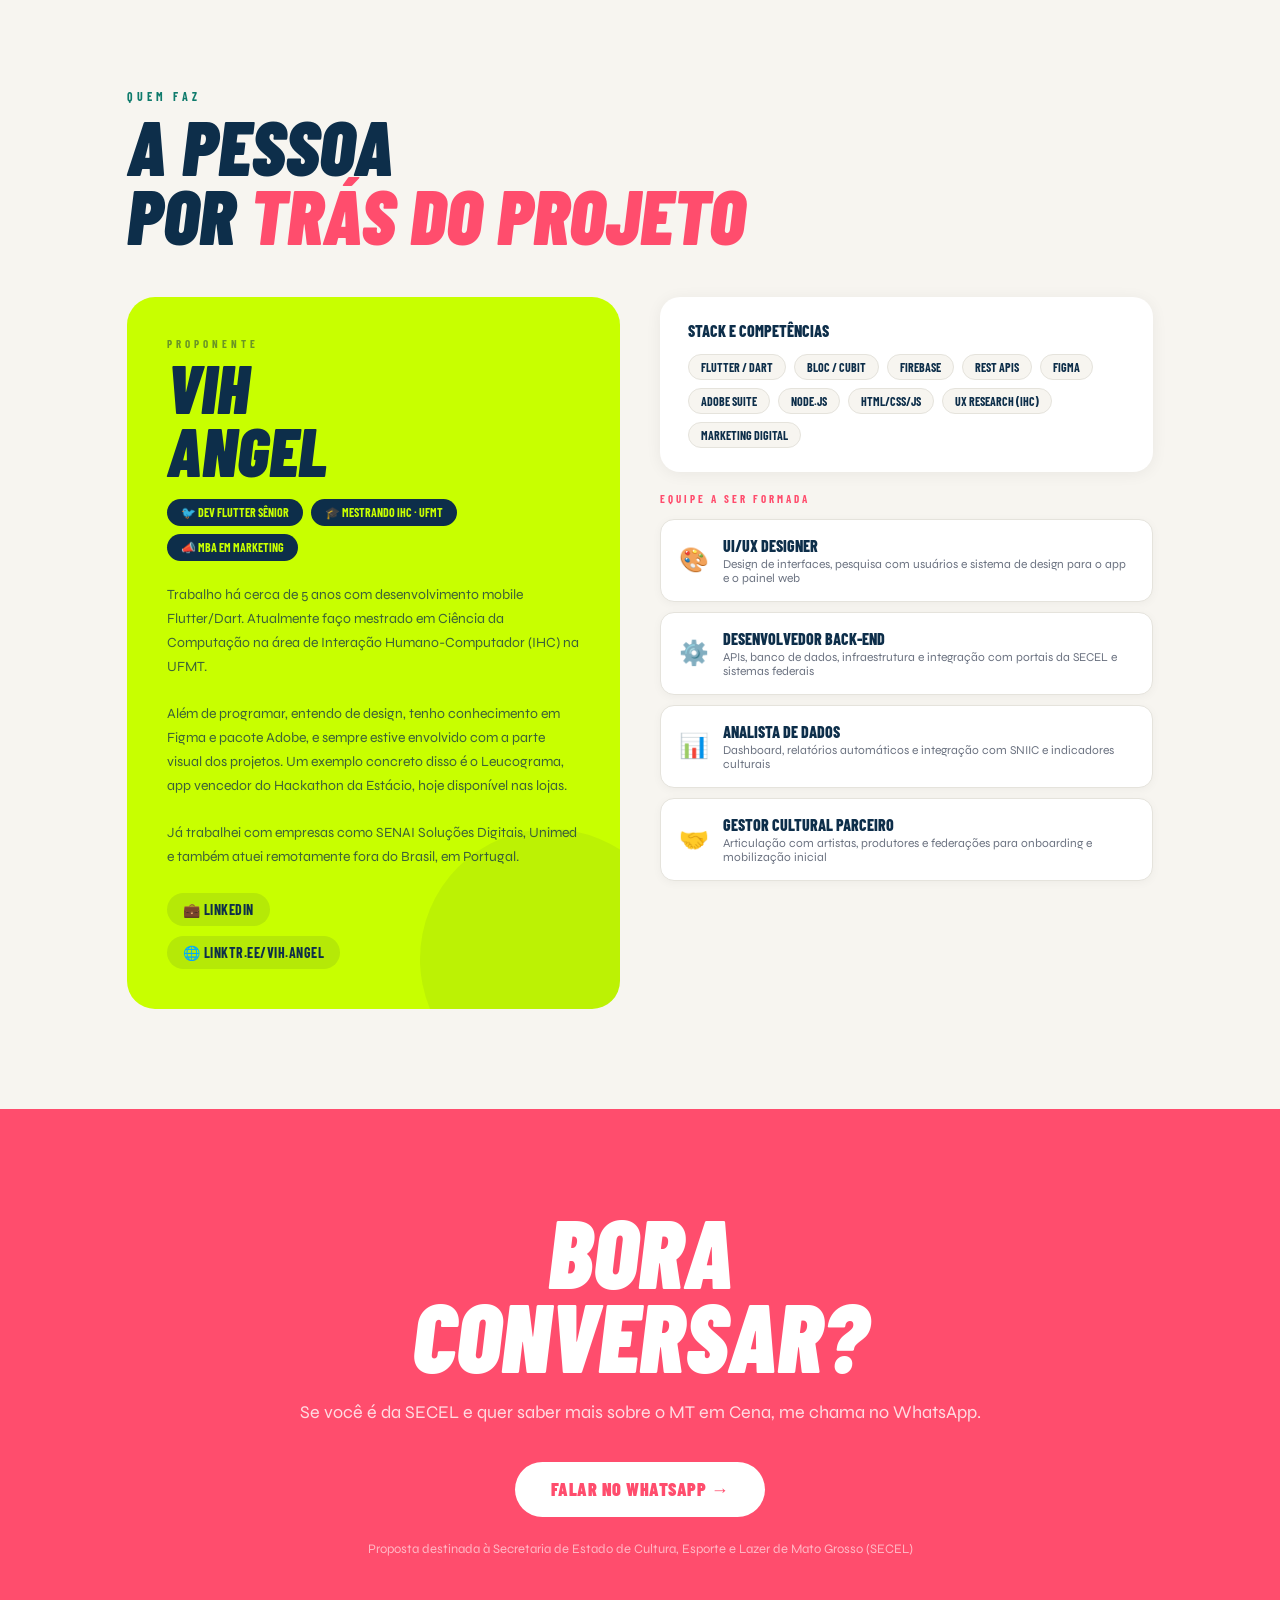
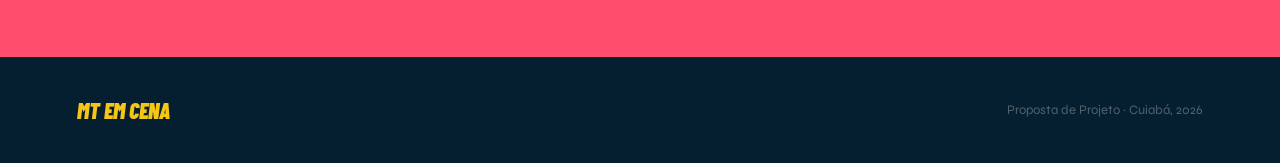
==== commit 69d1226a: "Corrected 'Mestranda' to 'Mestrando' in index.html" ====
--- a/index.html
+++ b/index.html
@@ -1900,7 +1900,7 @@
                     <div class="p-name">Vih<br>Angel</div>
                     <div class="p-chips">
                         <span class="p-chip">🐦 Dev Flutter Sênior</span>
-                        <span class="p-chip">🎓 Mestranda IHC · UFMT</span>
+                        <span class="p-chip">🎓 Mestrando IHC · UFMT</span>
                         <span class="p-chip">📣 MBA em Marketing</span>
                     </div>
                     <div class="p-bio">
@@ -1908,7 +1908,7 @@
                         Ciência da Computação na área de Interação Humano-Computador (IHC) na UFMT.
                         <br><br>
                         Além de programar, entendo de design, tenho conhecimento em Figma e pacote Adobe, e sempre
-                        estive envolvida com a parte visual dos projetos. Um exemplo concreto disso é o Leucograma, app
+                        estive envolvido com a parte visual dos projetos. Um exemplo concreto disso é o Leucograma, app
                         vencedor do Hackathon da Estácio, hoje disponível nas lojas.
                         <br><br>
                         Já trabalhei com empresas como SENAI Soluções Digitais, Unimed e também atuei remotamente fora
@@ -2022,4 +2022,4 @@
     </script>
 </body>
 
-</html>+</html>
